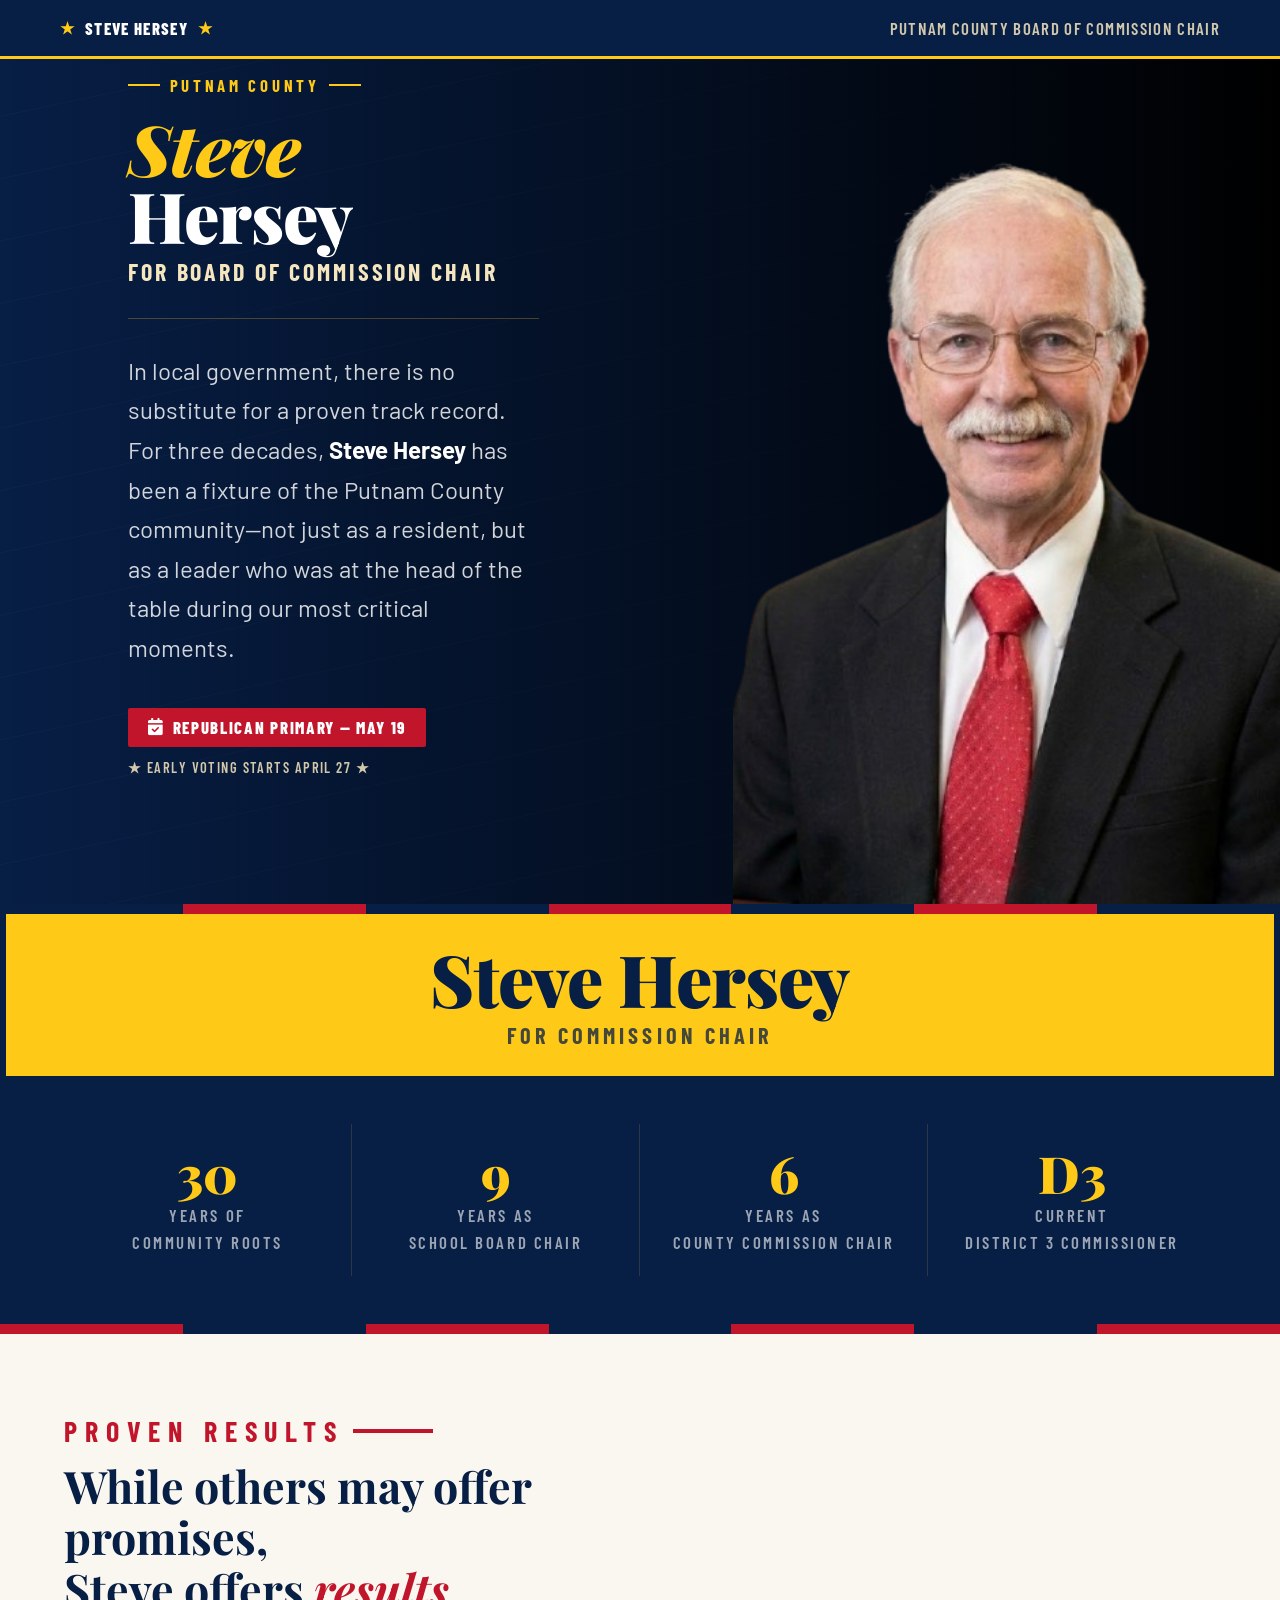
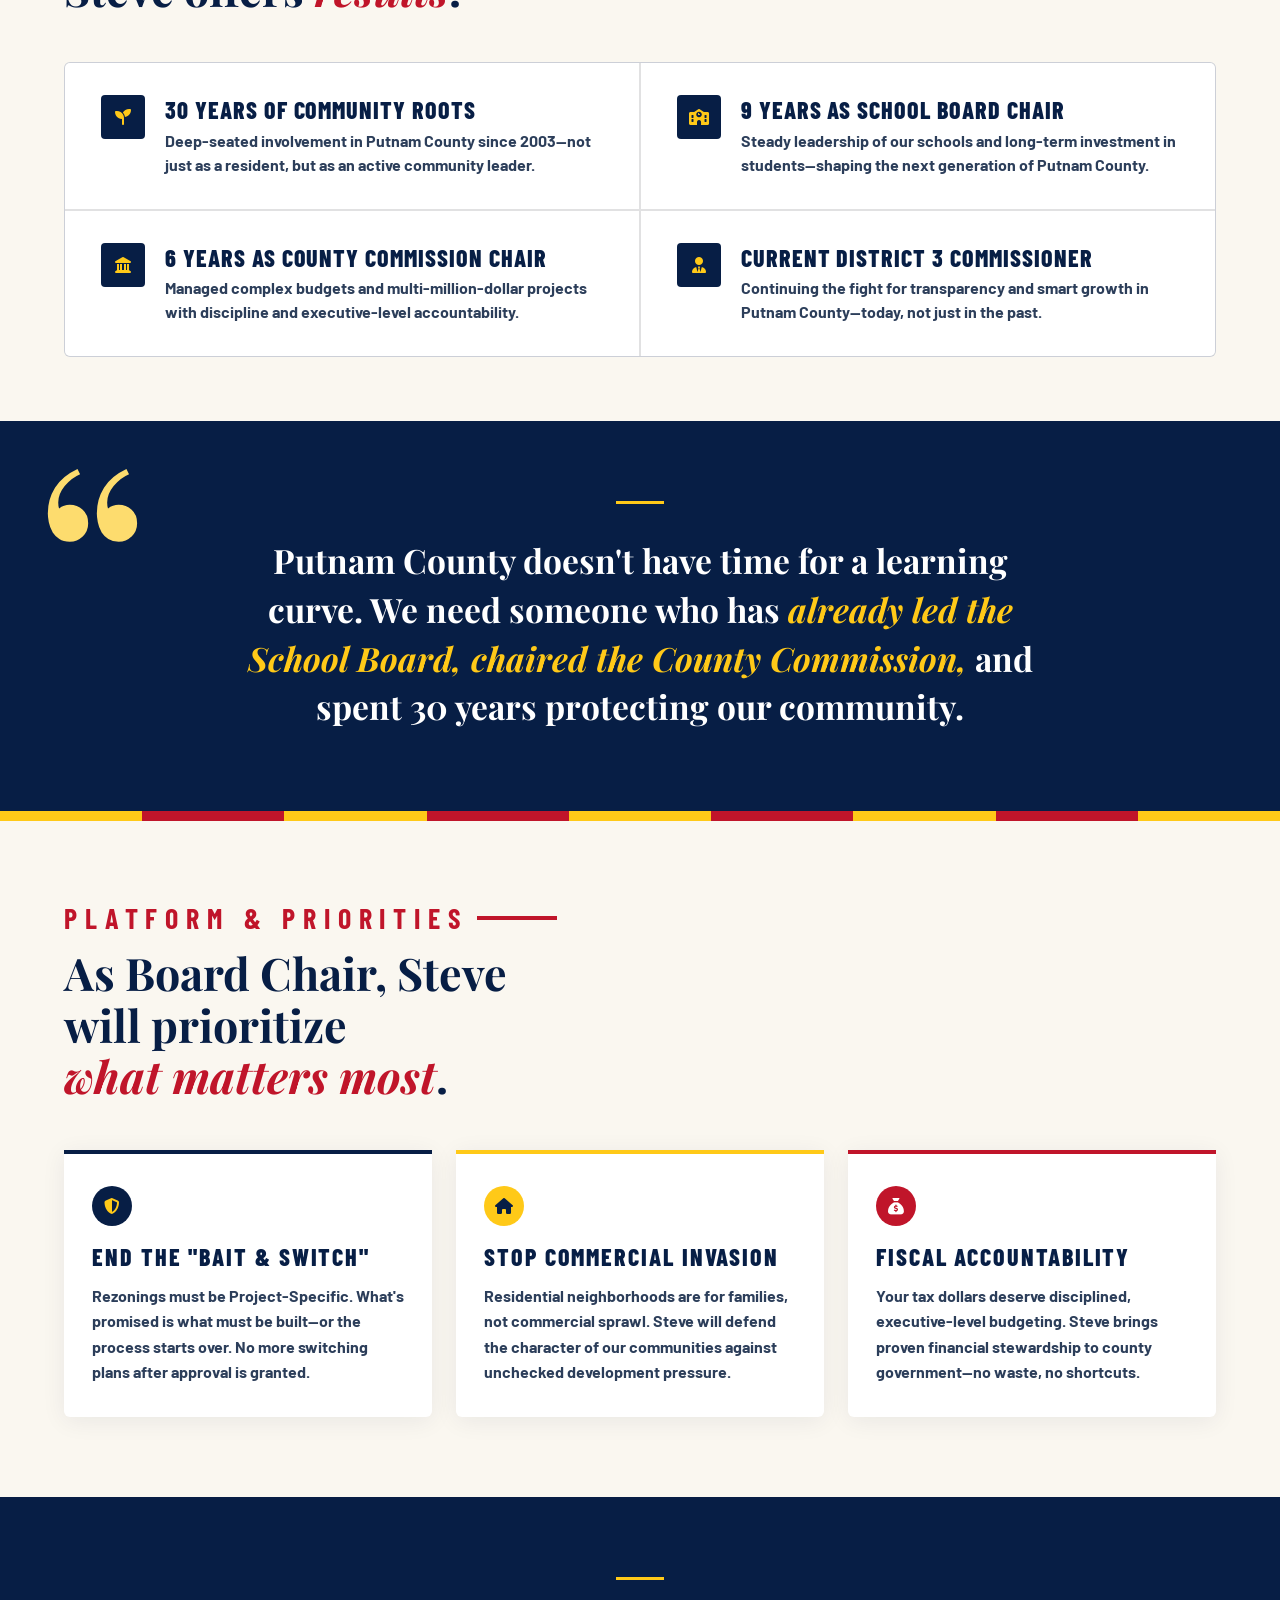
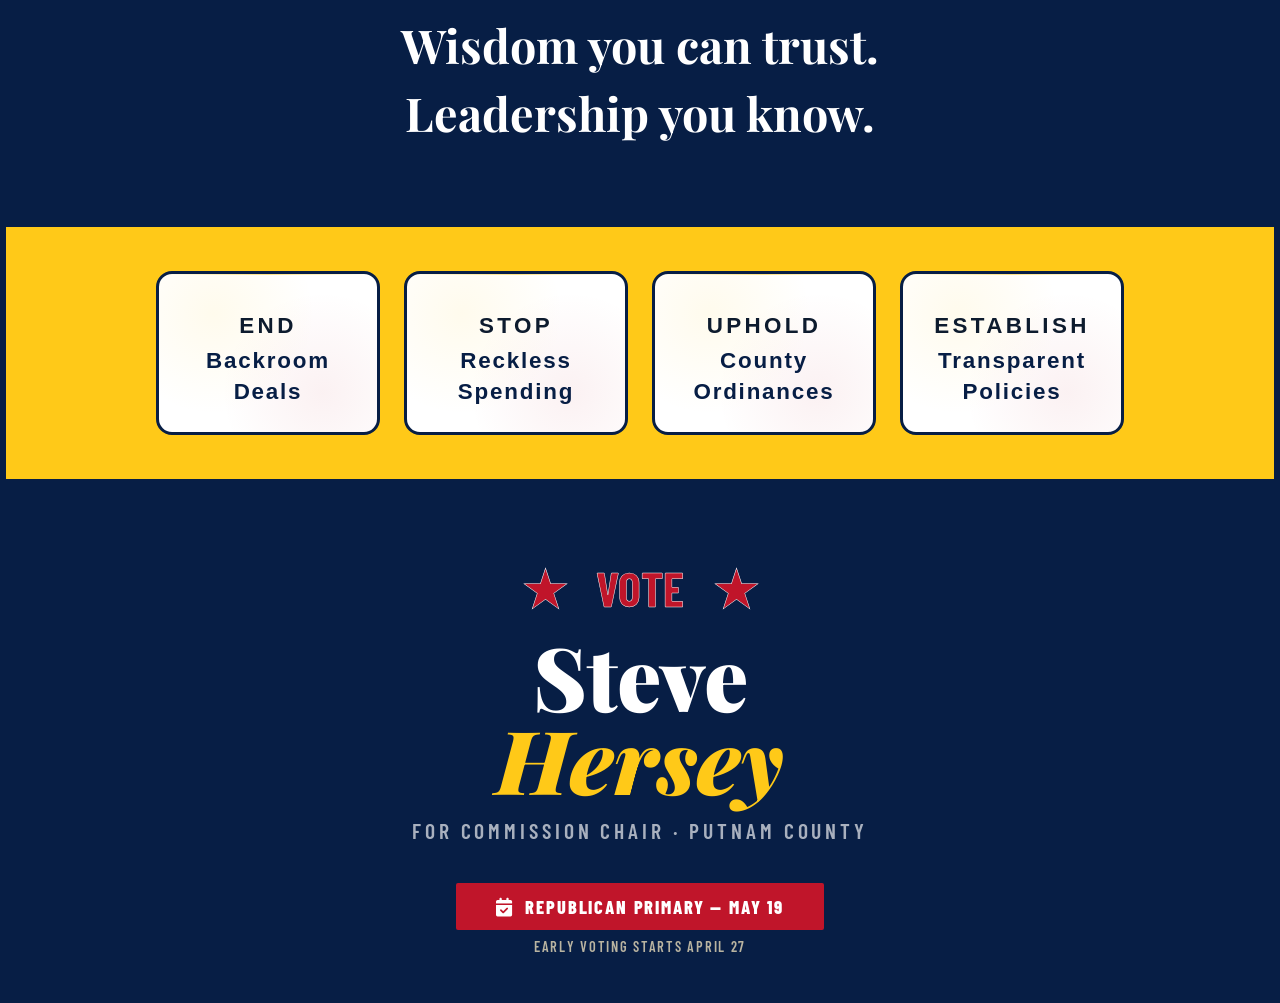
==== index.html @ 55645c64 "replaced chairman" ====
<!doctype html>
<html lang="en">
	<head>
		<meta charset="UTF-8" />
		<meta name="viewport" content="width=device-width, initial-scale=1.0" />
		<title>Steve Hersey for Commission Chair</title>
		<link rel="canonical" href="https://www.votestevehersey.com/" />
		<link rel="icon" type="image/png" href="images/yard-sign.ico" />
		<link
			href="https://fonts.googleapis.com/css2?family=Playfair+Display:ital,wght@0,700;0,900;1,700&family=Barlow+Condensed:wght@400;600;700;800&family=Barlow:wght@400;500;600&display=swap"
			rel="stylesheet"
		/>
		<link href="https://cdnjs.cloudflare.com/ajax/libs/font-awesome/6.5.0/css/all.min.css" rel="stylesheet" />
		<link href="css/style.css" rel="stylesheet" />
	</head>
	<body>
		<!-- ─── NAV ─────────────────────────────────────────── -->
		<nav class="v2-nav">
			<div class="v2-nav__inner">
				<div class="v2-nav__logo">
					<span class="v2-nav__star">★</span>
					Steve Hersey
					<span class="v2-nav__star">★</span>
				</div>
				<div class="v2-nav__tagline">Putnam County Board of Commission Chair</div>
			</div>
		</nav>

		<!-- ─── HERO ─────────────────────────────────────────── -->
		<header class="v2-hero">
			<div class="v2-hero__bg-stripes"></div>
			<div class="v2-hero__grid">
				<div class="v2-hero__content">
					<div class="v2-hero__eyebrow">Putnam County</div>
					<h1 class="v2-hero__name">
						<em>Steve</em>
						Hersey
					</h1>
					<p class="v2-hero__title">For Board of Commission Chair</p>

					<p class="v2-hero__body">
						In local government, there is no substitute for a proven track record. For three decades,
						<strong>Steve Hersey</strong> has been a fixture of the Putnam County community—not just as a resident, but as a
						leader who was at the head of the table during our most critical moments.
					</p>

					<div class="v2-hero__cta-block">
						<div class="v2-hero__primary-date">
							<i class="fa-solid fa-calendar-check"></i>
							Republican Primary — May 19
						</div>
						<span class="v2-hero__early-vote">★ Early Voting Starts April 27 ★</span>
					</div>
				</div>

				<div class="v2-hero__photo float-end">
					<img src="./images/hersey.png" alt="Steve Hersey" />
				</div>
			</div>
		</header>

		<!-- ─── COLOR STRIPE ─────────────────────────────────── -->
		<div class="v2-stripe" aria-hidden="true">
			<span class="s-navy"></span>
			<span class="s-red"></span>
			<span class="s-navy"></span>
			<span class="s-red"></span>
			<span class="s-navy"></span>
			<span class="s-red"></span>
			<span class="s-navy"></span>
		</div>

		<!-- ─── NAME BANNER ───────────────────────────────────── -->
		<section class="v2-banner">
			<div class="v2-banner__inner">
				<h2 class="v2-banner__name">Steve Hersey</h2>
				<span class="v2-banner__office">for Commission Chair</span>
			</div>
		</section>

		<!-- ─── STATS STRIP ───────────────────────────────────── -->
		<section class="v2-stats stars-bg">
			<div class="container">
				<div class="v2-stats__grid">
					<div class="v2-stat">
						<span class="v2-stat__number">30</span>
						<span class="v2-stat__label">Years of</span><span class="v2-stat__label">Community Roots</span>
					</div>
					<div class="v2-stat">
						<span class="v2-stat__number">9</span>
						<span class="v2-stat__label">Years as</span>
						<span class="v2-stat__label">School Board Chair</span>
					</div>
					<div class="v2-stat">
						<span class="v2-stat__number">6</span>
						<span class="v2-stat__label">Years as</span>
						<span class="v2-stat__label">County Commission Chair</span>
					</div>
					<div class="v2-stat">
						<span class="v2-stat__number">D3</span>
						<span class="v2-stat__label">Current</span>
						<span class="v2-stat__label">District 3 Commissioner</span>
					</div>
				</div>
			</div>
		</section>

		<!-- ─── COLOR STRIPE ─────────────────────────────────── -->
		<div class="v2-stripe" aria-hidden="true">
			<span class="s-red"></span>
			<span class="s-navy"></span>
			<span class="s-red"></span>
			<span class="s-navy"></span>
			<span class="s-red"></span>
			<span class="s-navy"></span>
			<span class="s-red"></span>
		</div>

		<!-- ─── TRACK RECORD ──────────────────────────────────── -->
		<section class="v2-track">
			<div class="container">
				<div class="v2-section-label">Proven Results</div>
				<h2 class="v2-section-heading">
					While others may offer promises,<br />
					Steve offers <em>results</em>.
				</h2>

				<div class="v2-track__list">
					<div class="v2-track__item">
						<div class="v2-track__icon">
							<i class="fa-solid fa-seedling"></i>
						</div>
						<div class="v2-track__text">
							<strong>30 Years of Community Roots</strong>
							<span
								>Deep-seated involvement in Putnam County since 2003—not just as a resident, but as an active community
								leader.</span
							>
						</div>
					</div>

					<div class="v2-track__item">
						<div class="v2-track__icon">
							<i class="fa-solid fa-school"></i>
						</div>
						<div class="v2-track__text">
							<strong>9 Years as School Board Chair</strong>
							<span
								>Steady leadership of our schools and long-term investment in students—shaping the next generation of Putnam
								County.</span
							>
						</div>
					</div>

					<div class="v2-track__item">
						<div class="v2-track__icon">
							<i class="fa-solid fa-landmark"></i>
						</div>
						<div class="v2-track__text">
							<strong>6 Years as County Commission Chair</strong>
							<span
								>Managed complex budgets and multi-million-dollar projects with discipline and executive-level
								accountability.</span
							>
						</div>
					</div>

					<div class="v2-track__item">
						<div class="v2-track__icon">
							<i class="fa-solid fa-user-tie"></i>
						</div>
						<div class="v2-track__text">
							<strong>Current District 3 Commissioner</strong>
							<span
								>Continuing the fight for transparency and smart growth in Putnam County—today, not just in the past.</span
							>
						</div>
					</div>
				</div>
			</div>
		</section>

		<!-- ─── PULLQUOTE BAND ────────────────────────────────── -->
		<section class="v2-pullquote">
			<div class="v2-pullquote__inner">
				<div class="v2-pullquote__rule"></div>
				<p class="v2-pullquote__text">
					Putnam County doesn't have time for a learning curve. We need someone who has
					<em>already led the School Board, chaired the County Commission,</em> and spent 30 years protecting our community.
				</p>
			</div>
		</section>

		<!-- ─── COLOR STRIPE ─────────────────────────────────── -->
		<div class="v2-stripe" aria-hidden="true">
			<span class="s-gold"></span>
			<span class="s-red"></span>
			<span class="s-gold"></span>
			<span class="s-red"></span>
			<span class="s-gold"></span>
			<span class="s-red"></span>
			<span class="s-gold"></span>
			<span class="s-red"></span>
			<span class="s-gold"></span>
		</div>

		<!-- ─── PRIORITIES ────────────────────────────────────── -->
		<section class="v2-priorities">
			<div class="container">
				<div class="v2-section-label">Platform &amp; Priorities</div>
				<h2 class="v2-section-heading">
					As Board Chair, Steve will prioritize<br />
					<em>what matters most</em>.
				</h2>

				<div class="v2-priorities__grid">
					<div class="v2-priority-card">
						<div class="v2-priority-card__icon">
							<i class="fa-solid fa-shield-halved"></i>
						</div>
						<h3 class="v2-priority-card__title">End the "Bait &amp; Switch"</h3>
						<p class="v2-priority-card__body">
							Rezonings must be <strong>Project-Specific.</strong> What's promised is what must be built—or the process starts
							over. No more switching plans after approval is granted.
						</p>
					</div>

					<div class="v2-priority-card">
						<div class="v2-priority-card__icon">
							<i class="fa-solid fa-house"></i>
						</div>
						<h3 class="v2-priority-card__title">Stop Commercial Invasion</h3>
						<p class="v2-priority-card__body">
							Residential neighborhoods are for families, not commercial sprawl. Steve will defend the character of our
							communities against unchecked development pressure.
						</p>
					</div>

					<div class="v2-priority-card">
						<div class="v2-priority-card__icon">
							<i class="fa-solid fa-sack-dollar"></i>
						</div>
						<h3 class="v2-priority-card__title">Fiscal Accountability</h3>
						<p class="v2-priority-card__body">
							Your tax dollars deserve disciplined, executive-level budgeting. Steve brings proven financial stewardship to
							county government—no waste, no shortcuts.
						</p>
					</div>
				</div>
			</div>
		</section>

		<section class="v2-pullquote hide-quote">
			<div class="v2-pullquote__inner">
				<div class="v2-pullquote__rule"></div>
				<p class="v2-pullquote__text" style="font-size: 35pt !important">
					Wisdom you can trust. <br />
					Leadership you know.
				</p>
			</div>
		</section>

		<section class="v2-banner">
			<div class="container">
				<div class="v2-poster-row__inner">
					<div class="v2-poster-card v2-poster-card--end">
						<span class="v2-poster-card__badge">END</span>
						<span class="v2-poster-card__text">Backroom</span>
						<span class="v2-poster-card__text">Deals</span>
					</div>

					<div class="v2-poster-card v2-poster-card--stop">
						<span class="v2-poster-card__badge">STOP</span>
						<span class="v2-poster-card__text">Reckless</span>
						<span class="v2-poster-card__text">Spending</span>
					</div>

					<div class="v2-poster-card v2-poster-card--uphold">
						<span class="v2-poster-card__badge">UPHOLD</span>
						<span class="v2-poster-card__text">County</span>
						<span class="v2-poster-card__text">Ordinances</span>
					</div>

					<div class="v2-poster-card v2-poster-card--establish">
						<span class="v2-poster-card__badge">ESTABLISH</span>
						<span class="v2-poster-card__text">Transparent</span>
						<span class="v2-poster-card__text">Policies</span>
					</div>
				</div>
			</div>
		</section>

		<!-- ─── FOOTER ────────────────────────────────────────── -->
		<footer class="v2-footer">
			<div class="v2-footer__inner">
				<div class="container">
					<div class="v2-footer__cta">
						<div class="v2-footer__vote-label">★ &nbsp; Vote &nbsp; ★</div>
						<h2 class="v2-footer__name">
							Steve<br />
							<em>Hersey</em>
						</h2>
						<p class="v2-footer__office">For Commission Chair · Putnam County</p>
						<div class="v2-footer__dates">
							<span class="v2-footer__primary">
								<i class="fa-solid fa-calendar-check"></i>&nbsp; Republican Primary — May 19
							</span>
							<span class="v2-footer__early">Early Voting Starts April 27</span>
						</div>
					</div>
				</div>
			</div>
		</footer>
	</body>
</html>
---- css/style.css ----
@import url("https://fonts.googleapis.com/css2?family=Playfair+Display:ital,wght@0,700;0,900;1,700&family=Barlow+Condensed:wght@400;600;700;800&family=Barlow:wght@400;500;600&display=swap");

/* ─── TOKENS ─────────────────────────────────────────── */
:root {
	--navy: #071e45;
	--navy-mid: #0d2f6b;
	--navy-light: #163a80;
	--gold: #ffc918;
	--gold-bright: #ffc918;
	--gold-pale: #f5e6c0;
	--red: #c0152a;
	--red-dark: #8b0e1e;
	--cream: #faf7f0;
	--white: #ffffff;
	--text-dark: #0d1b2e;
	--text-mid: #2c3e5a;
}

/* ─── RESET / BASE ───────────────────────────────────── */
*,
*::before,
*::after {
	box-sizing: border-box;
	margin: 0;
	padding: 0;
}
html {
	scroll-behavior: smooth;
	font-size: 16px;
}

body {
	font-family: "Barlow", sans-serif;
	background: var(--cream);
	color: var(--text-dark);
	overflow-x: hidden;
}

header {
	margin-bottom: 0.5rem;
}

img {
	max-width: 100%;
	display: block;
}
a {
	text-decoration: none;
	color: inherit;
}

/* ─── UTILITY ────────────────────────────────────────── */
.container {
	width: 90%;
	max-width: 1200px;
	margin: 0 auto;
}

/* ─── NAV ────────────────────────────────────────────── */
.v2-nav {
	position: sticky;
	top: 0;
	z-index: 1000;
	background: var(--navy);
	border-bottom: 3px solid var(--gold);
}

.v2-nav__inner {
	display: flex;
	align-items: center;
	justify-content: space-between;
	height: 3.5rem;
	padding: 0 1.25rem;
	max-width: 1200px;
	margin: 0 auto;
}

.v2-nav__logo {
	font-family: "Barlow Condensed", sans-serif;
	font-weight: 800;
	font-size: 1.05rem;
	letter-spacing: 0.08em;
	text-transform: uppercase;
	color: var(--white);
	display: flex;
	align-items: center;
	gap: 0.6rem;
}

.v2-nav__star {
	color: var(--gold-bright);
	font-size: 1rem;
}

.v2-nav__tagline {
	font-family: "Barlow Condensed", sans-serif;
	font-size: 1.05rem;
	font-weight: 600;
	letter-spacing: 0.08em;
	text-transform: uppercase;
	color: var(--gold-pale);
	opacity: 0.85;
}

/* ─── HERO ───────────────────────────────────────────── */
.v2-hero {
	background: var(--navy);
	position: relative;
	overflow: hidden;
	max-height: 130vh;
	display: flex;
	align-items: stretch;
	margin-bottom: 0;
}

.v2-hero__bg-stripes {
	position: absolute;
	inset: 0;
	background: repeating-linear-gradient(
		-12deg,
		transparent,
		transparent 60px,
		rgba(255, 255, 255, 0.02) 60px,
		rgba(255, 255, 255, 0.02) 61px
	);
	pointer-events: none;
}

.v2-hero__grid {
	display: grid;
	grid-template-columns: 1fr 1.15fr;
	width: 100%;
	position: relative;
	z-index: 1;
	background: linear-gradient(to right, var(--navy) 0%, transparent 0%, #000 100%);
}

/* Left column - navy content */
.v2-hero__content {
	padding: 1rem 3.5rem 8rem 8rem;
	display: flex;
	flex-direction: column;
	justify-content: center;
	position: relative;
}

.v2-hero__eyebrow {
	font-family: "Barlow Condensed", sans-serif;
	font-size: 1.05rem;
	font-weight: 700;
	letter-spacing: 0.22em;
	text-transform: uppercase;
	color: var(--gold-bright);
	margin-bottom: 1.25rem;
	display: flex;
	align-items: center;
	gap: 0.6rem;
}

.v2-hero__eyebrow::before,
.v2-hero__eyebrow::after {
	content: "";
	display: block;
	width: 2rem;
	height: 2px;
	background: var(--gold);
}

.v2-hero__name {
	font-family: "Playfair Display", serif;
	font-weight: 900;
	font-size: clamp(3rem, 5.5vw, 5.5rem);
	line-height: 0.95;
	color: var(--white);
	letter-spacing: -0.01em;
	margin-bottom: 0.5rem;
}

.v2-hero__name em {
	color: var(--gold-bright);
	font-style: italic;
}

.v2-hero__title {
	font-family: "Barlow Condensed", sans-serif;
	font-weight: 700;
	font-size: clamp(1rem, 2vw, 1.5rem);
	letter-spacing: 0.12em;
	text-transform: uppercase;
	color: var(--gold-pale);
	margin-bottom: 2rem;
	padding-bottom: 2rem;
	border-bottom: 1px solid rgba(201, 151, 58, 0.35);
}

.v2-hero__body {
	font-size: 1.5rem;
	line-height: 1.65;
	color: rgba(255, 255, 255, 0.82);
	max-width: 480px;
}

.v2-hero__body strong {
	color: var(--white);
}

.v2-hero__cta-block {
	margin-top: 2.5rem;
	display: flex;
	flex-direction: column;
	gap: 0.75rem;
}

.v2-hero__primary-date {
	font-family: "Barlow Condensed", sans-serif;
	font-weight: 800;
	font-size: 1.05rem;
	letter-spacing: 0.1em;
	text-transform: uppercase;
	color: var(--white);
	background: var(--red);
	display: inline-flex;
	align-items: center;
	gap: 0.5rem;
	padding: 0.6rem 1.25rem;
	border-radius: 2px;
	width: fit-content;
}

.v2-hero__early-vote {
	font-family: "Barlow Condensed", sans-serif;
	font-size: 0.9rem;
	font-weight: 600;
	letter-spacing: 0.1em;
	text-transform: uppercase;
	color: var(--gold-pale);
	opacity: 0.85;
}

/* Right column - photo */
.v2-hero__photo {
	position: relative;
	justify-self: end;
	padding-top: 0;
}

.v2-hero__photo::before {
	content: "";
	position: absolute;
	inset: 0;
	z-index: 1;
}

.v2-hero__photo img {
	width: auto;
	min-height: 120vh;
	max-height: 120vh;
	object-fit: contain;
	object-position: center top;
}

/* Gold bar accent on photo */
.v2-hero__photo-bar {
	position: absolute;
	bottom: 120px;
	left: 0;
	right: 0;
	height: 4px;
	background: linear-gradient(90deg, transparent, var(--gold), var(--gold-bright), transparent);
	z-index: 3;
}

/* ─── STRIPE BAR ─────────────────────────────────────── */
.v2-stripe {
	display: flex;
	height: 10px;
}

.v2-stripe span {
	flex: 1;
}

.v2-stripe .s-navy {
	background: var(--navy);
}
.v2-stripe .s-gold {
	background: var(--gold);
}
.v2-stripe .s-red {
	background: var(--red);
}
.v2-stripe .s-white {
	background: var(--white);
}

/* ─── NAME BANNER ────────────────────────────────────── */
.v2-banner {
	background: var(--gold);
	padding: 1.75rem 0;
	overflow: hidden;
	position: relative;
}

.v2-banner::before,
.v2-banner::after {
	content: "";
	position: absolute;
	top: 0;
	bottom: 0;
	width: 6px;
	background: var(--navy);
}
.v2-banner::before {
	left: 0;
}
.v2-banner::after {
	right: 0;
}

.v2-banner__inner {
	display: flex;
	justify-content: center;
	flex-wrap: wrap;
	gap: 0.5rem 1.5rem;
	text-align: center;
	padding: 0 2rem;
	flex-direction: column;
	align-items: center;
}

.v2-banner__name {
	font-family: "Playfair Display", serif;
	font-weight: 900;
	font-size: clamp(2rem, 6vw, 4.5rem);
	color: var(--navy);
	line-height: 1;
	letter-spacing: -0.01em;
}

.v2-banner__office {
	font-family: "Barlow Condensed", sans-serif;
	font-weight: 700;
	font-size: clamp(0.9rem, 2.5vw, 1.4rem);
	letter-spacing: 0.18em;
	text-transform: uppercase;
	color: var(--navy);
	opacity: 0.75;
	align-self: center;
}

/* ─── STATS STRIP ────────────────────────────────────── */
.v2-stats {
	background: var(--navy);
	padding: 3rem 0;
}

.v2-stats__grid {
	display: grid;
	grid-template-columns: repeat(4, 1fr);
	gap: 0;
}

.v2-stat {
	padding: 1.5rem 2rem;
	text-align: center;
	border-right: 1px solid rgba(201, 151, 58, 0.2);
	position: relative;
}

.v2-stat:last-child {
	border-right: none;
}

.v2-stat__number {
	font-family: "Playfair Display", serif;
	font-weight: 900;
	font-size: clamp(2.5rem, 4vw, 3.75rem);
	color: var(--gold-bright);
	line-height: 1;
	display: block;
}

.v2-stat__label {
	font-family: "Barlow Condensed", sans-serif;
	font-weight: 600;
	font-size: 1.05rem;
	letter-spacing: 0.15em;
	text-transform: uppercase;
	color: rgba(255, 255, 255, 0.6);
	margin-top: 0.4rem;
	display: block;
}

/* ─── TRACK RECORD SECTION ───────────────────────────── */
.v2-track {
	background: var(--cream);
	padding: 5rem 0 4rem;
}

.v2-section-label {
	font-family: "Barlow Condensed", sans-serif;
	font-weight: 700;
	font-size: 1.75rem;
	letter-spacing: 0.28em;
	text-transform: uppercase;
	color: var(--red);
	margin-bottom: 0.75rem;
	display: flex;
	align-items: center;
	gap: 0.6rem;
}

.v2-section-label::after {
	content: "";
	flex: 1;
	height: 4px;
	background: var(--red);
	max-width: 80px;
}

.v2-section-heading {
	font-family: "Playfair Display", serif;
	font-weight: 700;
	font-size: clamp(1.8rem, 3.5vw, 3rem);
	color: var(--navy);
	line-height: 1.15;
	margin-bottom: 3rem;
	max-width: 500px;
}

.v2-section-heading em {
	color: var(--red);
	font-style: italic;
}

.v2-track__list {
	display: grid;
	grid-template-columns: repeat(2, 1fr);
	gap: 1.5px;
	background: rgba(11, 47, 107, 0.1);
	border: 1.5px solid rgba(11, 47, 107, 0.1);
	border-radius: 6px;
	overflow: hidden;
}

.v2-track__item {
	background: var(--white);
	padding: 2rem 2.25rem;
	display: flex;
	gap: 1.25rem;
	align-items: flex-start;
	transition: background 0.2s ease;
}

.v2-track__item:hover {
	background: #f0f4ff;
}

.v2-track__icon {
	flex-shrink: 0;
	width: 2.75rem;
	height: 2.75rem;
	background: var(--navy);
	border-radius: 4px;
	display: flex;
	align-items: center;
	justify-content: center;
	color: var(--gold-bright);
	font-size: 1rem;
}

.v2-track__text strong {
	display: block;
	font-family: "Barlow Condensed", sans-serif;
	font-weight: 800;
	font-size: 1.5rem;
	letter-spacing: 0.04em;
	text-transform: uppercase;
	color: var(--navy);
	margin-bottom: 0.3rem;
}

.v2-track__text span {
	font-size: 1rem;
	line-height: 1.5;
	font-weight: bold;
	color: var(--text-mid);
}

/* ─── PULLQUOTE BAND ─────────────────────────────────── */
.v2-pullquote {
	background: var(--navy);
	position: relative;
	overflow: hidden;
	padding: 5rem 0;
}

.v2-pullquote:not(.hide-quote)::before {
	content: "\201C";
	position: absolute;
	top: -0.5rem;
	left: 2rem;
	font-family: "Playfair Display", serif;
	font-size: 18rem;
	line-height: 1;
	color: #fddc6e;
	pointer-events: none;
	user-select: none;
}

.v2-pullquote__inner {
	max-width: 860px;
	margin: 0 auto;
	padding: 0 2rem;
	text-align: center;
	position: relative;
	z-index: 1;
}

.v2-pullquote__rule {
	width: 3rem;
	height: 3px;
	background: var(--gold);
	margin: 0 auto 2rem;
}

.v2-pullquote__text {
	font-family: "Playfair Display", serif;
	font-weight: 700;
	font-size: clamp(1.25rem, 2.8vw, 2.1rem);
	line-height: 1.45;
	color: var(--white);
}

.v2-pullquote__text em {
	color: var(--gold-bright);
	font-style: italic;
}

/* ─── PRIORITIES SECTION ─────────────────────────────── */
.v2-priorities {
	background: var(--cream);
	padding: 5rem 0;
}

.v2-priorities__grid {
	display: grid;
	grid-template-columns: repeat(3, 1fr);
	gap: 1.5rem;
}

.v2-priority-card {
	background: var(--white);
	border-top: 4px solid var(--navy);
	padding: 2rem 1.75rem;
	border-radius: 0 0 6px 6px;
	box-shadow: 0 4px 24px rgba(7, 30, 69, 0.07);
	transition:
		transform 0.2s ease,
		box-shadow 0.2s ease;
}

.v2-priority-card:hover {
	transform: translateY(-4px);
	box-shadow: 0 12px 40px rgba(7, 30, 69, 0.13);
}

.v2-priority-card:nth-child(2) {
	border-top-color: var(--gold);
}

.v2-priority-card:nth-child(3) {
	border-top-color: var(--red);
}

.v2-priority-card__icon {
	width: 2.5rem;
	height: 2.5rem;
	border-radius: 50%;
	display: flex;
	align-items: center;
	justify-content: center;
	font-size: 1rem;
	margin-bottom: 1rem;
	background: var(--navy);
	color: var(--gold-bright);
}

.v2-priority-card:nth-child(2) .v2-priority-card__icon {
	background: var(--gold);
	color: var(--navy);
}

.v2-priority-card:nth-child(3) .v2-priority-card__icon {
	background: var(--red);
	color: var(--white);
}

.v2-priority-card__title {
	font-family: "Barlow Condensed", sans-serif;
	font-weight: 800;
	font-size: 1.5rem;
	letter-spacing: 0.08em;
	text-transform: uppercase;
	color: var(--navy);
	margin-bottom: 0.75rem;
}

.v2-priority-card__body {
	font-size: 1rem;
	line-height: 1.6;
	font-weight: bold;
	color: var(--text-mid);
}

/* ─── FOOTER ─────────────────────────────────────────── */
.v2-footer {
	background: var(--navy);
	position: relative;
	overflow: hidden;
}

.v2-footer__inner {
	position: relative;
	z-index: 1;
	padding: 5rem 0 3rem;
}

.v2-footer__cta {
	text-align: center;
	max-width: 700px;
	margin: 0 auto;
}

.v2-footer__vote-label {
	font-family: "Barlow Condensed", sans-serif;
	font-weight: 700;
	font-size: 3rem;
	text-transform: uppercase;
	color: var(--red);
	-webkit-text-stroke: 0.5px white;
	margin-bottom: 1rem;
}

.v2-footer__name {
	font-family: "Playfair Display", serif;
	font-weight: 900;
	font-size: clamp(2.5rem, 7vw, 5.5rem);
	line-height: 0.95;
	color: var(--white);
	margin-bottom: 1rem;
}

.v2-footer__name em {
	display: block;
	color: var(--gold-bright);
	font-style: italic;
}

.v2-footer__office {
	font-family: "Barlow Condensed", sans-serif;
	font-weight: 600;
	font-size: clamp(1rem, 2.5vw, 1.35rem);
	letter-spacing: 0.18em;
	text-transform: uppercase;
	color: rgba(255, 255, 255, 0.65);
	margin-bottom: 2.5rem;
}

.v2-footer__dates {
	display: flex;
	flex-direction: column;
	align-items: center;
	gap: 0.5rem;
}

.v2-footer__primary {
	background: var(--red);
	color: var(--white);
	font-family: "Barlow Condensed", sans-serif;
	font-weight: 800;
	font-size: 1.15rem;
	letter-spacing: 0.1em;
	text-transform: uppercase;
	padding: 0.8rem 2.5rem;
	border-radius: 2px;
	display: inline-block;
}

.v2-footer__early {
	font-family: "Barlow Condensed", sans-serif;
	font-weight: 600;
	font-size: 0.9rem;
	letter-spacing: 0.12em;
	text-transform: uppercase;
	color: var(--gold-pale);
	opacity: 0.75;
}

.v2-footer__disclaimer {
	font-size: 0.75rem;
	color: rgba(255, 255, 255, 0.35);
	letter-spacing: 0.04em;
	font-family: "Barlow Condensed", sans-serif;
	font-weight: 600;
	text-transform: uppercase;
}

.content-card-square {
	border: 0.35rem solid var(--section-border-color) !important;
	border-radius: 1rem;
	background: #fff;
	width: 12rem;
	height: 12rem;
	margin-left: auto;
	margin-right: auto;
}

.content-card {
	background: #fff;
	border-radius: 1rem;
	border: 2px solid rgba(11, 47, 107, 0.12);
}

/* ─── POSTER ROW ─────────────────────────────────────── */
.v2-poster-row {
	padding: 4rem 0;
	background: linear-gradient(135deg, rgba(7, 30, 69, 0.03) 0%, transparent 50%);
}

.v2-poster-row__inner {
	display: flex;
	flex-wrap: nowrap;
	gap: 1.5rem;
	justify-content: center;
	align-items: stretch;
	padding: 1rem 0;
}

.v2-poster-row__inner::-webkit-scrollbar {
	display: none;
}

.v2-poster-card {
	flex: 0 0 14rem;
	background: var(--white);
	border: 3px solid var(--navy);
	border-radius: 1rem;
	position: relative;
	display: flex;
	flex-direction: column;
	justify-content: center;
	align-items: center;
	text-align: center;
	padding: 2rem 1rem 1.5rem;
	transition: all 0.3s cubic-bezier(0.25, 0.46, 0.45, 0.94);
	overflow: hidden;
	font-family: "Barlow Condensed", sans-serif;
}

.v2-poster-card::before {
	content: "";
	position: absolute;
	top: 0;
	left: 0;
	right: 0;
	height: 1px;
	background: linear-gradient(90deg, transparent, var(--gold), transparent);
	opacity: 0.5;
}

.v2-poster-card::after {
	content: "";
	position: absolute;
	inset: 0;
	background-image:
		radial-gradient(circle at 25% 25%, rgba(255, 201, 24, 0.08) 0%, transparent 50%),
		radial-gradient(circle at 75% 75%, rgba(192, 21, 42, 0.06) 0%, transparent 50%);
	pointer-events: none;
}

.v2-poster-card:hover {
	transform: translateY(-12px) scale(1.02);
	border: 3px solid var(--navy);
}

/* RIBBONS */
.v2-poster-card__ribbon {
	position: absolute;
	top: -1.5rem;
	left: 50%;
	transform: translateX(-50%) rotate(-3deg);
	width: 8rem;
	height: 2.5rem;
	border-radius: 0 0 1rem 1rem;
	z-index: 2;
	box-shadow: 0 4px 12px rgba(0, 0, 0, 0.15);
}

.v2-poster-card__ribbon--red {
	background: linear-gradient(135deg, var(--red) 0%, var(--red-dark) 100%);
}

.v2-poster-card__ribbon--navy {
	background: linear-gradient(135deg, var(--navy) 0%, var(--navy-mid) 100%);
}

.v2-poster-card__ribbon--gold {
	background: linear-gradient(135deg, var(--gold) 0%, var(--gold-bright) 100%);
}

/* ICONS */
.v2-poster-card__icon {
	font-size: 2.75rem;
	margin-bottom: 1rem;
	color: var(--red);
	filter: drop-shadow(0 2px 4px rgba(192, 21, 42, 0.3));
	z-index: 1;
	position: relative;
}

/* BADGES */
.v2-poster-card__badge {
	font-weight: 900;
	font-size: 1.4rem;
	letter-spacing: 0.15em;
	text-transform: uppercase;
	padding: 0.4rem 1rem;
	border-radius: 0.5rem;
	position: relative;
	z-index: 1;
	font-family: Arial, Helvetica, sans-serif;
}

/* TEXT */
.v2-poster-card__text {
	font-weight: 600;
	font-size: 1.4rem;
	letter-spacing: 0.08em;
	color: var(--navy);
	line-height: 1.25;
	margin: 0.1rem 0;
	position: relative;
	z-index: 1;
	font-family: Arial, Helvetica, sans-serif;
}

/* RESPONSIVE */
@media (max-width: 900px) {
	.v2-poster-row__inner {
		gap: 1rem;
	}

	.v2-poster-card {
		flex: 0 0 13rem;
		height: 15rem;
		padding: 1.75rem 0.75rem 1.25rem;
	}

	.v2-poster-card__badge {
		font-size: 1.4rem;
	}

	.v2-poster-card__text {
		font-size: 1.4rem;
	}
}

@media (max-width: 640px) {
	.v2-poster-row__inner {
		flex-wrap: wrap;
		justify-content: center;
	}

	.v2-poster-card {
		flex: 0 1 calc(50% - 0.75rem);
		max-width: 13rem;
		height: 14rem;
	}
}

/* ─── RESPONSIVE ─────────────────────────────────────── */
@media (min-width: 901px) {
	.v2-hero__photo {
		position: relative;
		background: transparent;
		justify-self: end;
	}

	.v2-pullquote::before {
		color: #f7e09470;
	}

	.v2-hero__grid {
		height: 100%;
	}

	.v2-hero__photo {
		display: flex;
		align-items: flex-end;
		height: 100%;
	}

	.v2-hero__photo img {
		height: 100%;
		min-height: 0;
		max-height: none;
		object-fit: contain;
		object-position: bottom;
	}
}

@media (max-width: 900px) {
	.v2-hero {
		overflow: visible;
		max-height: none;
		height: auto;
	}

	.v2-hero__grid {
		grid-template-columns: 1fr;
		grid-template-rows: auto auto;
		height: auto;
		grid-gap: 0;
	}

	.v2-hero__photo {
		order: -1;
		min-height: auto;
		max-height: none;
		max-width: 100vw;
		justify-self: stretch;
		margin-bottom: -50vh;
	}

	.v2-hero__photo img {
		width: 100%;
		height: auto;
		object-fit: contain;
		object-position: center top;
		background: none;
	}

	.v2-hero__photo::before {
		background: transparent;
	}

	.v2-hero::after {
		height: 40px;
	}

	.v2-hero__content {
		order: 1;
		padding: 1.5rem 1.25rem 3rem;
	}

	.v2-hero__body {
		font-size: 0.97rem;
		max-width: none;
	}

	.v2-stats__grid {
		grid-template-columns: repeat(2, 1fr);
	}

	.v2-stat:nth-child(2) {
		border-right: none;
	}

	.v2-stat:nth-child(3),
	.v2-stat:nth-child(4) {
		border-top: 1px solid rgba(201, 151, 58, 0.2);
	}

	.v2-stat {
		padding: 1.25rem 1rem;
	}

	.v2-track__list {
		grid-template-columns: 1fr;
	}

	.v2-track__item {
		padding: 1.5rem 1.25rem;
	}

	.v2-pullquote {
		padding: 3.5rem 0;
	}

	.v2-priorities__grid {
		grid-template-columns: 1fr;
		max-width: 500px;
		margin: 0 auto;
	}

	.v2-priorities {
		padding: 3.5rem 0;
	}

	.v2-footer__inner {
		padding: 3.5rem 0 2rem;
	}

	.v2-banner__inner {
		flex-direction: column;
		gap: 0.25rem;
	}

	.v2-pullquote::before {
		color: #fddc6e;
		opacity: 15%;
		margin-top: -12%;
		margin-left: -10%;
	}
}

@media (max-width: 640px) {
	.v2-nav__tagline {
		display: none;
	}

	.v2-hero__content {
		padding: 2.5rem 1.25rem 4rem;
	}

	.v2-hero__body {
		font-size: 0.97rem;
	}

	.v2-stats__grid {
		grid-template-columns: repeat(2, 1fr);
	}

	.v2-stat {
		padding: 1.25rem 1rem;
	}

	.v2-track {
		padding: 3.5rem 0 2.5rem;
	}

	.v2-track__item {
		padding: 1.5rem 1.25rem;
	}

	.v2-pullquote {
		padding: 3.5rem 0;
	}

	.v2-priorities {
		padding: 3.5rem 0;
	}

	.v2-footer__inner {
		padding: 3.5rem 0 2rem;
	}

	.v2-banner__inner {
		flex-direction: column;
		gap: 0.25rem;
	}
}
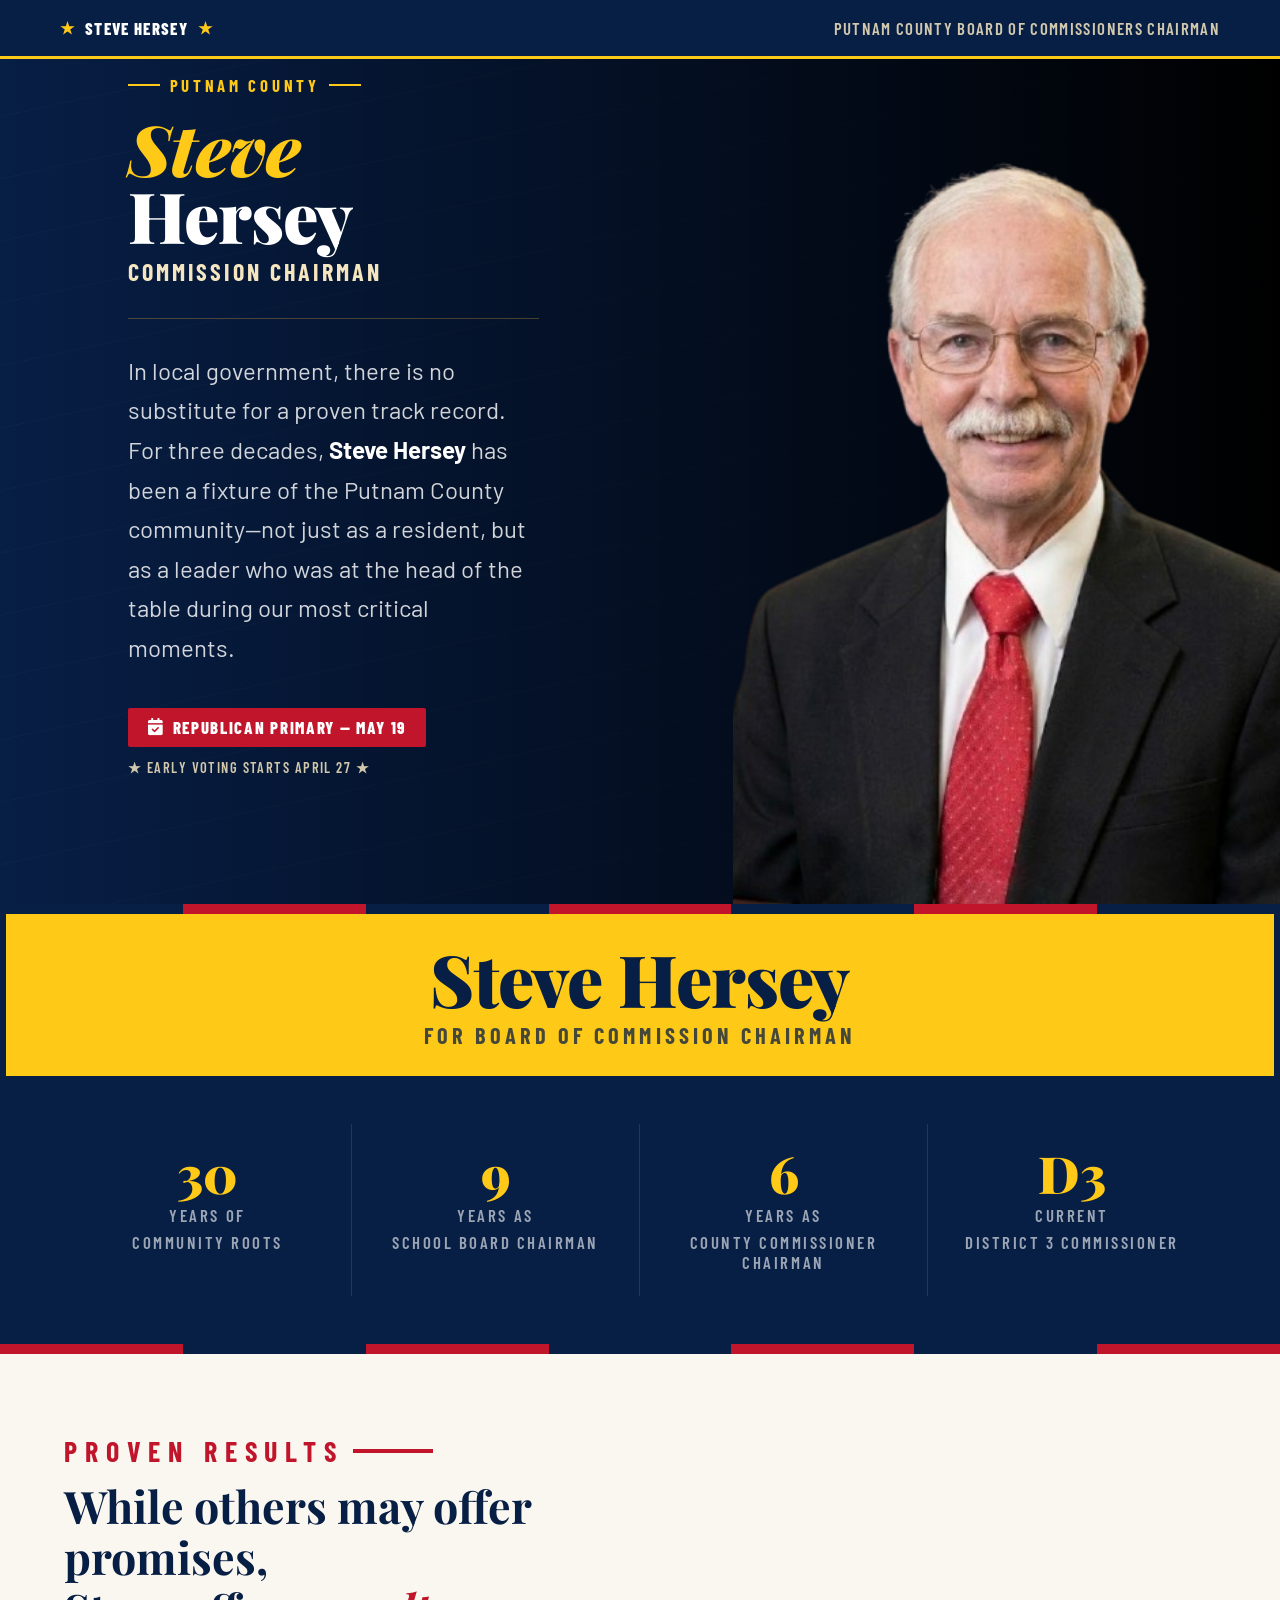
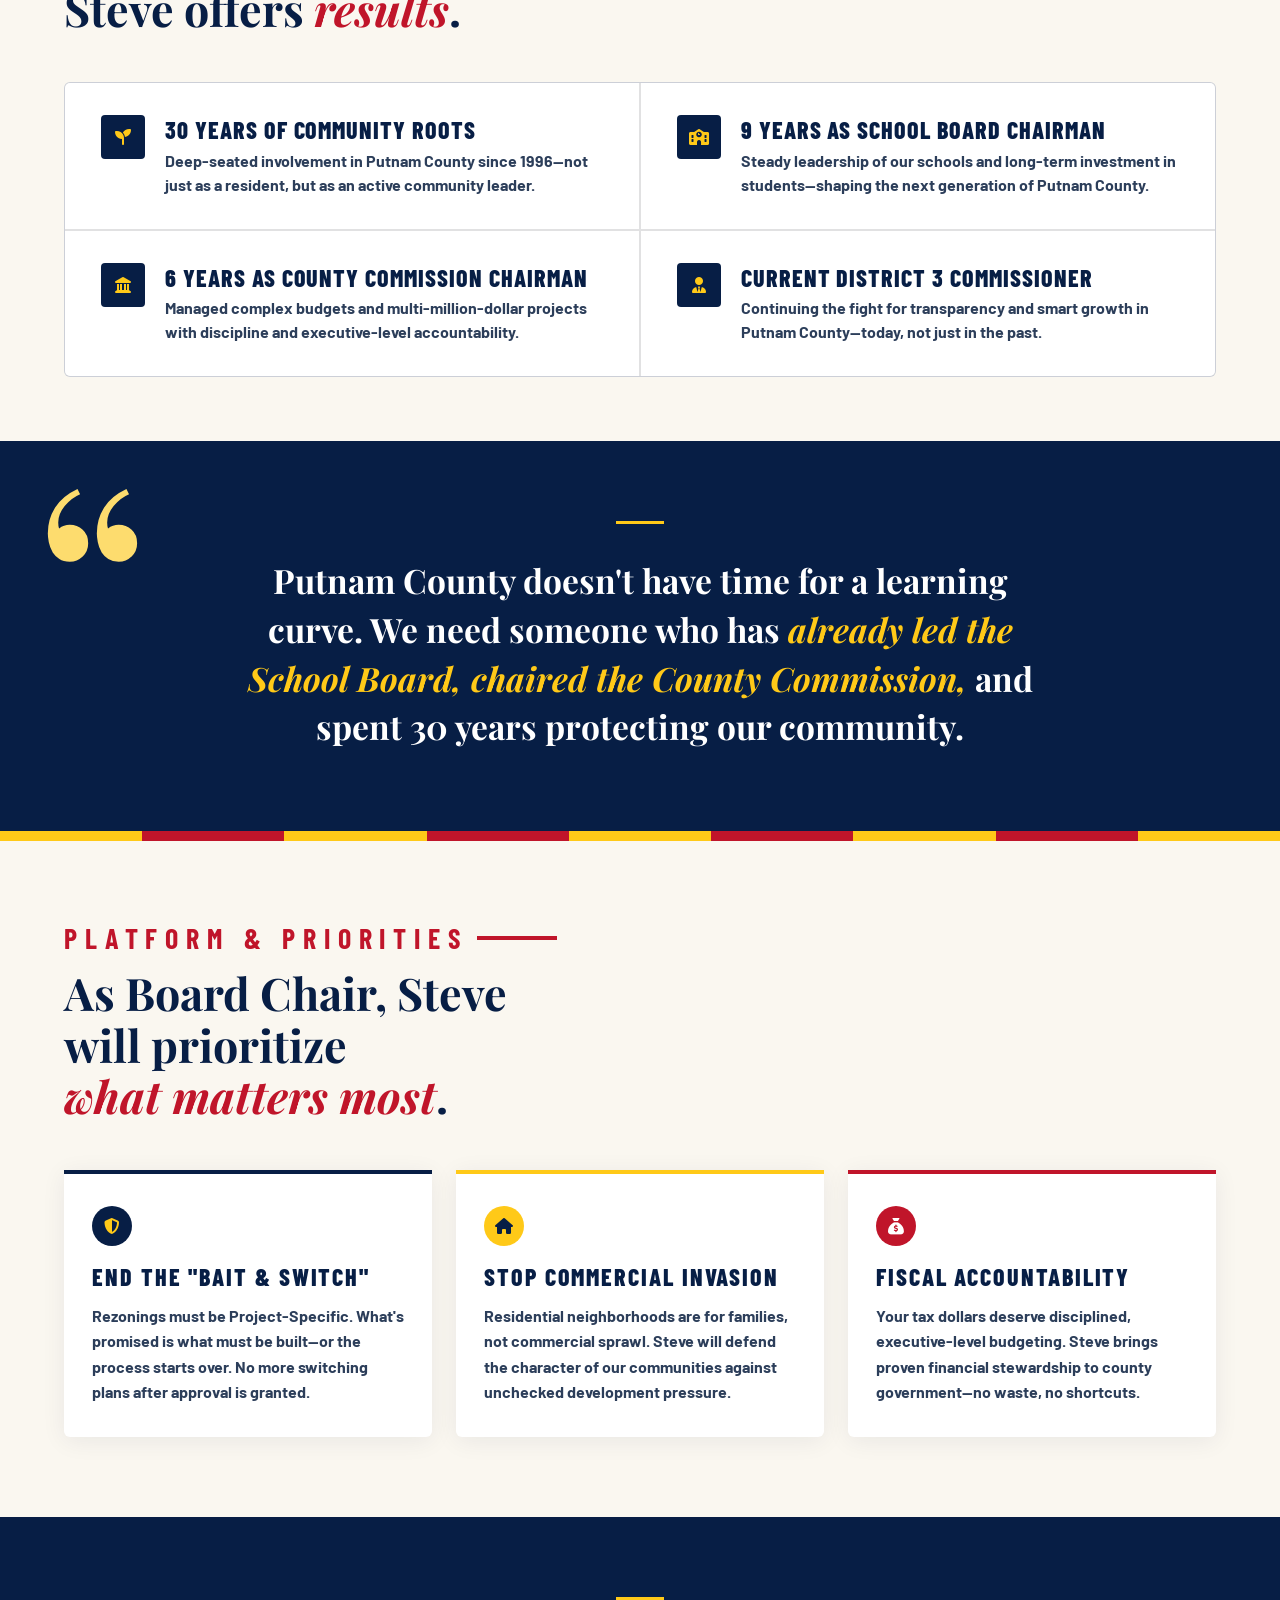
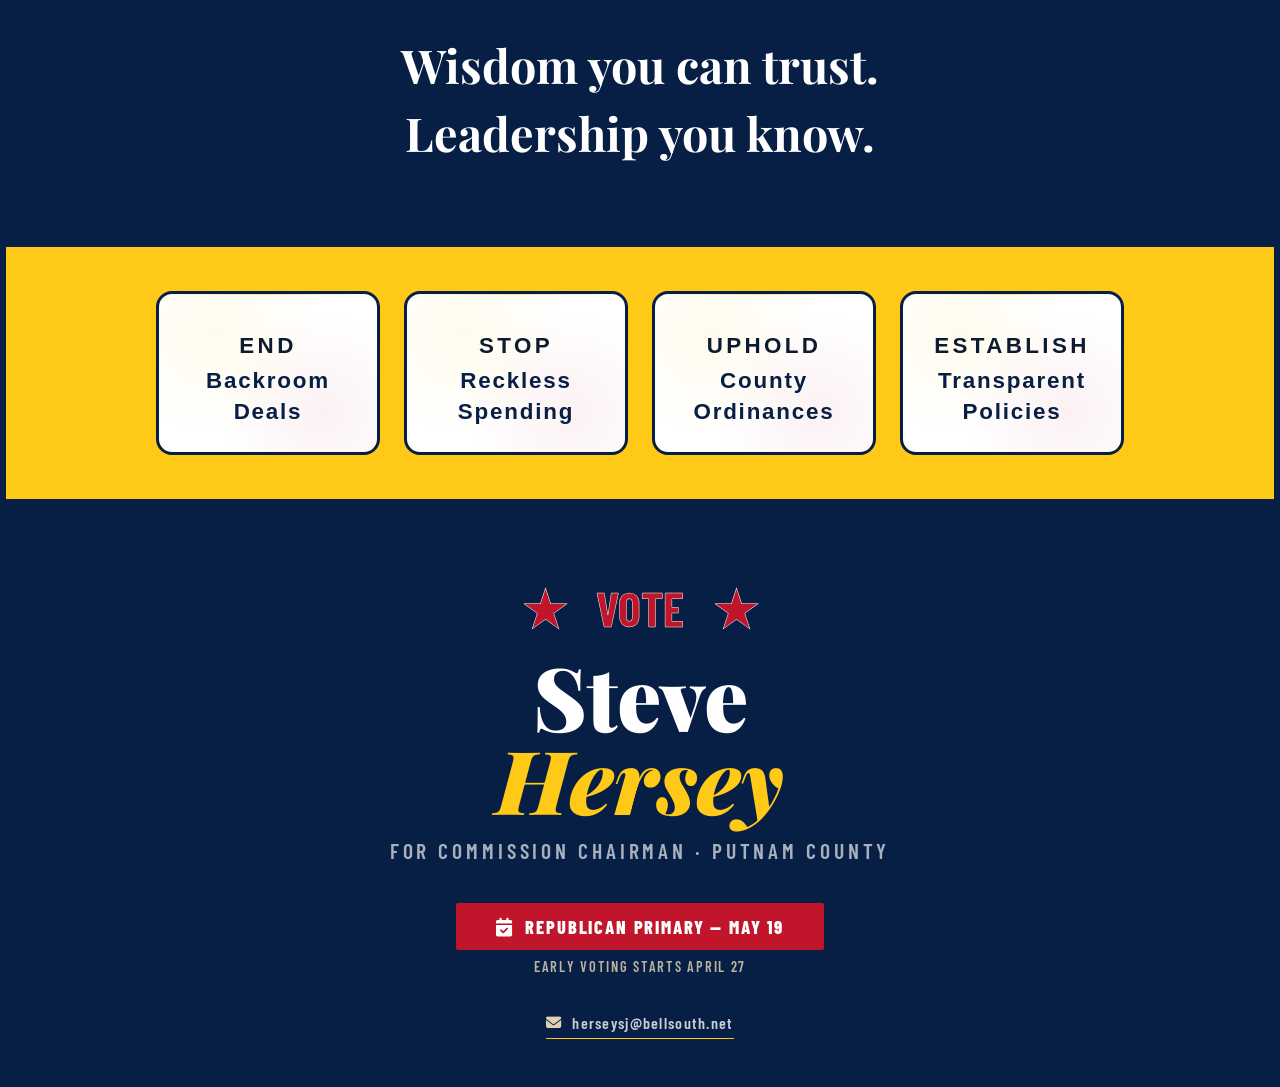
==== commit d95c8c63: "chairman and email" ====
--- a/index.html
+++ b/index.html
@@ -3,9 +3,9 @@
 	<head>
 		<meta charset="UTF-8" />
 		<meta name="viewport" content="width=device-width, initial-scale=1.0" />
-		<title>Steve Hersey for Commission Chair</title>
+		<title>Vote Steve Hersey for Board of Commissioner</title>
 		<link rel="canonical" href="https://www.votestevehersey.com/" />
-		<link rel="icon" type="image/png" href="images/yard-sign.ico" />
+		<link rel="icon" type="image/png" href="images/favicon.ico" />
 		<link
 			href="https://fonts.googleapis.com/css2?family=Playfair+Display:ital,wght@0,700;0,900;1,700&family=Barlow+Condensed:wght@400;600;700;800&family=Barlow:wght@400;500;600&display=swap"
 			rel="stylesheet"
@@ -22,7 +22,7 @@
 					Steve Hersey
 					<span class="v2-nav__star">★</span>
 				</div>
-				<div class="v2-nav__tagline">Putnam County Board of Commission Chair</div>
+				<div class="v2-nav__tagline">Putnam County Board of Commissioners Chairman</div>
 			</div>
 		</nav>
 
@@ -36,7 +36,7 @@
 						<em>Steve</em>
 						Hersey
 					</h1>
-					<p class="v2-hero__title">For Board of Commission Chair</p>
+					<p class="v2-hero__title">Commission Chairman</p>
 
 					<p class="v2-hero__body">
 						In local government, there is no substitute for a proven track record. For three decades,
@@ -74,7 +74,7 @@
 		<section class="v2-banner">
 			<div class="v2-banner__inner">
 				<h2 class="v2-banner__name">Steve Hersey</h2>
-				<span class="v2-banner__office">for Commission Chair</span>
+				<span class="v2-banner__office">for Board of Commission Chairman</span>
 			</div>
 		</section>
 
@@ -89,12 +89,12 @@
 					<div class="v2-stat">
 						<span class="v2-stat__number">9</span>
 						<span class="v2-stat__label">Years as</span>
-						<span class="v2-stat__label">School Board Chair</span>
+						<span class="v2-stat__label">School Board Chairman</span>
 					</div>
 					<div class="v2-stat">
 						<span class="v2-stat__number">6</span>
 						<span class="v2-stat__label">Years as</span>
-						<span class="v2-stat__label">County Commission Chair</span>
+						<span class="v2-stat__label">County Commissioner Chairman</span>
 					</div>
 					<div class="v2-stat">
 						<span class="v2-stat__number">D3</span>
@@ -133,7 +133,7 @@
 						<div class="v2-track__text">
 							<strong>30 Years of Community Roots</strong>
 							<span
-								>Deep-seated involvement in Putnam County since 2003—not just as a resident, but as an active community
+								>Deep-seated involvement in Putnam County since 1996—not just as a resident, but as an active community
 								leader.</span
 							>
 						</div>
@@ -144,7 +144,7 @@
 							<i class="fa-solid fa-school"></i>
 						</div>
 						<div class="v2-track__text">
-							<strong>9 Years as School Board Chair</strong>
+							<strong>9 Years as School Board Chairman</strong>
 							<span
 								>Steady leadership of our schools and long-term investment in students—shaping the next generation of Putnam
 								County.</span
@@ -157,7 +157,7 @@
 							<i class="fa-solid fa-landmark"></i>
 						</div>
 						<div class="v2-track__text">
-							<strong>6 Years as County Commission Chair</strong>
+							<strong>6 Years as County Commission Chairman</strong>
 							<span
 								>Managed complex budgets and multi-million-dollar projects with discipline and executive-level
 								accountability.</span
@@ -300,13 +300,17 @@
 							Steve<br />
 							<em>Hersey</em>
 						</h2>
-						<p class="v2-footer__office">For Commission Chair · Putnam County</p>
+						<p class="v2-footer__office">For Commission Chairman · Putnam County</p>
 						<div class="v2-footer__dates">
 							<span class="v2-footer__primary">
 								<i class="fa-solid fa-calendar-check"></i>&nbsp; Republican Primary — May 19
 							</span>
 							<span class="v2-footer__early">Early Voting Starts April 27</span>
 						</div>
+						<div class="v2-footer__email">
+							<i class="fa-solid fa-envelope"></i>
+							<a href="mailto:herseysj@bellsouth.net">herseysj@bellsouth.net</a>
+						</div>
 					</div>
 				</div>
 			</div>
--- a/css/style.css
+++ b/css/style.css
@@ -845,6 +845,44 @@
 	font-family: Arial, Helvetica, sans-serif;
 }
 
+.v2-footer__email {
+	margin-top: 2rem;
+	display: inline-flex;
+	align-items: center;
+	gap: 0.6rem;
+	font-family: "Barlow Condensed", sans-serif;
+	font-size: 1rem;
+	font-weight: 600;
+	letter-spacing: 0.08em;
+	color: rgba(255, 255, 255, 0.78);
+	padding: 0.35rem 0;
+	border-bottom: 1px solid var(--gold);
+	transition:
+		color 0.2s ease,
+		border-color 0.2s ease,
+		opacity 0.2s ease;
+}
+
+.v2-footer__email i {
+	color: var(--gold-pale);
+	opacity: 0.9;
+	font-size: 0.95rem;
+}
+
+.v2-footer__email a {
+	color: inherit;
+	text-decoration: none;
+}
+
+.v2-footer__email:hover {
+	color: var(--white);
+	border-bottom-color: var(--gold);
+}
+
+.v2-footer__email:hover i {
+	color: var(--gold-bright);
+}
+
 /* RESPONSIVE */
 @media (max-width: 900px) {
 	.v2-poster-row__inner {
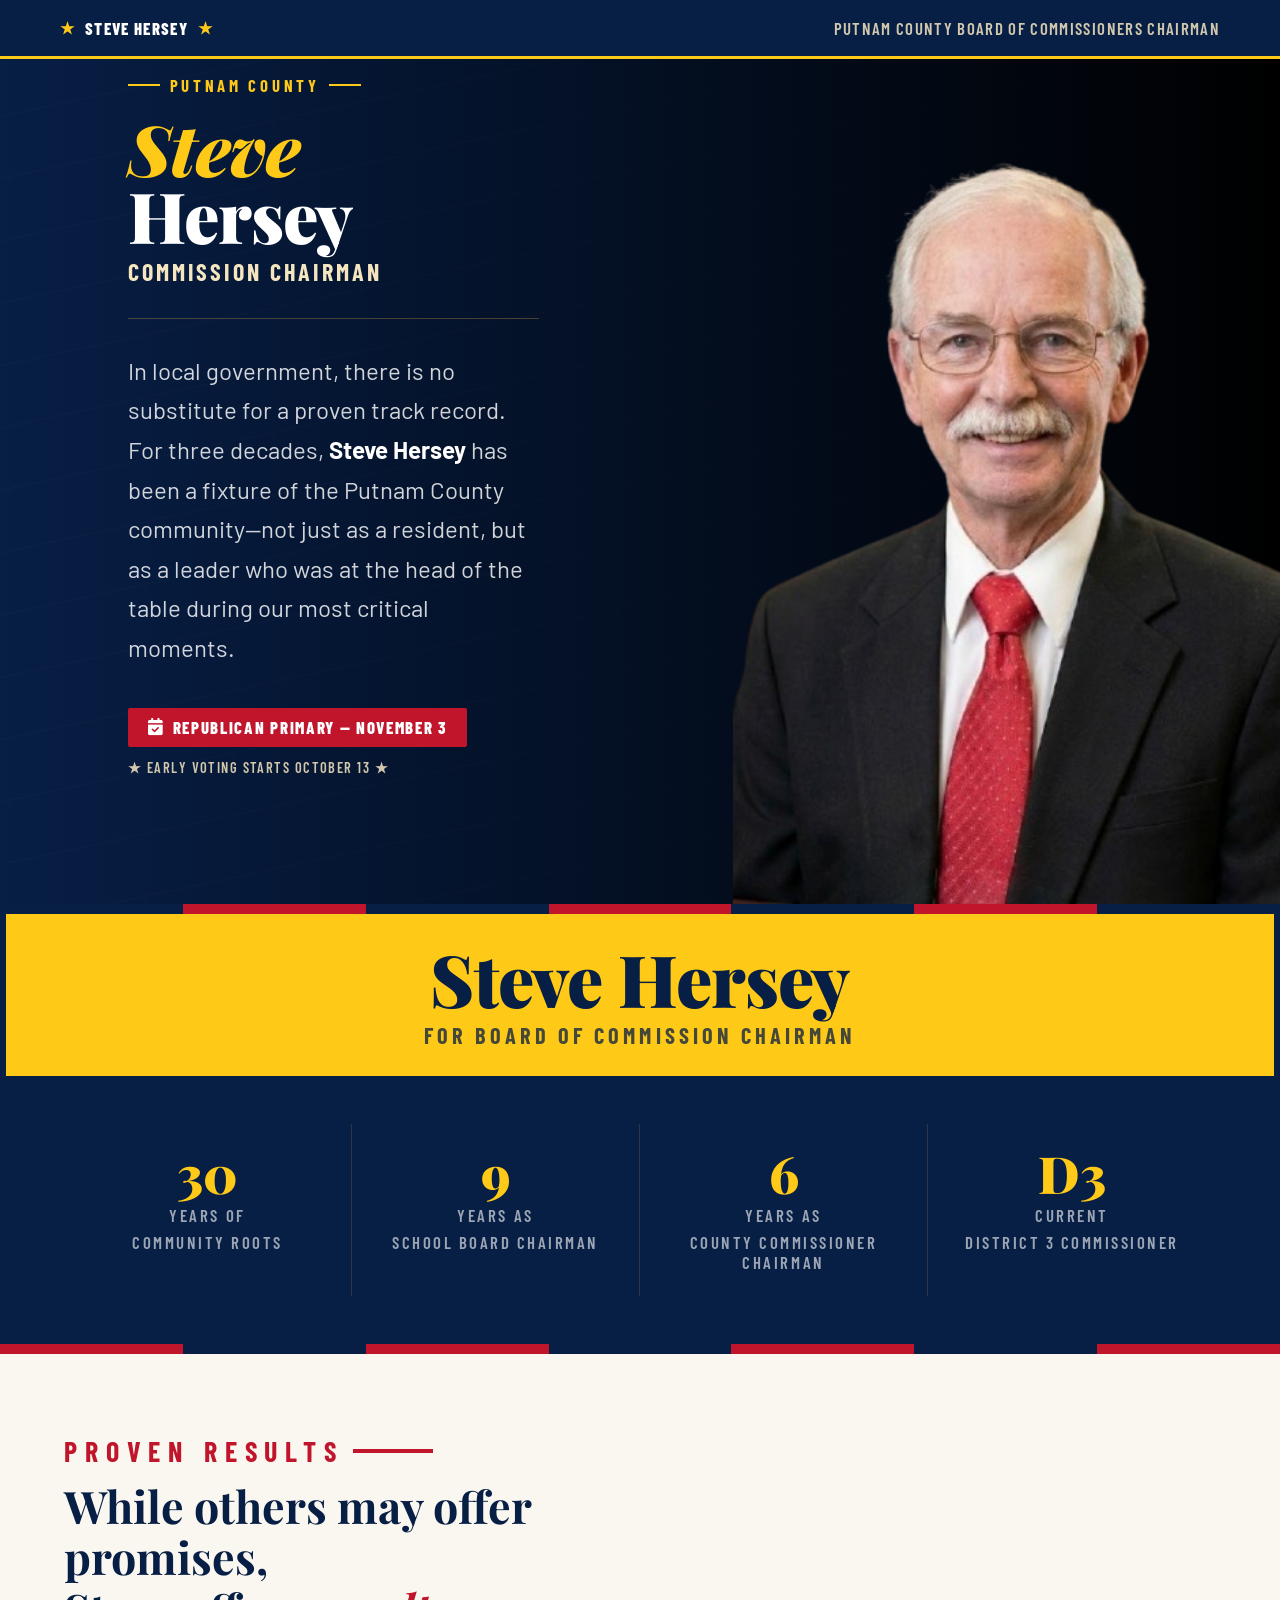
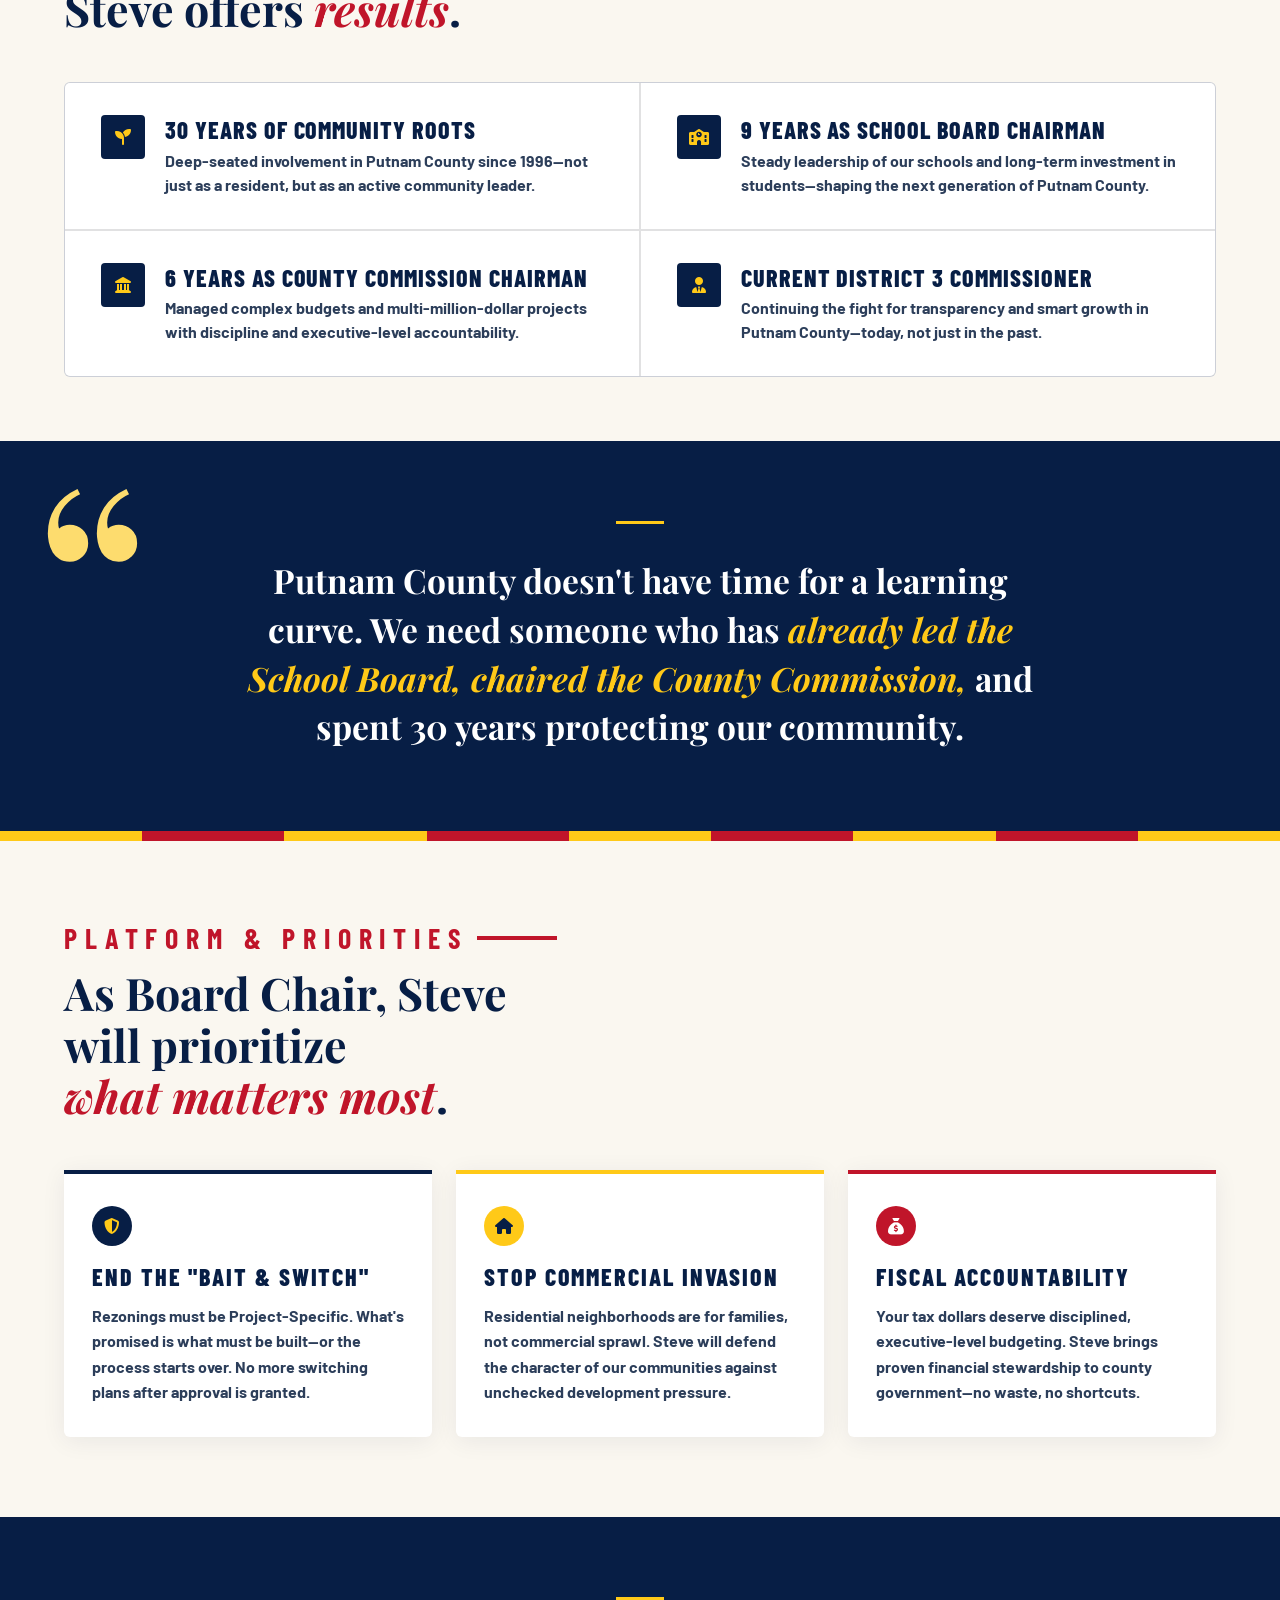
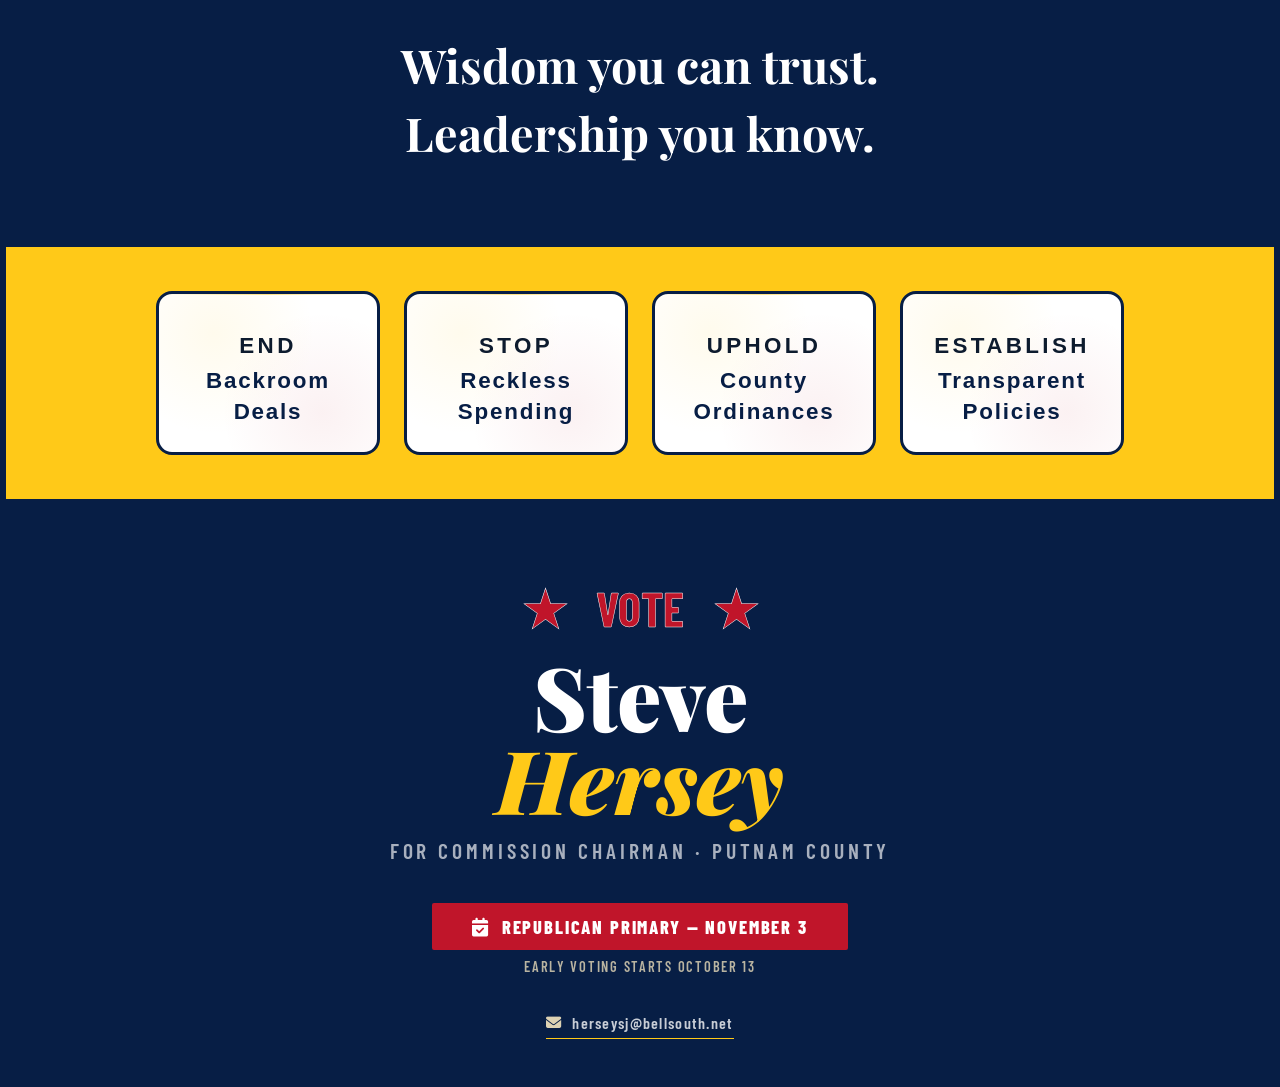
==== commit 574f05e0: "updated election dates" ====
--- a/index.html
+++ b/index.html
@@ -1,6 +1,17 @@
 <!doctype html>
 <html lang="en">
 	<head>
+		<!-- Google tag (gtag.js) -->
+		<script async src="https://www.googletagmanager.com/gtag/js?id=G-61196KL711"></script>
+		<script>
+			window.dataLayer = window.dataLayer || [];
+			function gtag() {
+				dataLayer.push(arguments);
+			}
+			gtag("js", new Date());
+
+			gtag("config", "G-61196KL711");
+		</script>
 		<meta charset="UTF-8" />
 		<meta name="viewport" content="width=device-width, initial-scale=1.0" />
 		<title>Vote Steve Hersey for Board of Commissioner</title>
@@ -47,9 +58,9 @@
 					<div class="v2-hero__cta-block">
 						<div class="v2-hero__primary-date">
 							<i class="fa-solid fa-calendar-check"></i>
-							Republican Primary — May 19
-						</div>
-						<span class="v2-hero__early-vote">★ Early Voting Starts April 27 ★</span>
+							Republican Primary — November 3
+						</div>
+						<span class="v2-hero__early-vote">★ Early Voting Starts October 13 ★</span>
 					</div>
 				</div>
 
@@ -303,9 +314,9 @@
 						<p class="v2-footer__office">For Commission Chairman · Putnam County</p>
 						<div class="v2-footer__dates">
 							<span class="v2-footer__primary">
-								<i class="fa-solid fa-calendar-check"></i>&nbsp; Republican Primary — May 19
+								<i class="fa-solid fa-calendar-check"></i>&nbsp; Republican Primary — November 3
 							</span>
-							<span class="v2-footer__early">Early Voting Starts April 27</span>
+							<span class="v2-footer__early">Early Voting Starts October 13</span>
 						</div>
 						<div class="v2-footer__email">
 							<i class="fa-solid fa-envelope"></i>
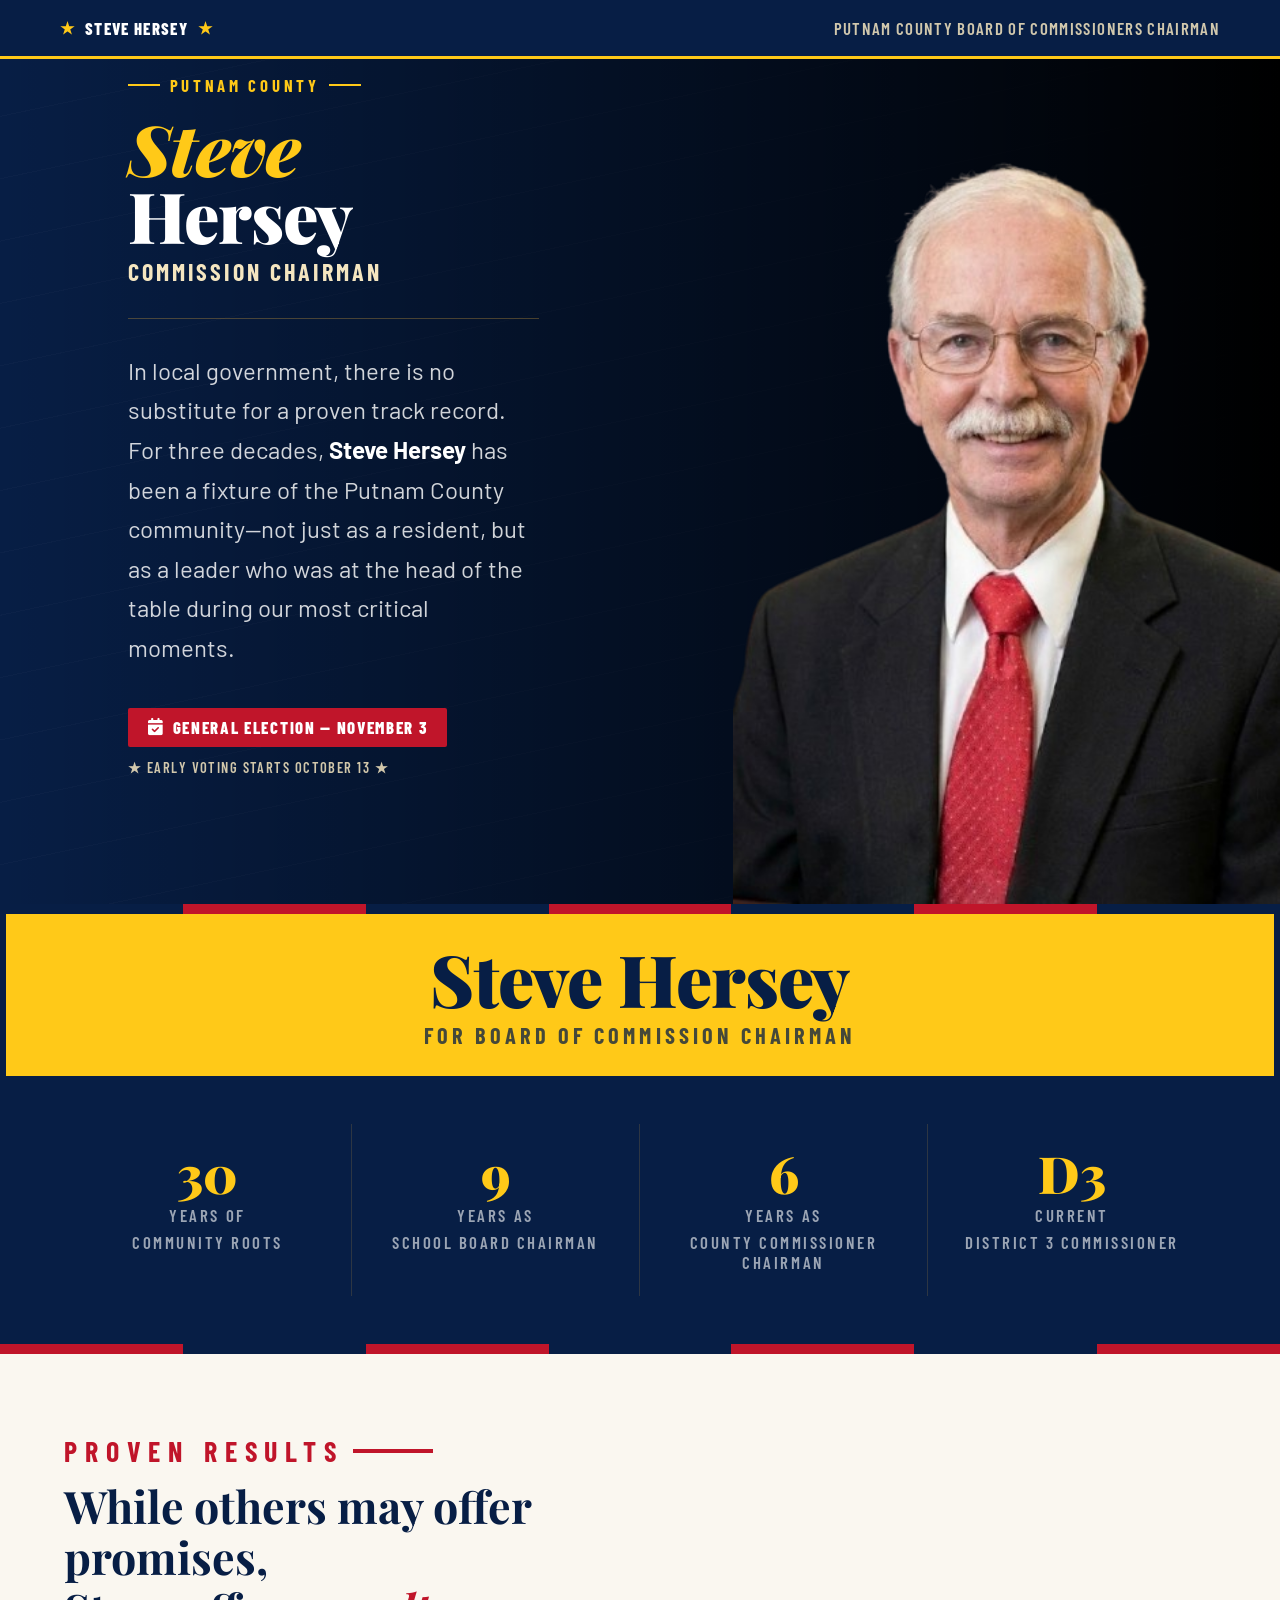
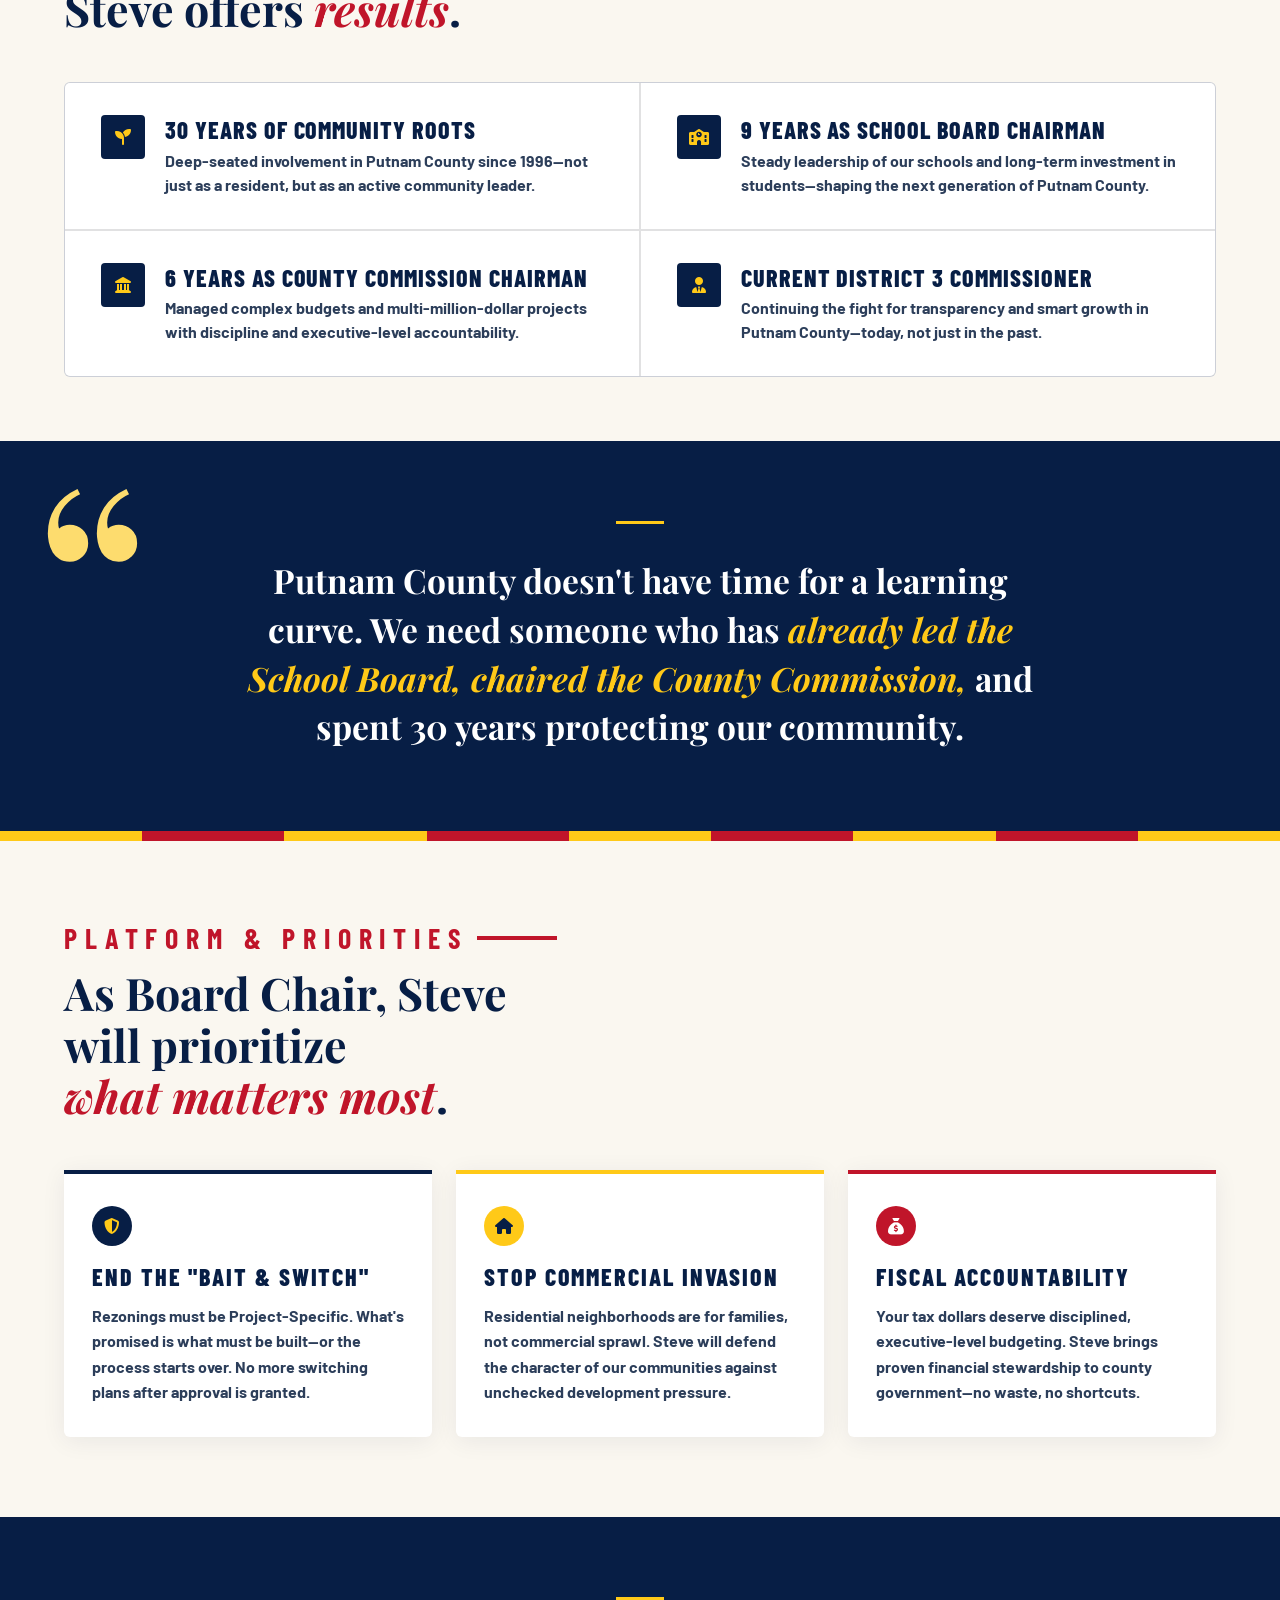
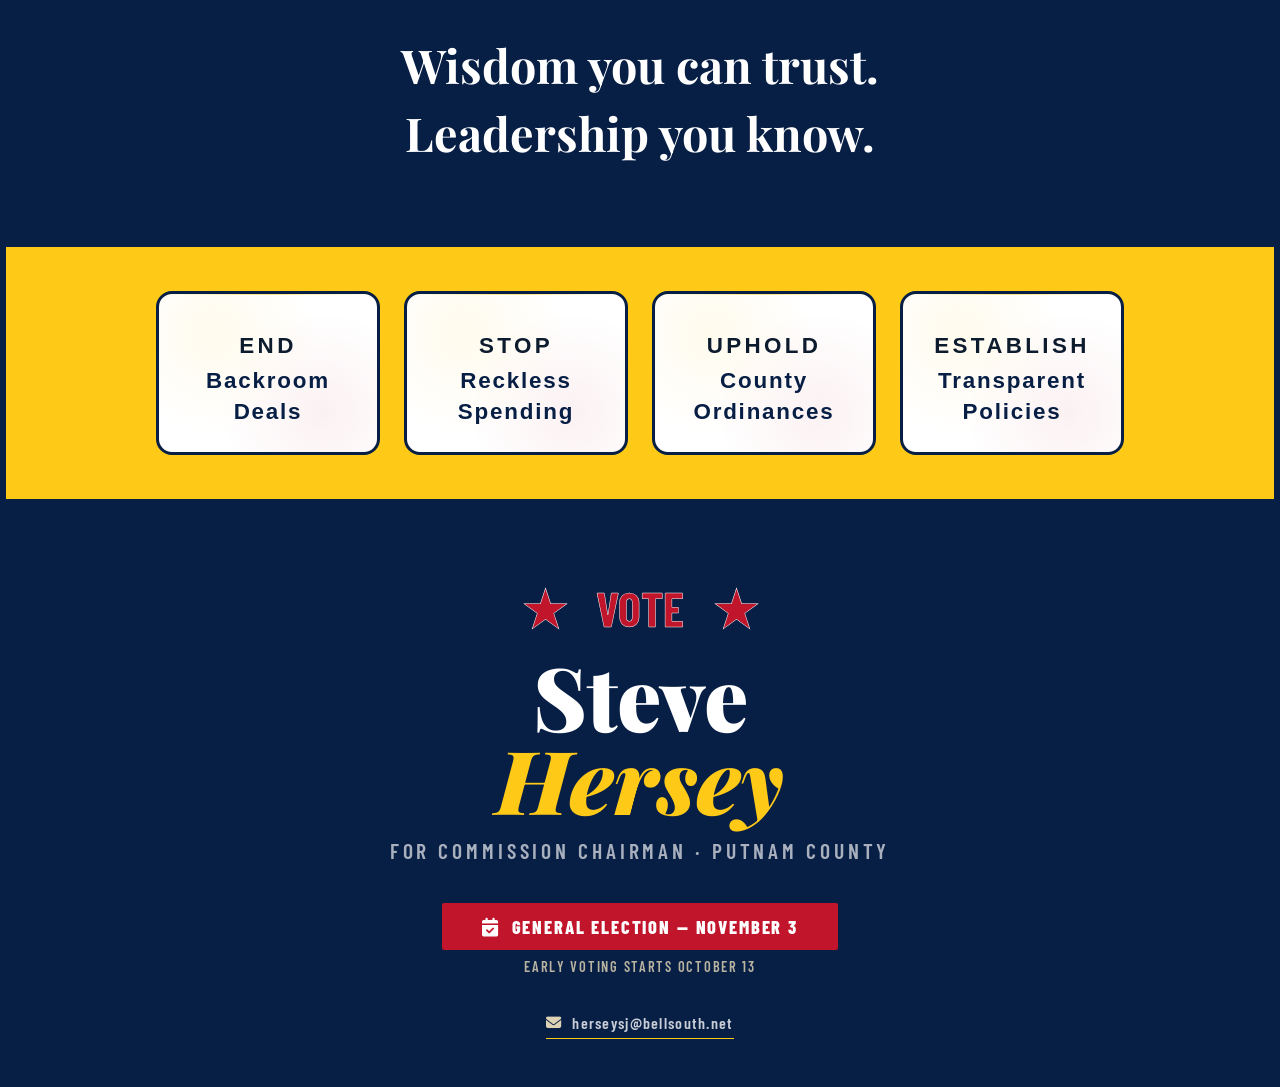
==== commit e8c5d332: "general election" ====
--- a/index.html
+++ b/index.html
@@ -58,7 +58,7 @@
 					<div class="v2-hero__cta-block">
 						<div class="v2-hero__primary-date">
 							<i class="fa-solid fa-calendar-check"></i>
-							Republican Primary — November 3
+							General Election — November 3
 						</div>
 						<span class="v2-hero__early-vote">★ Early Voting Starts October 13 ★</span>
 					</div>
@@ -314,7 +314,7 @@
 						<p class="v2-footer__office">For Commission Chairman · Putnam County</p>
 						<div class="v2-footer__dates">
 							<span class="v2-footer__primary">
-								<i class="fa-solid fa-calendar-check"></i>&nbsp; Republican Primary — November 3
+								<i class="fa-solid fa-calendar-check"></i>&nbsp; General Election — November 3
 							</span>
 							<span class="v2-footer__early">Early Voting Starts October 13</span>
 						</div>
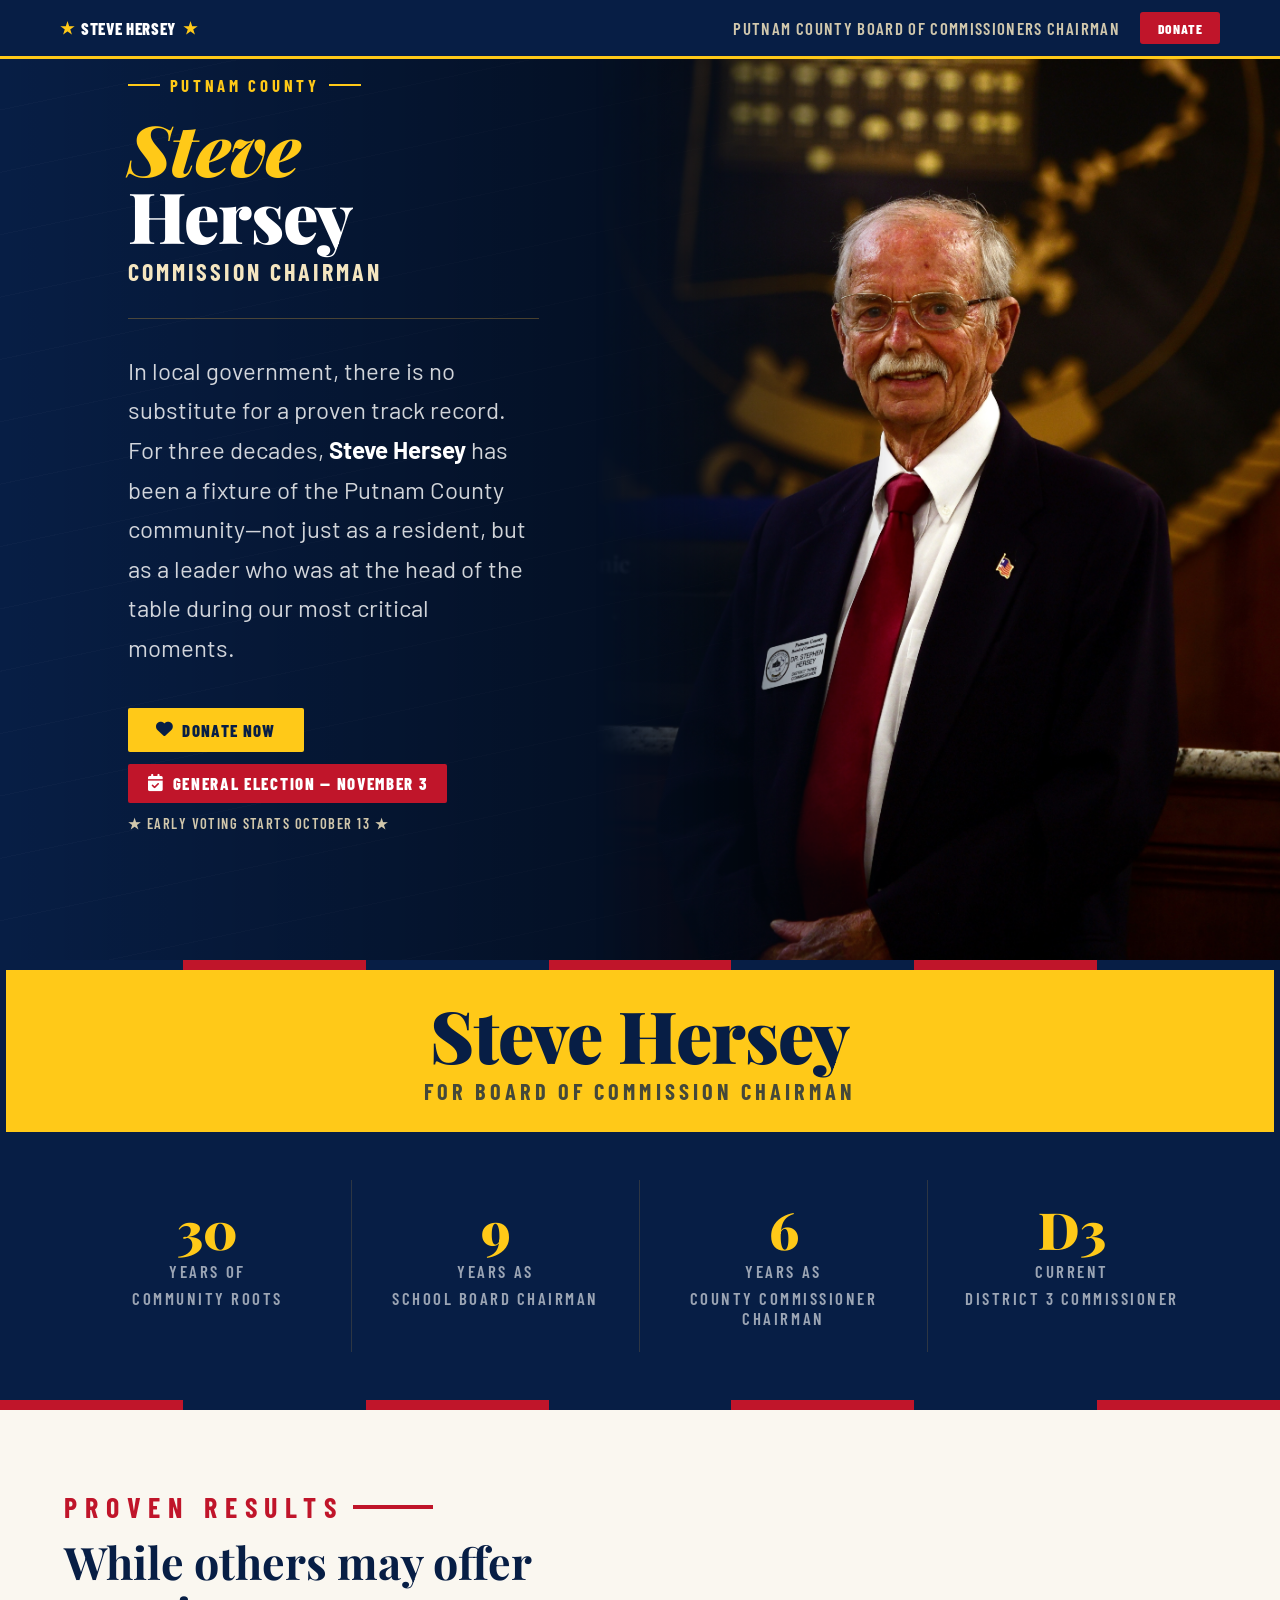
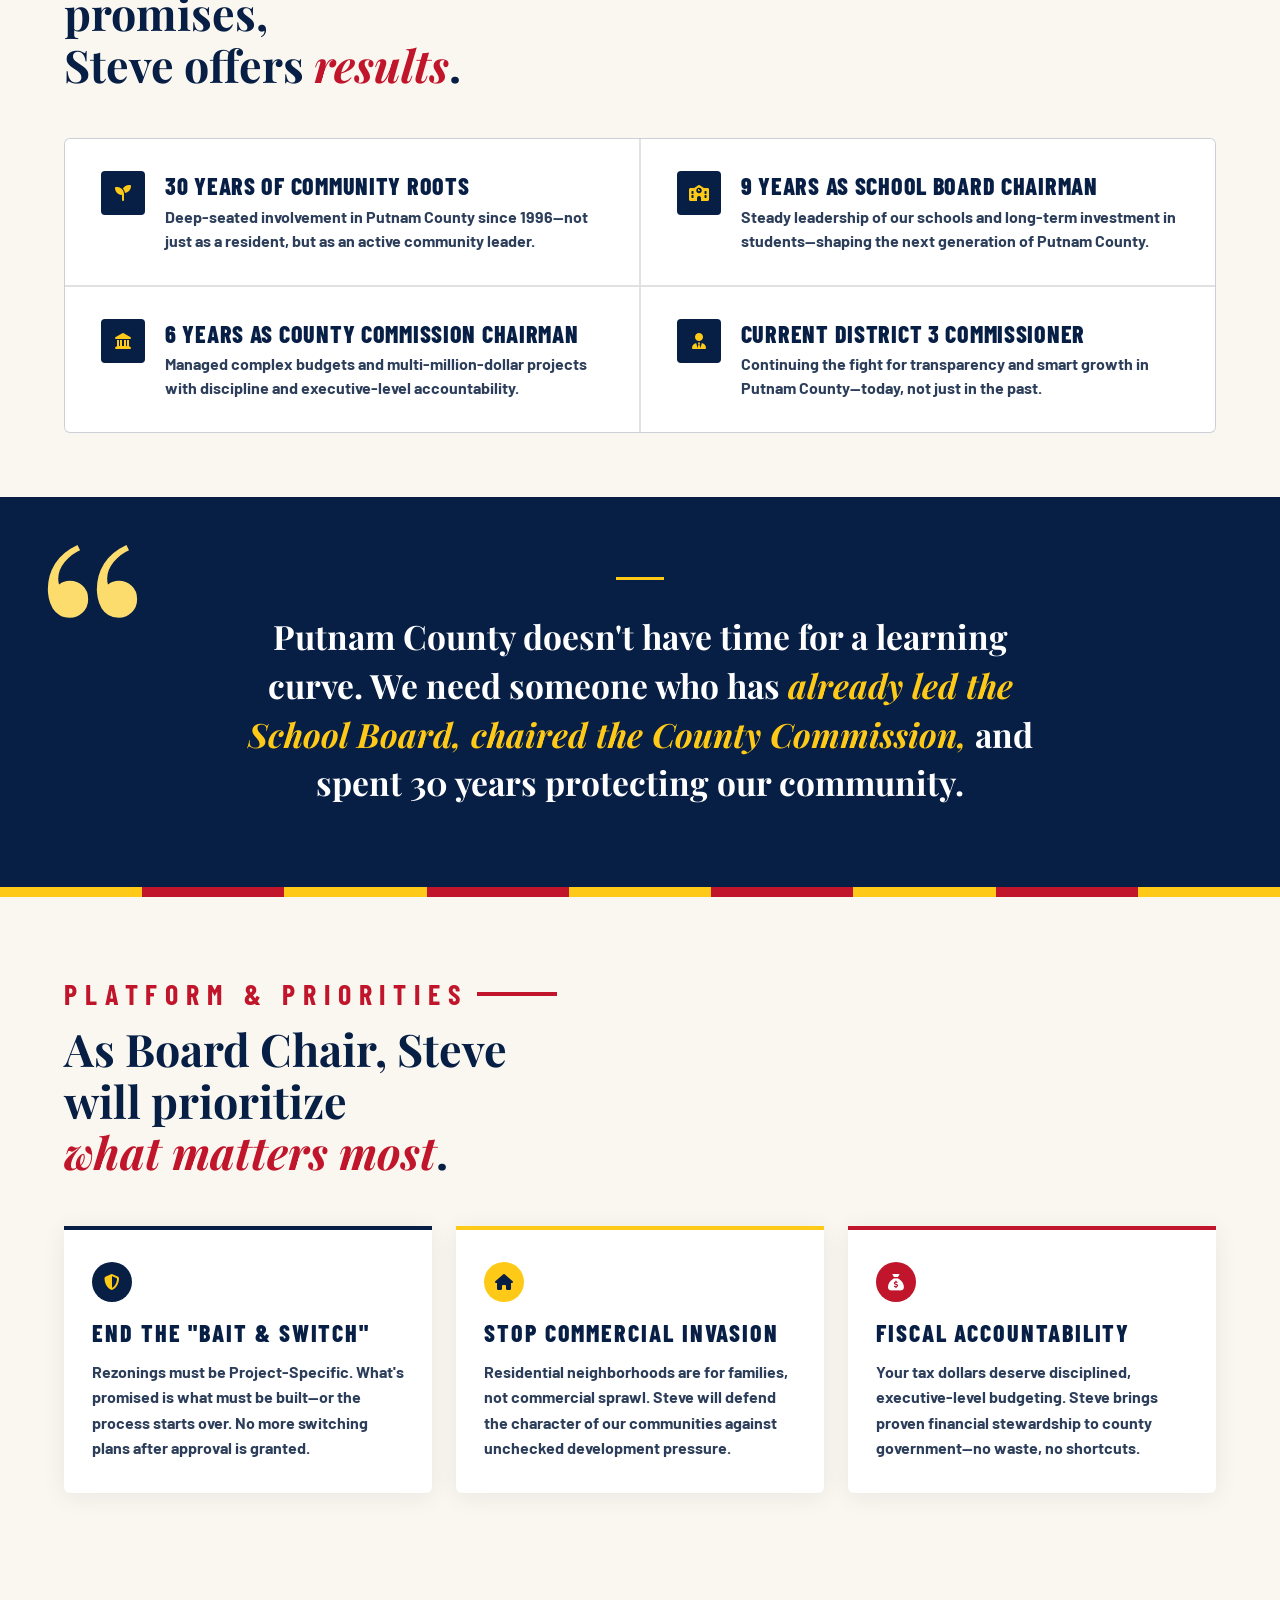
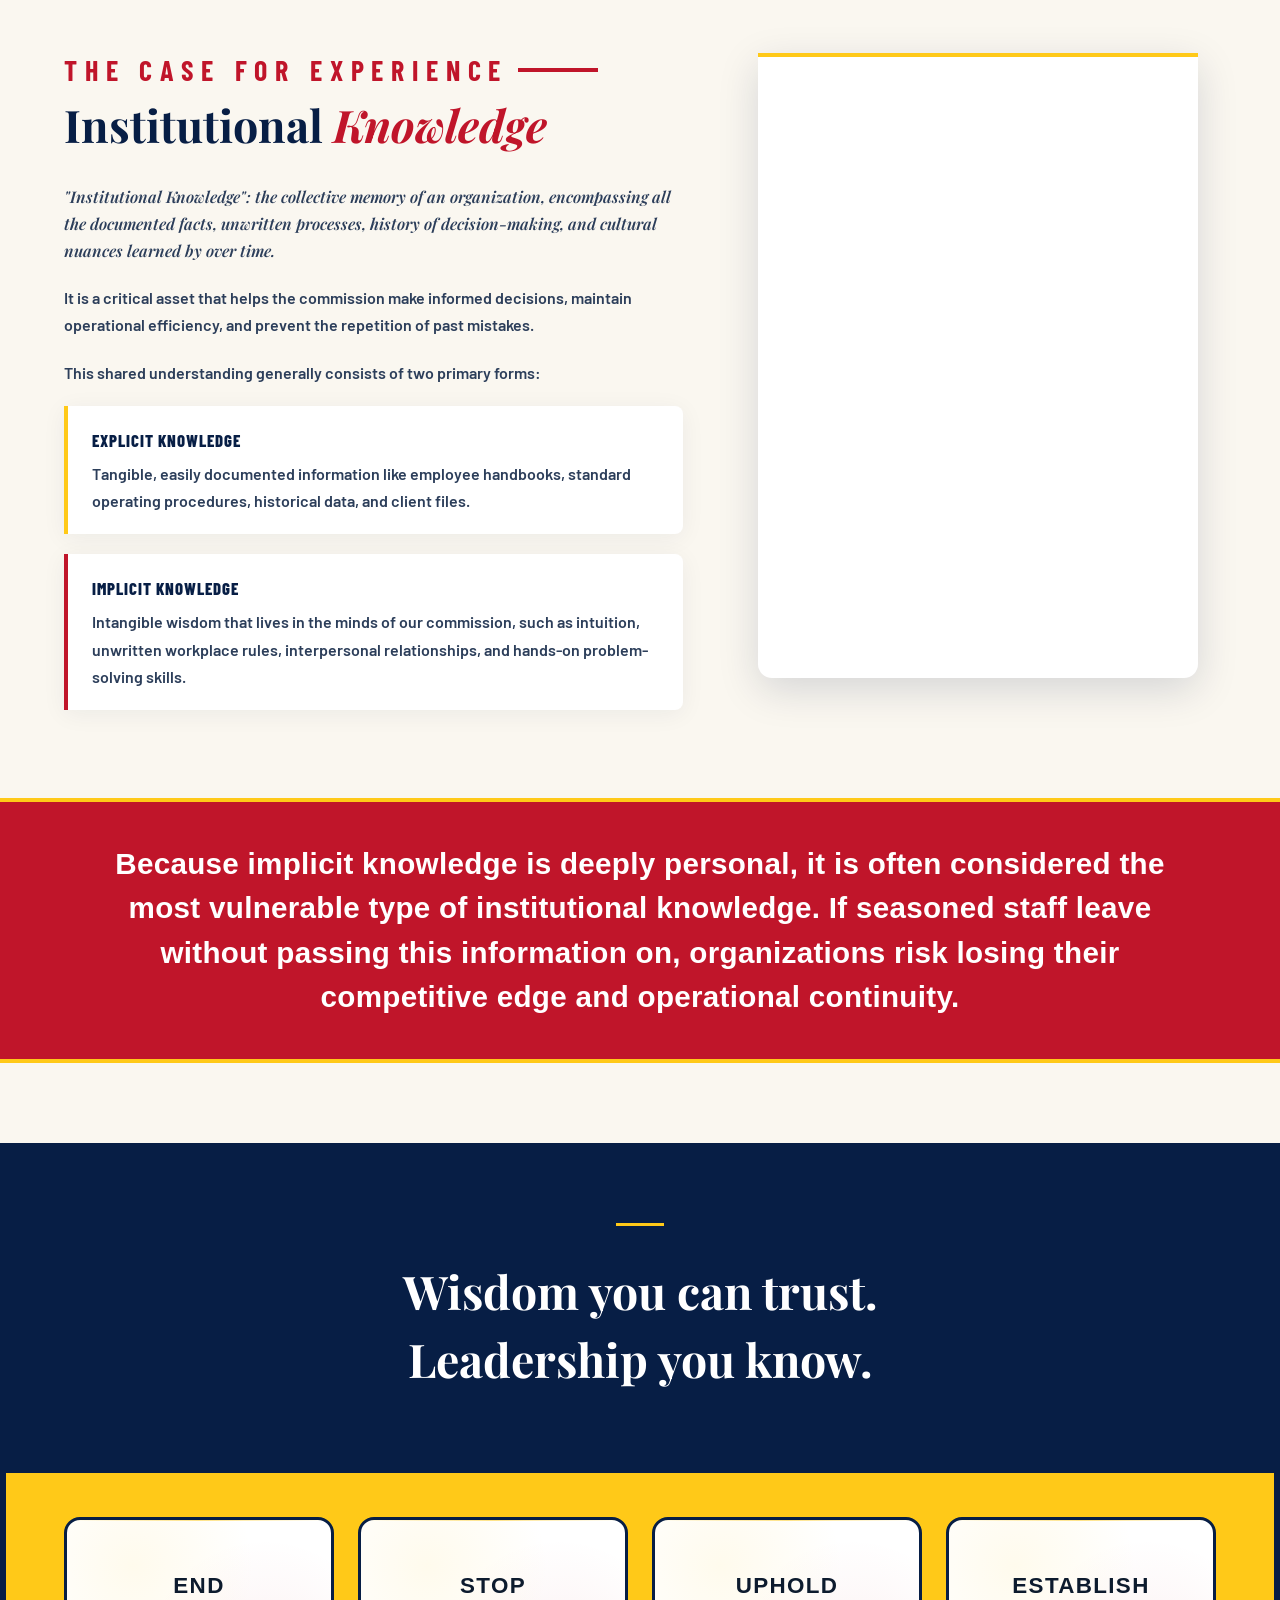
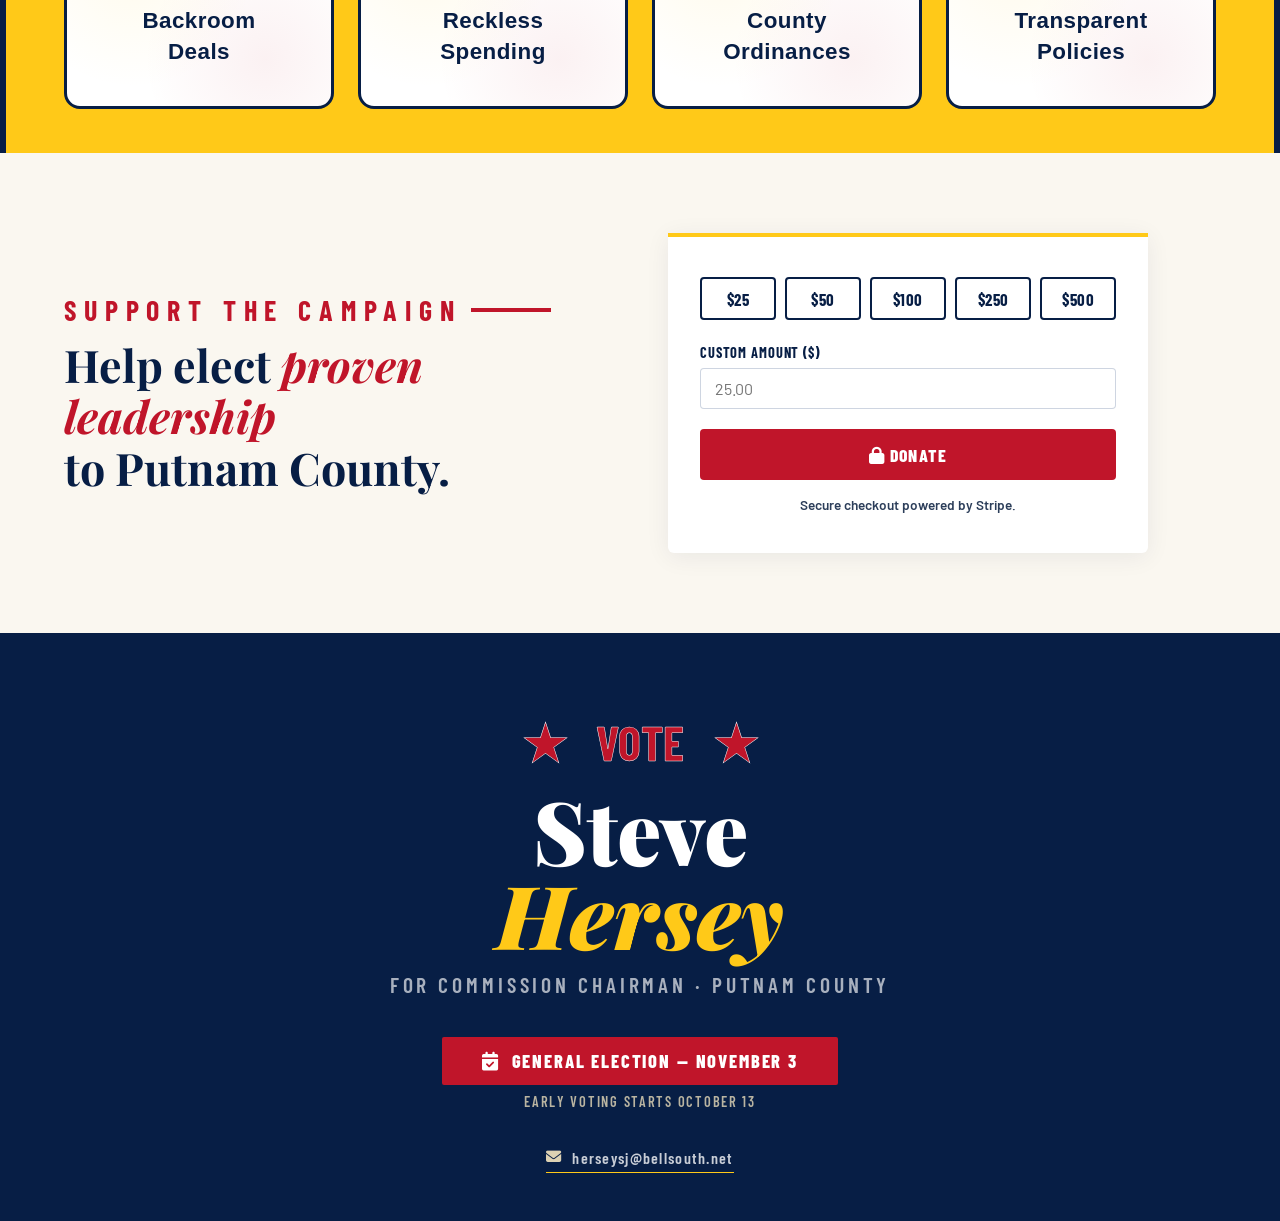
==== commit 4b5f3316: "swapped test site with production version" ====
--- a/index.html
+++ b/index.html
@@ -1,7 +1,6 @@
 <!doctype html>
 <html lang="en">
 	<head>
-		<!-- Google tag (gtag.js) -->
 		<script async src="https://www.googletagmanager.com/gtag/js?id=G-61196KL711"></script>
 		<script>
 			window.dataLayer = window.dataLayer || [];
@@ -25,7 +24,6 @@
 		<link href="css/style.css" rel="stylesheet" />
 	</head>
 	<body>
-		<!-- ─── NAV ─────────────────────────────────────────── -->
 		<nav class="v2-nav">
 			<div class="v2-nav__inner">
 				<div class="v2-nav__logo">
@@ -33,11 +31,13 @@
 					Steve Hersey
 					<span class="v2-nav__star">★</span>
 				</div>
-				<div class="v2-nav__tagline">Putnam County Board of Commissioners Chairman</div>
+				<div class="v2-nav__right">
+					<div class="v2-nav__tagline">Putnam County Board of Commissioners Chairman</div>
+					<a href="#donate" class="v2-nav__donate-btn">Donate</a>
+				</div>
 			</div>
 		</nav>
 
-		<!-- ─── HERO ─────────────────────────────────────────── -->
 		<header class="v2-hero">
 			<div class="v2-hero__bg-stripes"></div>
 			<div class="v2-hero__grid">
@@ -56,6 +56,10 @@
 					</p>
 
 					<div class="v2-hero__cta-block">
+						<a href="#donate" class="v2-hero__donate-btn">
+							<i class="fa-solid fa-heart"></i>
+							Donate Now
+						</a>
 						<div class="v2-hero__primary-date">
 							<i class="fa-solid fa-calendar-check"></i>
 							General Election — November 3
@@ -65,12 +69,11 @@
 				</div>
 
 				<div class="v2-hero__photo float-end">
-					<img src="./images/hersey.png" alt="Steve Hersey" />
+					<img src="./images/SHersey-2.jpg" alt="Steve Hersey" />
 				</div>
 			</div>
 		</header>
 
-		<!-- ─── COLOR STRIPE ─────────────────────────────────── -->
 		<div class="v2-stripe" aria-hidden="true">
 			<span class="s-navy"></span>
 			<span class="s-red"></span>
@@ -81,7 +84,6 @@
 			<span class="s-navy"></span>
 		</div>
 
-		<!-- ─── NAME BANNER ───────────────────────────────────── -->
 		<section class="v2-banner">
 			<div class="v2-banner__inner">
 				<h2 class="v2-banner__name">Steve Hersey</h2>
@@ -89,7 +91,6 @@
 			</div>
 		</section>
 
-		<!-- ─── STATS STRIP ───────────────────────────────────── -->
 		<section class="v2-stats stars-bg">
 			<div class="container">
 				<div class="v2-stats__grid">
@@ -116,7 +117,6 @@
 			</div>
 		</section>
 
-		<!-- ─── COLOR STRIPE ─────────────────────────────────── -->
 		<div class="v2-stripe" aria-hidden="true">
 			<span class="s-red"></span>
 			<span class="s-navy"></span>
@@ -127,7 +127,6 @@
 			<span class="s-red"></span>
 		</div>
 
-		<!-- ─── TRACK RECORD ──────────────────────────────────── -->
 		<section class="v2-track">
 			<div class="container">
 				<div class="v2-section-label">Proven Results</div>
@@ -191,7 +190,6 @@
 			</div>
 		</section>
 
-		<!-- ─── PULLQUOTE BAND ────────────────────────────────── -->
 		<section class="v2-pullquote">
 			<div class="v2-pullquote__inner">
 				<div class="v2-pullquote__rule"></div>
@@ -202,7 +200,6 @@
 			</div>
 		</section>
 
-		<!-- ─── COLOR STRIPE ─────────────────────────────────── -->
 		<div class="v2-stripe" aria-hidden="true">
 			<span class="s-gold"></span>
 			<span class="s-red"></span>
@@ -215,7 +212,6 @@
 			<span class="s-gold"></span>
 		</div>
 
-		<!-- ─── PRIORITIES ────────────────────────────────────── -->
 		<section class="v2-priorities">
 			<div class="container">
 				<div class="v2-section-label">Platform &amp; Priorities</div>
@@ -261,10 +257,72 @@
 			</div>
 		</section>
 
+		<section class="v2-knowledge">
+			<div class="container">
+				<div class="v2-knowledge__grid">
+					<div class="v2-knowledge__heading">
+						<div class="v2-section-label">The Case for Experience</div>
+						<h2 class="v2-section-heading">Institutional <em>Knowledge</em></h2>
+					</div>
+
+					<div class="v2-knowledge__body">
+						<p class="v2-knowledge__lead">
+							"Institutional Knowledge": the collective memory of an organization, encompassing all the documented facts,
+							unwritten processes, history of decision-making, and cultural nuances learned by over time.
+						</p>
+
+						<p>
+							It is a critical asset that helps the commission make informed decisions, maintain operational efficiency, and
+							prevent the repetition of past mistakes.
+						</p>
+
+						<p>This shared understanding generally consists of two primary forms:</p>
+
+						<div class="v2-knowledge__types">
+							<p class="v2-knowledge__type">
+								<span class="v2-knowledge__type-label">Explicit Knowledge</span>
+								Tangible, easily documented information like employee handbooks, standard operating procedures, historical
+								data, and client files.
+							</p>
+							<p class="v2-knowledge__type">
+								<span class="v2-knowledge__type-label">Implicit Knowledge</span>
+								Intangible wisdom that lives in the minds of our commission, such as intuition, unwritten workplace rules,
+								interpersonal relationships, and hands-on problem-solving skills.
+							</p>
+						</div>
+					</div>
+
+					<div class="v2-knowledge__media">
+						<div class="v2-knowledge__video-frame">
+							<iframe
+								src="https://www.facebook.com/plugins/video.php?height=476&href=https%3A%2F%2Fwww.facebook.com%2Ferin.h.olson%2Fvideos%2F2225782901292814%2F%3Fidorvanity%3D1046511267109593&show_text=false&width=330&t=0"
+								width="330"
+								height="476"
+								style="border: none; overflow: hidden"
+								scrolling="no"
+								frameborder="0"
+								allowfullscreen="true"
+								allow="autoplay; clipboard-write; encrypted-media; picture-in-picture; web-share"
+								allowfullscreen="true"
+							></iframe>
+						</div>
+					</div>
+				</div>
+			</div>
+
+			<div class="v2-knowledge__banner">
+				<p>
+					Because implicit knowledge is deeply personal, it is often considered the most vulnerable type of institutional
+					knowledge. If seasoned staff leave without passing this information on, organizations risk losing their competitive edge
+					and operational continuity.
+				</p>
+			</div>
+		</section>
+
 		<section class="v2-pullquote hide-quote">
 			<div class="v2-pullquote__inner">
 				<div class="v2-pullquote__rule"></div>
-				<p class="v2-pullquote__text" style="font-size: 35pt !important">
+				<p class="v2-pullquote__text v2-pullquote__text--lg">
 					Wisdom you can trust. <br />
 					Leadership you know.
 				</p>
@@ -301,7 +359,156 @@
 			</div>
 		</section>
 
-		<!-- ─── FOOTER ────────────────────────────────────────── -->
+		<section class="v2-donate" id="donate">
+			<div class="container">
+				<div class="v2-donate__grid">
+					<div class="v2-donate__intro">
+						<div class="v2-section-label">Support the Campaign</div>
+						<h2 class="v2-section-heading">
+							Help elect <em>proven leadership</em><br />
+							to Putnam County.
+						</h2>
+					</div>
+
+					<div class="v2-donate__card">
+						<form id="donateStep1" novalidate>
+							<div id="donateAmountView">
+								<div class="v2-donate__presets">
+									<button type="button" class="v2-donate__preset-btn preset-amount-btn" data-amount="25">$25</button>
+									<button type="button" class="v2-donate__preset-btn preset-amount-btn" data-amount="50">$50</button>
+									<button type="button" class="v2-donate__preset-btn preset-amount-btn" data-amount="100">$100</button>
+									<button type="button" class="v2-donate__preset-btn preset-amount-btn" data-amount="250">$250</button>
+									<button type="button" class="v2-donate__preset-btn preset-amount-btn" data-amount="500">$500</button>
+								</div>
+
+								<div class="v2-donate__field">
+									<label for="donateAmount">Custom Amount ($)</label>
+									<input
+										type="number"
+										id="donateAmount"
+										min="1"
+										max="10000"
+										step="0.01"
+										inputmode="decimal"
+										placeholder="25.00"
+									/>
+								</div>
+								<div id="donateAmountError" class="v2-donate__error is-hidden"></div>
+
+								<button type="button" id="donateAmountSubmitBtn" class="v2-donate__submit-btn">
+									<i class="fa-solid fa-lock"></i> Donate
+								</button>
+								<p class="v2-donate__note">Secure checkout powered by Stripe.</p>
+							</div>
+
+							<div id="donateDetailsView" class="v2-donate__details">
+								<button type="button" id="donateBackToAmountBtn" class="v2-donate__link-btn v2-donate__link-btn--up">
+									<i class="fa-solid fa-chevron-up"></i> Hide details
+								</button>
+								<p class="v2-donate__amount-line" id="donateDetailsAmountLine"></p>
+								<p class="v2-donate__helper-text">
+									Georgia law requires campaigns to collect the following information for every contribution.
+								</p>
+
+								<div class="v2-donate__field">
+									<label for="donateName">Full Name <span class="v2-donate__required">*</span></label>
+									<input type="text" id="donateName" placeholder="Jane Smith" required />
+								</div>
+								<div class="v2-donate__field">
+									<label for="donateAddress">Street Address <span class="v2-donate__required">*</span></label>
+									<input type="text" id="donateAddress" placeholder="123 Main St" required />
+								</div>
+								<div class="v2-donate__field-row">
+									<div class="v2-donate__field v2-donate__field--city">
+										<label for="donateCity">City <span class="v2-donate__required">*</span></label>
+										<input type="text" id="donateCity" placeholder="Eatonton" required />
+									</div>
+									<div class="v2-donate__field v2-donate__field--state">
+										<label for="donateState">State <span class="v2-donate__required">*</span></label>
+										<input type="text" id="donateState" placeholder="GA" maxlength="2" required />
+									</div>
+									<div class="v2-donate__field v2-donate__field--zip">
+										<label for="donateZip">ZIP <span class="v2-donate__required">*</span></label>
+										<input type="text" id="donateZip" placeholder="31024" inputmode="numeric" maxlength="10" required />
+									</div>
+								</div>
+								<div class="v2-donate__field">
+									<label for="donateEmail">Email Address <span class="v2-donate__required">*</span></label>
+									<input type="email" id="donateEmail" placeholder="jane@example.com" required />
+								</div>
+								<div class="v2-donate__field">
+									<label for="donatePhone">Phone Number <span class="v2-donate__required">*</span></label>
+									<input type="tel" id="donatePhone" placeholder="(706) 555-0100" required />
+								</div>
+								<div class="v2-donate__field-row">
+									<div class="v2-donate__field">
+										<label for="donateOccupation">Occupation <span class="v2-donate__required">*</span></label>
+										<input type="text" id="donateOccupation" placeholder="Teacher" required />
+									</div>
+									<div class="v2-donate__field">
+										<label for="donateEmployer">Employer <span class="v2-donate__required">*</span></label>
+										<input
+											type="text"
+											id="donateEmployer"
+											placeholder="Self-Employed / Retired / Company name"
+											required
+										/>
+									</div>
+								</div>
+
+								<label class="v2-donate__checkbox">
+									<input type="checkbox" id="donateCertify" required />
+									<span
+										>I certify that this contribution is made from my own personal funds (not those of another person or
+										entity, and not in the name of another), that I am a U.S. citizen or lawfully admitted permanent
+										resident, and that this contribution does not exceed the limits set by Georgia law.</span
+									>
+								</label>
+								<div id="donateFormError" class="v2-donate__error is-hidden"></div>
+
+								<button
+									type="button"
+									id="donateSubmitBtn"
+									class="v2-donate__submit-btn"
+									data-fallback-url="https://donate.stripe.com/test_3cI3cxfFf3EAbnu45y53O00"
+								>
+									<i class="fa-solid fa-lock"></i> <span id="donateSubmitBtnLabel">Donate</span>
+								</button>
+								<p class="v2-donate__note">Secure checkout powered by Stripe.</p>
+							</div>
+						</form>
+
+						<div id="donateStep2" class="is-hidden">
+							<div id="payment-element" class="v2-donate__payment-element"></div>
+							<button id="donateConfirmBtn" class="v2-donate__submit-btn">
+								<i class="fa-solid fa-lock"></i> <span id="donateConfirmBtnLabel">Pay</span>
+							</button>
+							<div id="donatePaymentMessage" class="v2-donate__message"></div>
+							<button type="button" id="donateChangeAmountBtn" class="v2-donate__link-btn">Change amount</button>
+						</div>
+					</div>
+				</div>
+			</div>
+		</section>
+
+		<div class="v2-modal" id="donateThankYouModal" aria-hidden="true">
+			<div class="v2-modal__overlay" data-modal-dismiss></div>
+			<div class="v2-modal__dialog" role="dialog" aria-modal="true" aria-labelledby="donateThankYouLabel">
+				<button type="button" class="v2-modal__close" data-modal-dismiss aria-label="Close">&times;</button>
+				<div class="v2-modal__body">
+					<i class="fa-solid fa-circle-check v2-modal__icon"></i>
+					<h3 id="donateThankYouLabel">Thank You!</h3>
+					<p>Your contribution to Steve Hersey for Putnam County Commission Chairman is confirmed.</p>
+					<p class="v2-modal__amount-line" id="donateThankYouAmountLine"></p>
+					<p class="v2-modal__fine-print">
+						A receipt has been emailed to you. It's contributors like you who make this campaign possible—thank you for standing
+						with Steve.
+					</p>
+					<button type="button" class="v2-donate__submit-btn" data-modal-dismiss>Close</button>
+				</div>
+			</div>
+		</div>
+
 		<footer class="v2-footer">
 			<div class="v2-footer__inner">
 				<div class="container">
@@ -326,5 +533,426 @@
 				</div>
 			</div>
 		</footer>
+
+		<script>
+			(function setupDonateModal() {
+				const modalEl = document.getElementById("donateThankYouModal");
+				if (!modalEl) return;
+
+				let lastFocused = null;
+
+				function showModal() {
+					lastFocused = document.activeElement;
+					modalEl.classList.add("is-open");
+					modalEl.setAttribute("aria-hidden", "false");
+					document.body.classList.add("v2-modal-open");
+					const closeBtn = modalEl.querySelector(".v2-modal__close");
+					if (closeBtn) closeBtn.focus();
+				}
+
+				function hideModal() {
+					modalEl.classList.remove("is-open");
+					modalEl.setAttribute("aria-hidden", "true");
+					document.body.classList.remove("v2-modal-open");
+					if (lastFocused && typeof lastFocused.focus === "function") lastFocused.focus();
+				}
+
+				modalEl.querySelectorAll("[data-modal-dismiss]").forEach(function (el) {
+					el.addEventListener("click", hideModal);
+				});
+
+				document.addEventListener("keydown", function (e) {
+					if (e.key === "Escape" && modalEl.classList.contains("is-open")) hideModal();
+				});
+
+				window.__donateThankYouModal = { show: showModal, hide: hideModal };
+			})();
+
+			(function setupDonateHandler() {
+				const STRIPE_PUBLISHABLE_KEY =
+					"pk_live_51TyVGmFnsoPqjuys9LokLTexWetZy2CA6FBstW5o9NZUJbfsPZWcddTebHjjkpg5W9amnGqY3H7GNIiztI7d3sCv00TXgvNPuM";
+				const MAX_AMOUNT_DOLLARS = 10000;
+
+				const isLocal = ["127.0.0.1", "localhost"].includes(window.location.hostname);
+				const BACKEND_BASE_URL = isLocal ? "http://127.0.0.1:7070" : "https://api.votestevehersey.com";
+				const CANDIDATE_PATH = "/api/steve/create-payment-intent";
+				const REQUEST_TIMEOUT_MS = 10000;
+
+				const amountInput = document.getElementById("donateAmount");
+				const nameInput = document.getElementById("donateName");
+				const addressInput = document.getElementById("donateAddress");
+				const cityInput = document.getElementById("donateCity");
+				const stateInput = document.getElementById("donateState");
+				const zipInput = document.getElementById("donateZip");
+				const emailInput = document.getElementById("donateEmail");
+				const phoneInput = document.getElementById("donatePhone");
+				const occupationInput = document.getElementById("donateOccupation");
+				const employerInput = document.getElementById("donateEmployer");
+				const certifyInput = document.getElementById("donateCertify");
+				const formErrorEl = document.getElementById("donateFormError");
+				const amountErrorEl = document.getElementById("donateAmountError");
+				const amountSubmitBtn = document.getElementById("donateAmountSubmitBtn");
+				const detailsView = document.getElementById("donateDetailsView");
+				const backToAmountBtn = document.getElementById("donateBackToAmountBtn");
+				const detailsAmountLine = document.getElementById("donateDetailsAmountLine");
+				const submitBtn = document.getElementById("donateSubmitBtn");
+				const submitBtnLabel = document.getElementById("donateSubmitBtnLabel");
+				const step1 = document.getElementById("donateStep1");
+				const step2 = document.getElementById("donateStep2");
+				const confirmBtn = document.getElementById("donateConfirmBtn");
+				const confirmBtnLabel = document.getElementById("donateConfirmBtnLabel");
+				const messageEl = document.getElementById("donatePaymentMessage");
+				const paymentElementMount = document.getElementById("payment-element");
+				const changeAmountBtn = document.getElementById("donateChangeAmountBtn");
+				const thankYouAmountLine = document.getElementById("donateThankYouAmountLine");
+
+				if (!amountInput || !submitBtn || !step1 || !step2) {
+					return;
+				}
+
+				function formatPhoneNumber(digits) {
+					digits = digits.slice(0, 10);
+					const len = digits.length;
+					if (len === 0) return "";
+					if (len < 4) return "(" + digits;
+					if (len < 7) return "(" + digits.slice(0, 3) + ") " + digits.slice(3);
+					return "(" + digits.slice(0, 3) + ") " + digits.slice(3, 6) + " " + digits.slice(6);
+				}
+
+				function setupPhoneMask(formEl) {
+					formEl.querySelectorAll('input[type="tel"]').forEach(function (field) {
+						field.addEventListener("input", function () {
+							const digits = field.value.replace(/\D/g, "");
+							field.value = formatPhoneNumber(digits);
+						});
+					});
+				}
+
+				setupPhoneMask(step1);
+
+				function getContributorInfo() {
+					if (formErrorEl) {
+						formErrorEl.classList.add("is-hidden");
+						formErrorEl.textContent = "";
+					}
+
+					if (typeof step1.reportValidity === "function" && !step1.reportValidity()) {
+						return null;
+					}
+
+					if (certifyInput && !certifyInput.checked) {
+						if (formErrorEl) {
+							formErrorEl.textContent = "Please check the certification box to continue.";
+							formErrorEl.classList.remove("is-hidden");
+						}
+						certifyInput.focus();
+						return null;
+					}
+
+					return {
+						donorName: nameInput ? nameInput.value.trim() : "",
+						address: addressInput ? addressInput.value.trim() : "",
+						city: cityInput ? cityInput.value.trim() : "",
+						state: stateInput ? stateInput.value.trim().toUpperCase() : "",
+						zip: zipInput ? zipInput.value.trim() : "",
+						email: emailInput ? emailInput.value.trim() : "",
+						phone: phoneInput ? phoneInput.value.trim() : "",
+						occupation: occupationInput ? occupationInput.value.trim() : "",
+						employer: employerInput ? employerInput.value.trim() : "",
+					};
+				}
+
+				function collapseDetails() {
+					if (detailsView) detailsView.classList.remove("is-open");
+				}
+
+				function updateSubmitLabel(dollars) {
+					if (submitBtnLabel) {
+						submitBtnLabel.textContent = "Donate $" + dollars.toFixed(2);
+					}
+				}
+
+				function revealDetails(dollars) {
+					if (detailsAmountLine) {
+						detailsAmountLine.textContent = "Contributing $" + dollars.toFixed(2);
+					}
+					updateSubmitLabel(dollars);
+					if (detailsView) detailsView.classList.add("is-open");
+				}
+
+				function setActivePreset(amount) {
+					document.querySelectorAll(".preset-amount-btn").forEach(function (btn) {
+						btn.classList.toggle("active", parseFloat(btn.getAttribute("data-amount")) === amount);
+					});
+				}
+
+				function clearAmountError() {
+					if (amountErrorEl) {
+						amountErrorEl.textContent = "";
+						amountErrorEl.classList.add("is-hidden");
+					}
+				}
+
+				function confirmAmount(dollars) {
+					if (!isNaN(dollars)) {
+						dollars = Math.round(dollars * 100) / 100;
+					}
+					if (isNaN(dollars) || dollars < 1 || dollars > MAX_AMOUNT_DOLLARS) {
+						if (amountErrorEl) {
+							amountErrorEl.textContent =
+								"Please choose or enter a contribution amount between $1 and $" + MAX_AMOUNT_DOLLARS.toLocaleString() + ".";
+							amountErrorEl.classList.remove("is-hidden");
+						}
+						amountInput.focus();
+						return false;
+					}
+					amountInput.value = dollars;
+					clearAmountError();
+					revealDetails(dollars);
+					return true;
+				}
+
+				amountInput.addEventListener("keydown", function (e) {
+					if (["-", "+", "e", "E"].includes(e.key)) {
+						e.preventDefault();
+						return;
+					}
+					if (e.key === "." && amountInput.value.includes(".")) {
+						e.preventDefault();
+					}
+				});
+
+				amountInput.addEventListener("input", function () {
+					setActivePreset(NaN);
+					clearAmountError();
+					if (amountInput.value === "") return;
+
+					let raw = amountInput.value.replace(/[^\d.]/g, "");
+					const firstDot = raw.indexOf(".");
+					if (firstDot !== -1) {
+						raw = raw.slice(0, firstDot + 1) + raw.slice(firstDot + 1).replace(/\./g, "");
+						const [whole, cents] = raw.split(".");
+						raw = whole + "." + cents.slice(0, 2);
+					}
+					if (raw !== amountInput.value) amountInput.value = raw;
+					if (raw === "" || raw === ".") return;
+
+					let val = Number(raw);
+					if (isNaN(val)) return;
+					if (val > MAX_AMOUNT_DOLLARS) {
+						val = MAX_AMOUNT_DOLLARS;
+						amountInput.value = val;
+					}
+
+					if (detailsView && detailsView.classList.contains("is-open") && val >= 1) {
+						if (detailsAmountLine) {
+							detailsAmountLine.textContent = "Contributing $" + val.toFixed(2);
+						}
+						updateSubmitLabel(val);
+					}
+				});
+
+				amountInput.addEventListener("blur", function () {
+					if (amountInput.value === "" && detailsView && detailsView.classList.contains("is-open")) {
+						collapseDetails();
+					}
+				});
+
+				document.querySelectorAll(".preset-amount-btn").forEach(function (btn) {
+					btn.addEventListener("click", function () {
+						const amount = parseFloat(btn.getAttribute("data-amount"));
+						setActivePreset(amount);
+						confirmAmount(amount);
+					});
+				});
+
+				if (amountSubmitBtn) {
+					amountSubmitBtn.addEventListener("click", function () {
+						confirmAmount(parseFloat(amountInput.value));
+					});
+				}
+
+				if (backToAmountBtn) {
+					backToAmountBtn.addEventListener("click", collapseDetails);
+				}
+
+				let stripe;
+				let elements;
+
+				function goToFallback() {
+					const fallbackUrl = submitBtn.getAttribute("data-fallback-url");
+					if (fallbackUrl) {
+						window.location.href = fallbackUrl;
+					}
+				}
+
+				function loadStripeJs() {
+					return new Promise(function (resolve, reject) {
+						if (window.Stripe) {
+							resolve();
+							return;
+						}
+						const script = document.createElement("script");
+						script.src = "https://js.stripe.com/v3/";
+						script.onload = resolve;
+						script.onerror = reject;
+						document.head.appendChild(script);
+					});
+				}
+
+				function cancelPayment() {
+					if (messageEl) messageEl.textContent = "";
+					if (paymentElementMount) paymentElementMount.innerHTML = "";
+					if (confirmBtn) confirmBtn.disabled = false;
+					stripe = undefined;
+					elements = undefined;
+					step2.classList.add("is-hidden");
+					step1.classList.remove("is-hidden");
+				}
+
+				if (changeAmountBtn) {
+					changeAmountBtn.addEventListener("click", cancelPayment);
+				}
+
+				function resetForm() {
+					step1.reset();
+					if (messageEl) messageEl.textContent = "";
+					if (formErrorEl) {
+						formErrorEl.textContent = "";
+						formErrorEl.classList.add("is-hidden");
+					}
+					if (paymentElementMount) paymentElementMount.innerHTML = "";
+					if (confirmBtn) confirmBtn.disabled = false;
+					stripe = undefined;
+					elements = undefined;
+					step2.classList.add("is-hidden");
+					step1.classList.remove("is-hidden");
+					setActivePreset(NaN);
+					collapseDetails();
+				}
+
+				async function startPayment(dollars, contributor) {
+					if (!isNaN(dollars)) {
+						dollars = Math.round(dollars * 100) / 100;
+					}
+					if (isNaN(dollars) || dollars < 1) {
+						amountInput.focus();
+						return;
+					}
+					if (dollars > MAX_AMOUNT_DOLLARS) {
+						dollars = MAX_AMOUNT_DOLLARS;
+					}
+					amountInput.value = dollars;
+
+					if (!step2.classList.contains("is-hidden")) {
+						cancelPayment();
+					}
+
+					const amountCents = Math.round(dollars * 100);
+
+					const originalHtml = submitBtn.innerHTML;
+					submitBtn.disabled = true;
+					submitBtn.innerHTML = "Loading...";
+
+					const controller = new AbortController();
+					const timeoutId = setTimeout(() => controller.abort(), REQUEST_TIMEOUT_MS);
+
+					try {
+						await loadStripeJs();
+
+						const response = await fetch(BACKEND_BASE_URL + CANDIDATE_PATH, {
+							method: "POST",
+							headers: { "Content-Type": "application/json" },
+							body: JSON.stringify({
+								amountCents: amountCents,
+								donorName: contributor.donorName,
+								address: contributor.address,
+								city: contributor.city,
+								state: contributor.state,
+								zip: contributor.zip,
+								email: contributor.email,
+								phone: contributor.phone,
+								occupation: contributor.occupation,
+								employer: contributor.employer,
+							}),
+							signal: controller.signal,
+						});
+
+						clearTimeout(timeoutId);
+
+						if (!response.ok) {
+							throw new Error("Backend responded with " + response.status);
+						}
+
+						const data = await response.json();
+						if (!data.clientSecret) {
+							throw new Error("No clientSecret in response");
+						}
+
+						stripe = window.Stripe(STRIPE_PUBLISHABLE_KEY);
+						elements = stripe.elements({ clientSecret: data.clientSecret });
+						const paymentElement = elements.create("payment");
+						paymentElement.mount("#payment-element");
+
+						confirmBtnLabel.textContent = "Pay $" + dollars.toFixed(2);
+						step1.classList.add("is-hidden");
+						step2.classList.remove("is-hidden");
+					} catch (err) {
+						clearTimeout(timeoutId);
+						console.warn("Donation backend unavailable, falling back to static link:", err);
+						goToFallback();
+					} finally {
+						submitBtn.disabled = false;
+						submitBtn.innerHTML = originalHtml;
+					}
+				}
+
+				submitBtn.addEventListener("click", function (e) {
+					e.preventDefault();
+					const contributor = getContributorInfo();
+					if (!contributor) {
+						return;
+					}
+					startPayment(parseFloat(amountInput.value), contributor);
+				});
+
+				if (confirmBtn) {
+					confirmBtn.addEventListener("click", async function (e) {
+						e.preventDefault();
+						if (!stripe || !elements) return;
+
+						confirmBtn.disabled = true;
+						messageEl.textContent = "";
+
+						const { error, paymentIntent } = await stripe.confirmPayment({
+							elements: elements,
+							redirect: "if_required",
+							confirmParams: {
+								return_url: window.location.href,
+							},
+						});
+
+						if (error) {
+							messageEl.textContent = error.message || "Payment failed. Please check your card details and try again.";
+							confirmBtn.disabled = false;
+							return;
+						}
+
+						if (paymentIntent && paymentIntent.status === "succeeded") {
+							const paidDollars = (paymentIntent.amount / 100).toFixed(2);
+							if (thankYouAmountLine) {
+								thankYouAmountLine.textContent = "Amount: $" + paidDollars;
+							}
+							resetForm();
+							if (window.__donateThankYouModal) {
+								window.__donateThankYouModal.show();
+							}
+						} else {
+							confirmBtn.disabled = false;
+						}
+					});
+				}
+			})();
+		</script>
 	</body>
 </html>
--- a/css/style.css
+++ b/css/style.css
@@ -23,17 +23,23 @@
 	box-sizing: border-box;
 	margin: 0;
 	padding: 0;
+	min-width: 0;
 }
 html {
 	scroll-behavior: smooth;
 	font-size: 16px;
+	overflow-x: clip;
+	width: 100%;
+	max-width: 100vw;
 }
 
 body {
 	font-family: "Barlow", sans-serif;
 	background: var(--cream);
 	color: var(--text-dark);
-	overflow-x: hidden;
+	overflow-x: clip;
+	width: 100%;
+	max-width: 100vw;
 }
 
 header {
@@ -54,6 +60,10 @@
 	width: 90%;
 	max-width: 1200px;
 	margin: 0 auto;
+}
+
+.is-hidden {
+	display: none !important;
 }
 
 /* ─── NAV ────────────────────────────────────────────── */
@@ -70,21 +80,24 @@
 	align-items: center;
 	justify-content: space-between;
 	height: 3.5rem;
-	padding: 0 1.25rem;
+	padding: 0 clamp(0.75rem, 3vw, 1.25rem);
 	max-width: 1200px;
 	margin: 0 auto;
+	gap: 0.5rem;
 }
 
 .v2-nav__logo {
 	font-family: "Barlow Condensed", sans-serif;
 	font-weight: 800;
-	font-size: 1.05rem;
-	letter-spacing: 0.08em;
+	font-size: clamp(0.85rem, 3.2vw, 1.05rem);
+	letter-spacing: 0.04em;
 	text-transform: uppercase;
 	color: var(--white);
 	display: flex;
 	align-items: center;
-	gap: 0.6rem;
+	gap: 0.4rem;
+	white-space: nowrap;
+	flex-shrink: 0;
 }
 
 .v2-nav__star {
@@ -100,6 +113,31 @@
 	text-transform: uppercase;
 	color: var(--gold-pale);
 	opacity: 0.85;
+}
+
+.v2-nav__right {
+	display: flex;
+	align-items: center;
+	gap: 1.25rem;
+}
+
+.v2-nav__donate-btn {
+	font-family: "Barlow Condensed", sans-serif;
+	font-weight: 800;
+	font-size: clamp(0.7rem, 2.6vw, 0.85rem);
+	letter-spacing: 0.06em;
+	text-transform: uppercase;
+	background: var(--red);
+	color: var(--white);
+	padding: clamp(0.35rem, 1.5vw, 0.45rem) clamp(0.7rem, 3vw, 1.1rem);
+	border-radius: 3px;
+	white-space: nowrap;
+	flex-shrink: 0;
+	transition: background 0.2s ease;
+}
+
+.v2-nav__donate-btn:hover {
+	background: var(--red-dark);
 }
 
 /* ─── HERO ───────────────────────────────────────────── */
@@ -135,7 +173,6 @@
 	background: linear-gradient(to right, var(--navy) 0%, transparent 0%, #000 100%);
 }
 
-/* Left column - navy content */
 .v2-hero__content {
 	padding: 1rem 3.5rem 8rem 8rem;
 	display: flex;
@@ -211,6 +248,30 @@
 	gap: 0.75rem;
 }
 
+.v2-hero__donate-btn {
+	font-family: "Barlow Condensed", sans-serif;
+	font-weight: 800;
+	font-size: 1.05rem;
+	letter-spacing: 0.08em;
+	text-transform: uppercase;
+	background: var(--gold);
+	color: var(--navy);
+	display: inline-flex;
+	align-items: center;
+	gap: 0.5rem;
+	padding: 0.75rem 1.75rem;
+	border-radius: 2px;
+	width: fit-content;
+	transition:
+		background 0.2s ease,
+		transform 0.15s ease;
+}
+
+.v2-hero__donate-btn:hover {
+	background: var(--gold-bright);
+	transform: translateY(-2px);
+}
+
 .v2-hero__primary-date {
 	font-family: "Barlow Condensed", sans-serif;
 	font-weight: 800;
@@ -237,11 +298,12 @@
 	opacity: 0.85;
 }
 
-/* Right column - photo */
+/* ─── HERO PHOTO ──────────────────────────────────────── */
 .v2-hero__photo {
 	position: relative;
 	justify-self: end;
 	padding-top: 0;
+	text-align: center;
 }
 
 .v2-hero__photo::before {
@@ -253,13 +315,17 @@
 
 .v2-hero__photo img {
 	width: auto;
-	min-height: 120vh;
-	max-height: 120vh;
+	height: auto;
+	max-width: 100%;
 	object-fit: contain;
-	object-position: center top;
-}
-
-/* Gold bar accent on photo */
+	object-position: center bottom;
+	margin: 0 auto;
+	/* Fade the left edge of the photo into the navy background.
+	   This is applied live in CSS — the image file itself is untouched. */
+	-webkit-mask-image: linear-gradient(to right, transparent 0%, black 45%);
+	mask-image: linear-gradient(to right, transparent 0%, black 45%);
+}
+
 .v2-hero__photo-bar {
 	position: absolute;
 	bottom: 120px;
@@ -473,11 +539,13 @@
 	display: block;
 	font-family: "Barlow Condensed", sans-serif;
 	font-weight: 800;
-	font-size: 1.5rem;
-	letter-spacing: 0.04em;
+	font-size: clamp(1.15rem, 4vw, 1.5rem);
+	letter-spacing: 0.03em;
 	text-transform: uppercase;
 	color: var(--navy);
 	margin-bottom: 0.3rem;
+	overflow-wrap: break-word;
+	word-break: break-word;
 }
 
 .v2-track__text span {
@@ -485,6 +553,8 @@
 	line-height: 1.5;
 	font-weight: bold;
 	color: var(--text-mid);
+	overflow-wrap: break-word;
+	word-break: break-word;
 }
 
 /* ─── PULLQUOTE BAND ─────────────────────────────────── */
@@ -530,6 +600,12 @@
 	font-size: clamp(1.25rem, 2.8vw, 2.1rem);
 	line-height: 1.45;
 	color: var(--white);
+	overflow-wrap: break-word;
+	word-break: break-word;
+}
+
+.v2-pullquote__text--lg {
+	font-size: clamp(1.5rem, 5vw, 2.9rem);
 }
 
 .v2-pullquote__text em {
@@ -613,6 +689,123 @@
 	color: var(--text-mid);
 }
 
+/* ─── INSTITUTIONAL KNOWLEDGE SECTION ────────────────── */
+.v2-knowledge {
+	background: var(--cream);
+	padding: 5rem 0;
+}
+
+.v2-knowledge__grid {
+	display: grid;
+	grid-template-columns: 1.3fr 1fr;
+	grid-template-areas: "heading media" "body media";
+	column-gap: 3.5rem;
+	row-gap: 0.5rem;
+	align-items: start;
+}
+
+.v2-knowledge__heading {
+	grid-area: heading;
+}
+
+.v2-knowledge__heading .v2-section-heading {
+	margin-bottom: 1.5rem;
+}
+
+.v2-knowledge__body {
+	grid-area: body;
+}
+
+.v2-knowledge__body p {
+	font-size: 1rem;
+	line-height: 1.7;
+	font-weight: 600;
+	color: var(--text-mid);
+	margin-bottom: 1.25rem;
+}
+
+.v2-knowledge__lead {
+	font-family: "Playfair Display", serif;
+	font-weight: 700;
+	font-style: italic;
+	font-size: 1.2rem;
+	line-height: 1.6;
+	color: var(--navy);
+}
+
+.v2-knowledge__types {
+	margin-bottom: 1.5rem;
+}
+
+.v2-knowledge__type {
+	background: var(--white);
+	border-left: 4px solid var(--gold);
+	border-radius: 0 8px 8px 0;
+	padding: 1.25rem 1.5rem;
+	margin-bottom: 1rem;
+	box-shadow: 0 4px 24px rgba(7, 30, 69, 0.06);
+}
+
+.v2-knowledge__type:nth-child(2) {
+	border-left-color: var(--red);
+}
+
+.v2-knowledge__type-label {
+	display: block;
+	font-family: "Barlow Condensed", sans-serif;
+	font-weight: 800;
+	font-size: 1.05rem;
+	letter-spacing: 0.06em;
+	text-transform: uppercase;
+	color: var(--navy);
+	margin-bottom: 0.35rem;
+}
+
+.v2-knowledge__media {
+	grid-area: media;
+	display: flex;
+	flex-direction: column;
+	align-items: center;
+}
+
+.v2-knowledge__video-frame {
+	background: var(--white);
+	border-top: 4px solid var(--gold);
+	border-radius: 0 0 14px 14px;
+	padding: 1rem;
+	box-shadow: 0 12px 40px rgba(7, 30, 69, 0.15);
+	max-width: 440px;
+	width: 100%;
+}
+
+.v2-knowledge__video-frame iframe {
+	display: block;
+	width: 100%;
+	height: auto;
+	aspect-ratio: 330 / 476;
+	border-radius: 6px;
+}
+
+.v2-knowledge__banner {
+	width: 100%;
+	margin-top: 4rem;
+	padding: 2.5rem clamp(1.25rem, 6vw, 6rem);
+	background: var(--red);
+	border-top: 4px solid var(--gold);
+	border-bottom: 4px solid var(--gold);
+}
+
+.v2-knowledge__banner p {
+	max-width: 1100px;
+	margin: 0 auto;
+	color: var(--white);
+	font-weight: 800;
+	font-size: clamp(1.2rem, 2.5vw, 1.85rem);
+	line-height: 1.5;
+	text-align: center;
+	letter-spacing: 0.01em;
+}
+
 /* ─── FOOTER ─────────────────────────────────────────── */
 .v2-footer {
 	background: var(--navy);
@@ -729,20 +922,13 @@
 }
 
 .v2-poster-row__inner {
-	display: flex;
-	flex-wrap: nowrap;
+	display: grid;
+	grid-template-columns: repeat(4, minmax(0, 1fr));
 	gap: 1.5rem;
-	justify-content: center;
-	align-items: stretch;
 	padding: 1rem 0;
 }
 
-.v2-poster-row__inner::-webkit-scrollbar {
-	display: none;
-}
-
 .v2-poster-card {
-	flex: 0 0 14rem;
 	background: var(--white);
 	border: 3px solid var(--navy);
 	border-radius: 1rem;
@@ -752,7 +938,8 @@
 	justify-content: center;
 	align-items: center;
 	text-align: center;
-	padding: 2rem 1rem 1.5rem;
+	padding: clamp(1.25rem, 4vw, 2rem) clamp(0.5rem, 2vw, 1rem) clamp(1rem, 3vw, 1.5rem);
+	min-height: 12rem;
 	transition: all 0.3s cubic-bezier(0.25, 0.46, 0.45, 0.94);
 	overflow: hidden;
 	font-family: "Barlow Condensed", sans-serif;
@@ -784,7 +971,6 @@
 	border: 3px solid var(--navy);
 }
 
-/* RIBBONS */
 .v2-poster-card__ribbon {
 	position: absolute;
 	top: -1.5rem;
@@ -809,7 +995,6 @@
 	background: linear-gradient(135deg, var(--gold) 0%, var(--gold-bright) 100%);
 }
 
-/* ICONS */
 .v2-poster-card__icon {
 	font-size: 2.75rem;
 	margin-bottom: 1rem;
@@ -819,30 +1004,36 @@
 	position: relative;
 }
 
-/* BADGES */
 .v2-poster-card__badge {
 	font-weight: 900;
-	font-size: 1.4rem;
-	letter-spacing: 0.15em;
-	text-transform: uppercase;
-	padding: 0.4rem 1rem;
+	font-size: clamp(0.85rem, 3.5vw, 1.4rem);
+	letter-spacing: 0.06em;
+	text-transform: uppercase;
+	padding: 0.4rem 0.5rem;
 	border-radius: 0.5rem;
 	position: relative;
 	z-index: 1;
 	font-family: Arial, Helvetica, sans-serif;
-}
-
-/* TEXT */
+	overflow-wrap: break-word;
+	word-break: break-word;
+	hyphens: auto;
+	max-width: 100%;
+}
+
 .v2-poster-card__text {
 	font-weight: 600;
-	font-size: 1.4rem;
-	letter-spacing: 0.08em;
+	font-size: clamp(0.8rem, 3vw, 1.4rem);
+	letter-spacing: 0.02em;
 	color: var(--navy);
 	line-height: 1.25;
 	margin: 0.1rem 0;
 	position: relative;
 	z-index: 1;
 	font-family: Arial, Helvetica, sans-serif;
+	overflow-wrap: break-word;
+	word-break: break-word;
+	hyphens: auto;
+	max-width: 100%;
 }
 
 .v2-footer__email {
@@ -883,72 +1074,461 @@
 	color: var(--gold-bright);
 }
 
+/* ─── DONATE SECTION ─────────────────────────────────── */
+.v2-donate {
+	background: var(--cream);
+	padding: 5rem 0;
+}
+
+.v2-donate__grid {
+	display: grid;
+	grid-template-columns: 1fr 1fr;
+	gap: 3.5rem;
+	align-items: center;
+}
+
+.v2-donate__intro .v2-section-heading {
+	margin-bottom: 0;
+	max-width: none;
+}
+
+.v2-donate__card {
+	max-width: 480px;
+	width: 100%;
+	background: var(--white);
+	border-top: 4px solid var(--gold);
+	padding: 2.5rem 2rem;
+	border-radius: 0 0 6px 6px;
+	box-shadow: 0 4px 24px rgba(7, 30, 69, 0.07);
+}
+
+.v2-donate__presets {
+	display: grid;
+	grid-template-columns: repeat(auto-fit, minmax(72px, 1fr));
+	gap: 0.6rem;
+	margin-bottom: 1.5rem;
+}
+
+.v2-donate__preset-btn {
+	font-family: "Barlow Condensed", sans-serif;
+	font-weight: 700;
+	font-size: 1.05rem;
+	letter-spacing: 0.03em;
+	background: var(--white);
+	border: 2px solid var(--navy);
+	color: var(--navy);
+	padding: 0.6rem 0.5rem;
+	border-radius: 4px;
+	cursor: pointer;
+	transition:
+		background 0.2s ease,
+		color 0.2s ease;
+}
+
+.v2-donate__preset-btn:hover {
+	background: var(--navy);
+	color: var(--white);
+}
+
+.v2-donate__preset-btn.active {
+	background: var(--navy);
+	color: var(--white);
+}
+
+.v2-donate__field {
+	margin-bottom: 1.25rem;
+}
+
+.v2-donate__field label {
+	display: block;
+	font-family: "Barlow Condensed", sans-serif;
+	font-weight: 700;
+	font-size: 0.9rem;
+	letter-spacing: 0.06em;
+	text-transform: uppercase;
+	color: var(--navy);
+	margin-bottom: 0.4rem;
+}
+
+.v2-donate__field input {
+	width: 100%;
+	font-family: "Barlow", sans-serif;
+	font-size: 1rem;
+	padding: 0.65rem 0.85rem;
+	border: 1.5px solid rgba(11, 47, 107, 0.2);
+	border-radius: 4px;
+	color: var(--text-dark);
+	background: var(--white);
+}
+
+.v2-donate__field input:focus {
+	outline: none;
+	border-color: var(--navy);
+	box-shadow: 0 0 0 3px rgba(11, 47, 107, 0.12);
+}
+
+/* Field rows — city/state/zip, occupation/employer */
+.v2-donate__field-row {
+	display: grid;
+	grid-template-columns: 2fr 1fr 1.3fr;
+	gap: 0.75rem;
+	margin-bottom: 1.25rem;
+}
+
+.v2-donate__field-row .v2-donate__field {
+	margin-bottom: 0;
+}
+
+.v2-donate__field-row:has(#donateOccupation) {
+	grid-template-columns: 1fr 1fr;
+}
+
+.v2-donate__required {
+	color: var(--red);
+}
+
+.v2-donate__helper-text {
+	font-family: "Barlow", sans-serif;
+	font-size: 0.85rem;
+	font-weight: 600;
+	color: var(--text-mid);
+	margin-bottom: 1rem;
+}
+
+.v2-donate__amount-line {
+	font-family: "Barlow Condensed", sans-serif;
+	font-weight: 700;
+	font-size: 1.1rem;
+	color: var(--navy);
+	margin-bottom: 0.5rem;
+}
+
+.v2-donate__error {
+	font-family: "Barlow", sans-serif;
+	font-size: 0.85rem;
+	font-weight: 600;
+	color: var(--red);
+	margin-bottom: 0.75rem;
+}
+
+.v2-donate__error.is-hidden {
+	display: none;
+}
+
+/* Details view — collapsed until an amount is picked, then opens */
+.v2-donate__details {
+	max-height: 0;
+	overflow: hidden;
+	opacity: 0;
+	transition:
+		max-height 0.3s ease,
+		opacity 0.25s ease,
+		margin 0.3s ease;
+}
+
+.v2-donate__details.is-open {
+	max-height: 2400px;
+	opacity: 1;
+	margin-top: 1.25rem;
+	padding-top: 1.25rem;
+	border-top: 1px solid rgba(11, 47, 107, 0.15);
+}
+
+.v2-donate__link-btn--up i {
+	margin-right: 0.4rem;
+}
+
+/* Certify checkbox */
+.v2-donate__checkbox {
+	display: flex;
+	align-items: flex-start;
+	gap: 0.6rem;
+	font-family: "Barlow", sans-serif;
+	font-size: 0.8rem;
+	line-height: 1.4;
+	color: var(--text-mid);
+	margin-bottom: 1rem;
+	cursor: pointer;
+}
+
+.v2-donate__checkbox input[type="checkbox"] {
+	flex: 0 0 auto;
+	width: 16px;
+	height: 16px;
+	margin-top: 2px;
+	accent-color: var(--navy);
+}
+
+.v2-donate__submit-btn {
+	width: 100%;
+	font-family: "Barlow Condensed", sans-serif;
+	font-weight: 800;
+	font-size: 1.1rem;
+	letter-spacing: 0.06em;
+	text-transform: uppercase;
+	background: var(--red);
+	color: var(--white);
+	border: none;
+	padding: 0.9rem 1rem;
+	border-radius: 4px;
+	cursor: pointer;
+	transition: background 0.2s ease;
+}
+
+.v2-donate__submit-btn:hover:not(:disabled) {
+	background: var(--red-dark);
+}
+
+.v2-donate__submit-btn:disabled {
+	opacity: 0.6;
+	cursor: not-allowed;
+}
+
+.v2-donate__note {
+	text-align: center;
+	font-size: 0.85rem;
+	font-weight: 600;
+	color: var(--text-mid);
+	margin-top: 1rem;
+}
+
+.v2-donate__payment-element {
+	margin-bottom: 1.25rem;
+}
+
+.v2-donate__message {
+	text-align: center;
+	font-size: 0.9rem;
+	font-weight: 600;
+	color: var(--red);
+	margin-top: 0.75rem;
+}
+
+.v2-donate__link-btn {
+	display: block;
+	margin: 0.85rem auto 0;
+	background: none;
+	border: none;
+	color: var(--text-mid);
+	font-family: "Barlow", sans-serif;
+	font-size: 0.9rem;
+	text-decoration: underline;
+	cursor: pointer;
+}
+
+.v2-donate__success {
+	text-align: center;
+	padding: 2rem 0;
+}
+
+.v2-donate__success i {
+	font-size: 2rem;
+	color: #2e7d32;
+	margin-bottom: 0.75rem;
+	display: block;
+}
+
+.v2-donate__success p {
+	font-family: "Barlow Condensed", sans-serif;
+	font-weight: 700;
+	font-size: 1.2rem;
+	color: var(--navy);
+}
+
+@media (max-width: 900px) {
+	.v2-donate__grid {
+		grid-template-columns: 1fr;
+		gap: 2.5rem;
+	}
+
+	.v2-donate__intro {
+		text-align: center;
+	}
+
+	.v2-donate__intro .v2-section-label {
+		justify-content: center;
+	}
+
+	.v2-donate__intro .v2-section-label::after {
+		display: none;
+	}
+
+	.v2-donate__card {
+		margin: 0 auto;
+	}
+}
+
+@media (max-width: 640px) {
+	.v2-donate {
+		padding: 3.5rem 0;
+	}
+
+	.v2-donate__card {
+		padding: 2rem 1.25rem;
+	}
+
+	.v2-donate__presets {
+		grid-template-columns: repeat(2, 1fr);
+	}
+
+	.v2-donate__field-row {
+		grid-template-columns: 1fr;
+		gap: 1.25rem;
+	}
+
+	.v2-donate__field-row:has(#donateOccupation) {
+		grid-template-columns: 1fr;
+	}
+}
+
+/* ─── THANK-YOU MODAL ─────────────────────────────────
+   Framework-free equivalent of a Bootstrap modal, styled to
+   match the rest of the v2- system (gold top rule, Playfair
+   headline, navy/red/gold palette). */
+.v2-modal {
+	position: fixed;
+	inset: 0;
+	z-index: 1000;
+	display: none;
+	align-items: center;
+	justify-content: center;
+	padding: 1.25rem;
+}
+
+.v2-modal.is-open {
+	display: flex;
+}
+
+.v2-modal__overlay {
+	position: absolute;
+	inset: 0;
+	background: rgba(7, 30, 69, 0.65);
+}
+
+.v2-modal__dialog {
+	position: relative;
+	background: var(--white);
+	border-top: 4px solid var(--gold);
+	border-radius: 0 0 6px 6px;
+	max-width: 460px;
+	width: 100%;
+	box-shadow: 0 12px 40px rgba(7, 30, 69, 0.25);
+	animation: v2-modal-in 0.2s ease-out;
+}
+
+@keyframes v2-modal-in {
+	from {
+		opacity: 0;
+		transform: translateY(12px) scale(0.98);
+	}
+	to {
+		opacity: 1;
+		transform: translateY(0) scale(1);
+	}
+}
+
+.v2-modal__close {
+	position: absolute;
+	top: 0.75rem;
+	right: 0.9rem;
+	background: none;
+	border: none;
+	font-size: 1.5rem;
+	line-height: 1;
+	color: var(--text-mid);
+	opacity: 0.6;
+	cursor: pointer;
+}
+
+.v2-modal__close:hover {
+	opacity: 1;
+	color: var(--navy);
+}
+
+.v2-modal__body {
+	padding: 2.5rem 2rem 2rem;
+	text-align: center;
+}
+
+.v2-modal__icon {
+	font-size: 2.5rem;
+	color: var(--gold-bright);
+	margin-bottom: 0.75rem;
+	display: block;
+}
+
+.v2-modal__body h3 {
+	font-family: "Playfair Display", serif;
+	font-weight: 900;
+	font-size: 1.5rem;
+	color: var(--navy);
+	margin-bottom: 0.5rem;
+}
+
+.v2-modal__body p {
+	font-family: "Barlow", sans-serif;
+	font-size: 1rem;
+	color: var(--text-dark);
+	margin-bottom: 0.4rem;
+}
+
+.v2-modal__amount-line {
+	font-family: "Barlow Condensed", sans-serif;
+	font-weight: 700;
+	color: var(--navy);
+	margin-bottom: 1.25rem !important;
+}
+
+.v2-modal__fine-print {
+	font-size: 0.82rem;
+	font-weight: 600;
+	color: var(--text-mid);
+	margin-bottom: 1.5rem !important;
+}
+
+.v2-modal__body .v2-donate__submit-btn {
+	width: auto;
+	padding: 0.7rem 2rem;
+}
+
+body.v2-modal-open {
+	overflow: hidden;
+}
+
 /* RESPONSIVE */
+@media (min-width: 901px) {
+	.v2-hero__photo {
+		background: transparent;
+		justify-self: end;
+		height: 100%;
+		display: flex;
+		align-items: flex-end;
+		justify-content: center;
+	}
+
+	.v2-pullquote::before {
+		color: #f7e09470;
+	}
+
+	.v2-hero__grid {
+		height: 100%;
+	}
+
+	.v2-hero__photo img {
+		width: 100%;
+		height: 100%;
+		max-height: none;
+		object-fit: cover;
+		object-position: center top;
+		margin: 0;
+	}
+}
+
 @media (max-width: 900px) {
 	.v2-poster-row__inner {
-		gap: 1rem;
-	}
-
-	.v2-poster-card {
-		flex: 0 0 13rem;
-		height: 15rem;
-		padding: 1.75rem 0.75rem 1.25rem;
-	}
-
-	.v2-poster-card__badge {
-		font-size: 1.4rem;
-	}
-
-	.v2-poster-card__text {
-		font-size: 1.4rem;
-	}
-}
-
-@media (max-width: 640px) {
-	.v2-poster-row__inner {
-		flex-wrap: wrap;
-		justify-content: center;
-	}
-
-	.v2-poster-card {
-		flex: 0 1 calc(50% - 0.75rem);
-		max-width: 13rem;
-		height: 14rem;
-	}
-}
-
-/* ─── RESPONSIVE ─────────────────────────────────────── */
-@media (min-width: 901px) {
-	.v2-hero__photo {
-		position: relative;
-		background: transparent;
-		justify-self: end;
-	}
-
-	.v2-pullquote::before {
-		color: #f7e09470;
-	}
-
-	.v2-hero__grid {
-		height: 100%;
-	}
-
-	.v2-hero__photo {
-		display: flex;
-		align-items: flex-end;
-		height: 100%;
-	}
-
-	.v2-hero__photo img {
-		height: 100%;
-		min-height: 0;
-		max-height: none;
-		object-fit: contain;
-		object-position: bottom;
-	}
-}
-
-@media (max-width: 900px) {
+		grid-template-columns: repeat(2, minmax(0, 1fr));
+	}
+
 	.v2-hero {
 		overflow: visible;
 		max-height: none;
@@ -964,19 +1544,26 @@
 
 	.v2-hero__photo {
 		order: -1;
+		display: block;
 		min-height: auto;
 		max-height: none;
 		max-width: 100vw;
 		justify-self: stretch;
-		margin-bottom: -50vh;
+		margin-bottom: 0;
 	}
 
 	.v2-hero__photo img {
-		width: 100%;
+		display: block;
+		width: auto;
 		height: auto;
+		max-width: 75%;
+		max-height: 55vh;
+		margin: 0 auto;
 		object-fit: contain;
 		object-position: center top;
 		background: none;
+		-webkit-mask-image: none;
+		mask-image: none;
 	}
 
 	.v2-hero__photo::before {
@@ -1034,6 +1621,25 @@
 
 	.v2-priorities {
 		padding: 3.5rem 0;
+	}
+
+	.v2-knowledge {
+		padding: 3.5rem 0;
+	}
+
+	.v2-knowledge__grid {
+		grid-template-columns: 1fr;
+		grid-template-areas: "heading" "media" "body";
+		gap: 2rem;
+	}
+
+	.v2-knowledge__media {
+		align-items: center;
+	}
+
+	.v2-knowledge__banner {
+		margin-top: 2.5rem;
+		padding: 2rem 1.25rem;
 	}
 
 	.v2-footer__inner {
@@ -1078,6 +1684,14 @@
 		padding: 3.5rem 0 2.5rem;
 	}
 
+	.v2-knowledge {
+		padding: 3rem 0;
+	}
+
+	.v2-knowledge__type {
+		padding: 1rem 1.25rem;
+	}
+
 	.v2-track__item {
 		padding: 1.5rem 1.25rem;
 	}
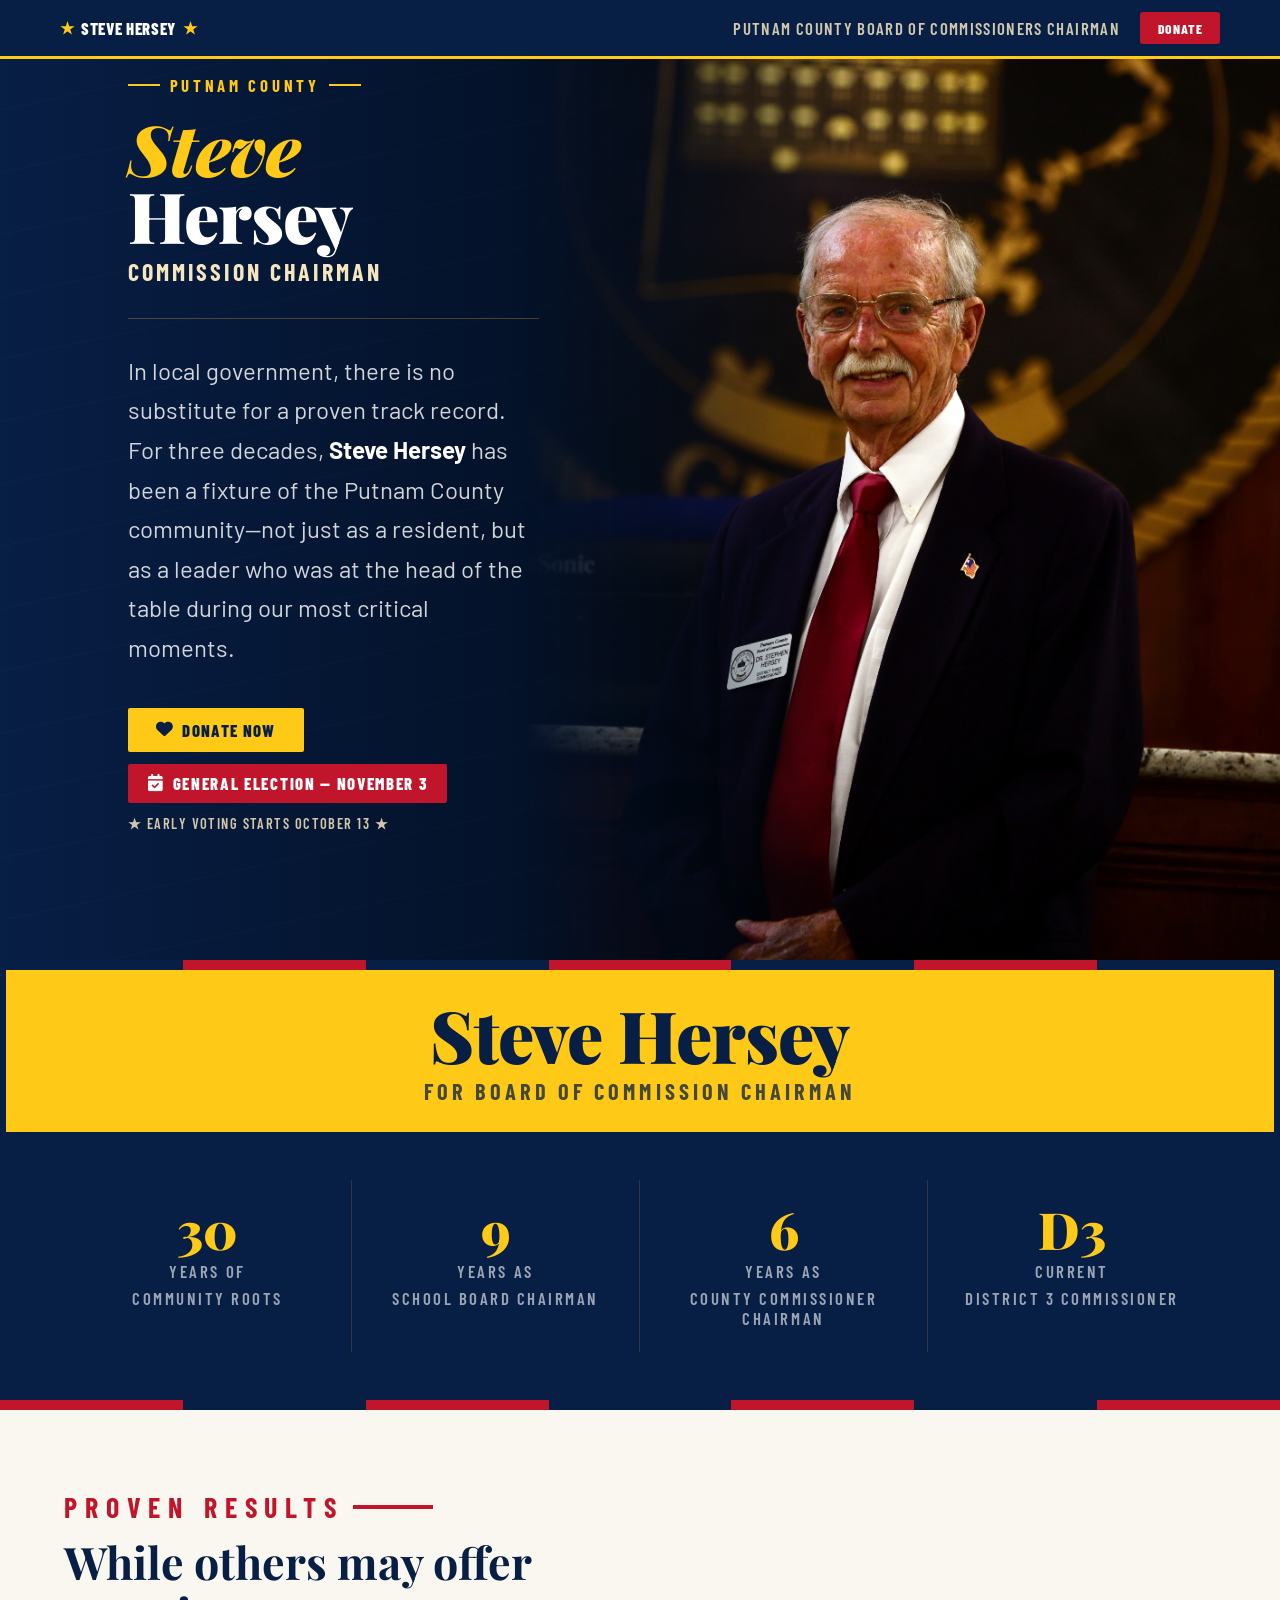
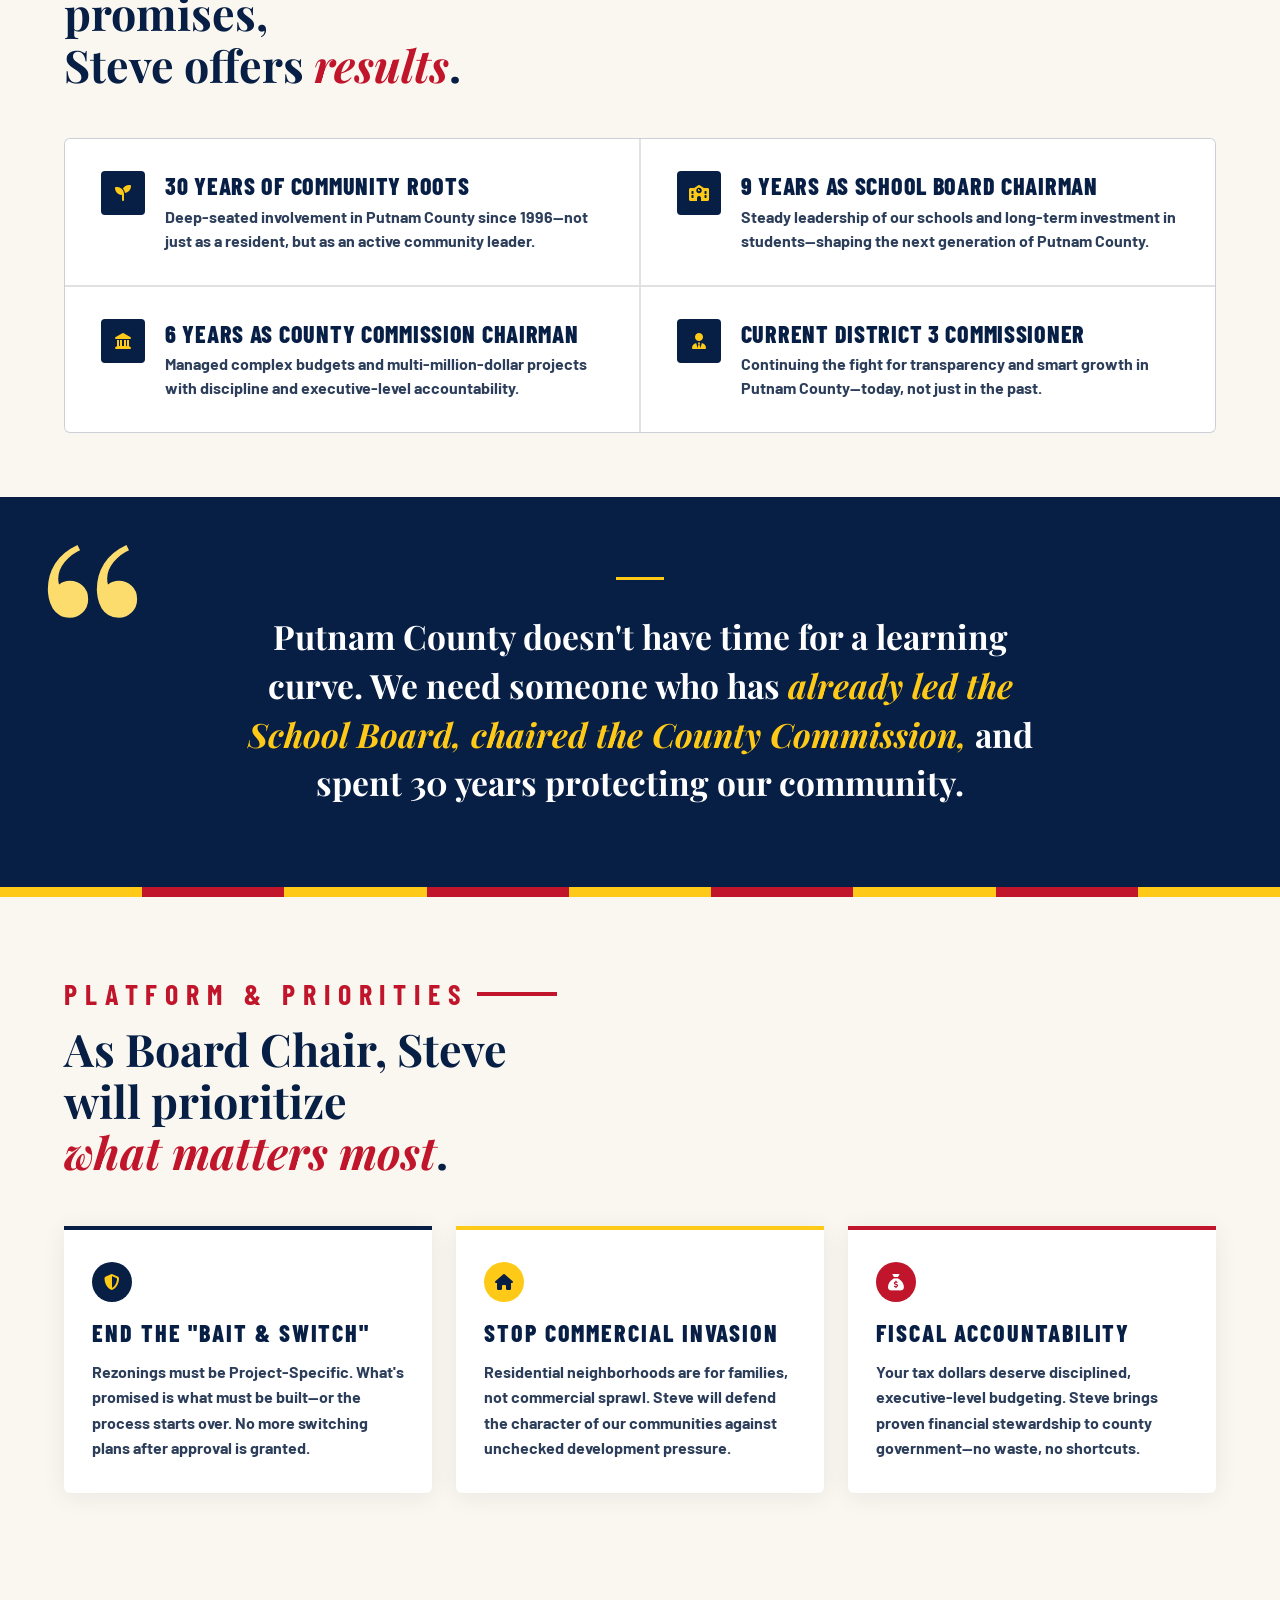
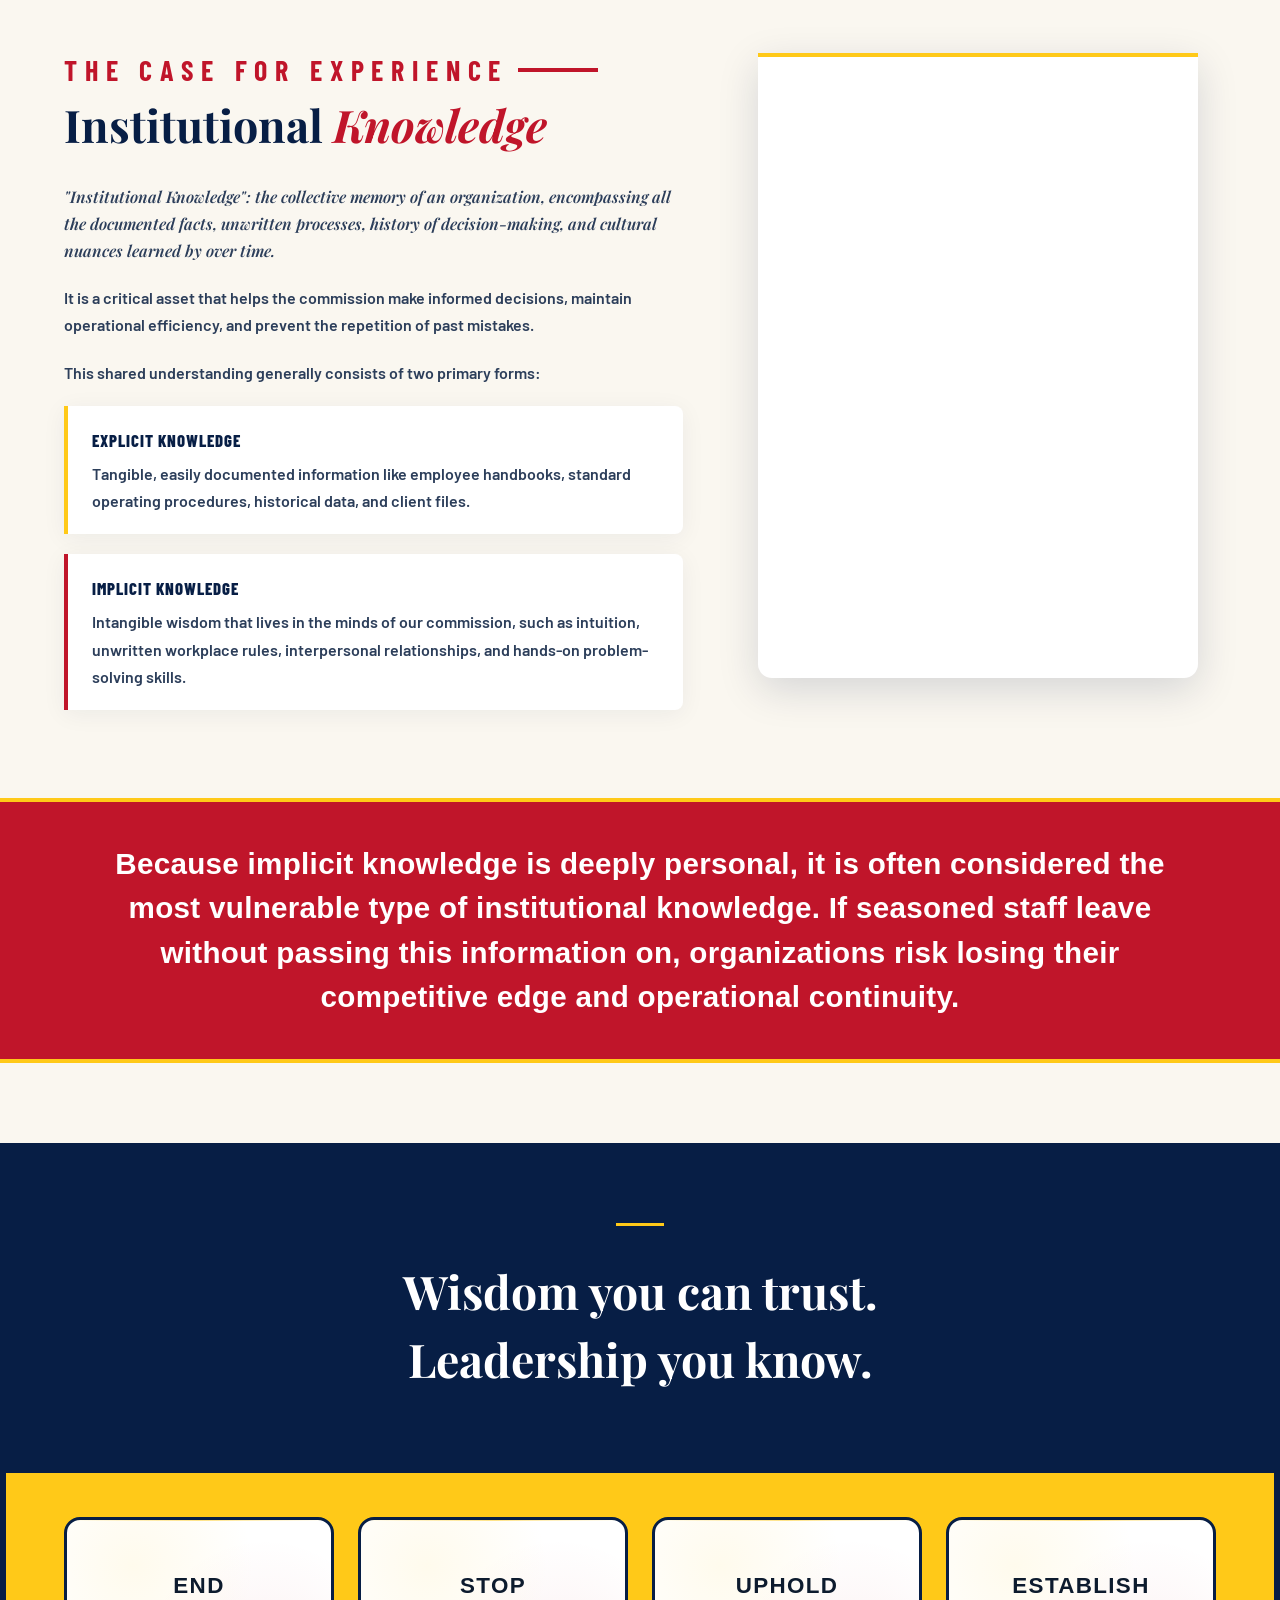
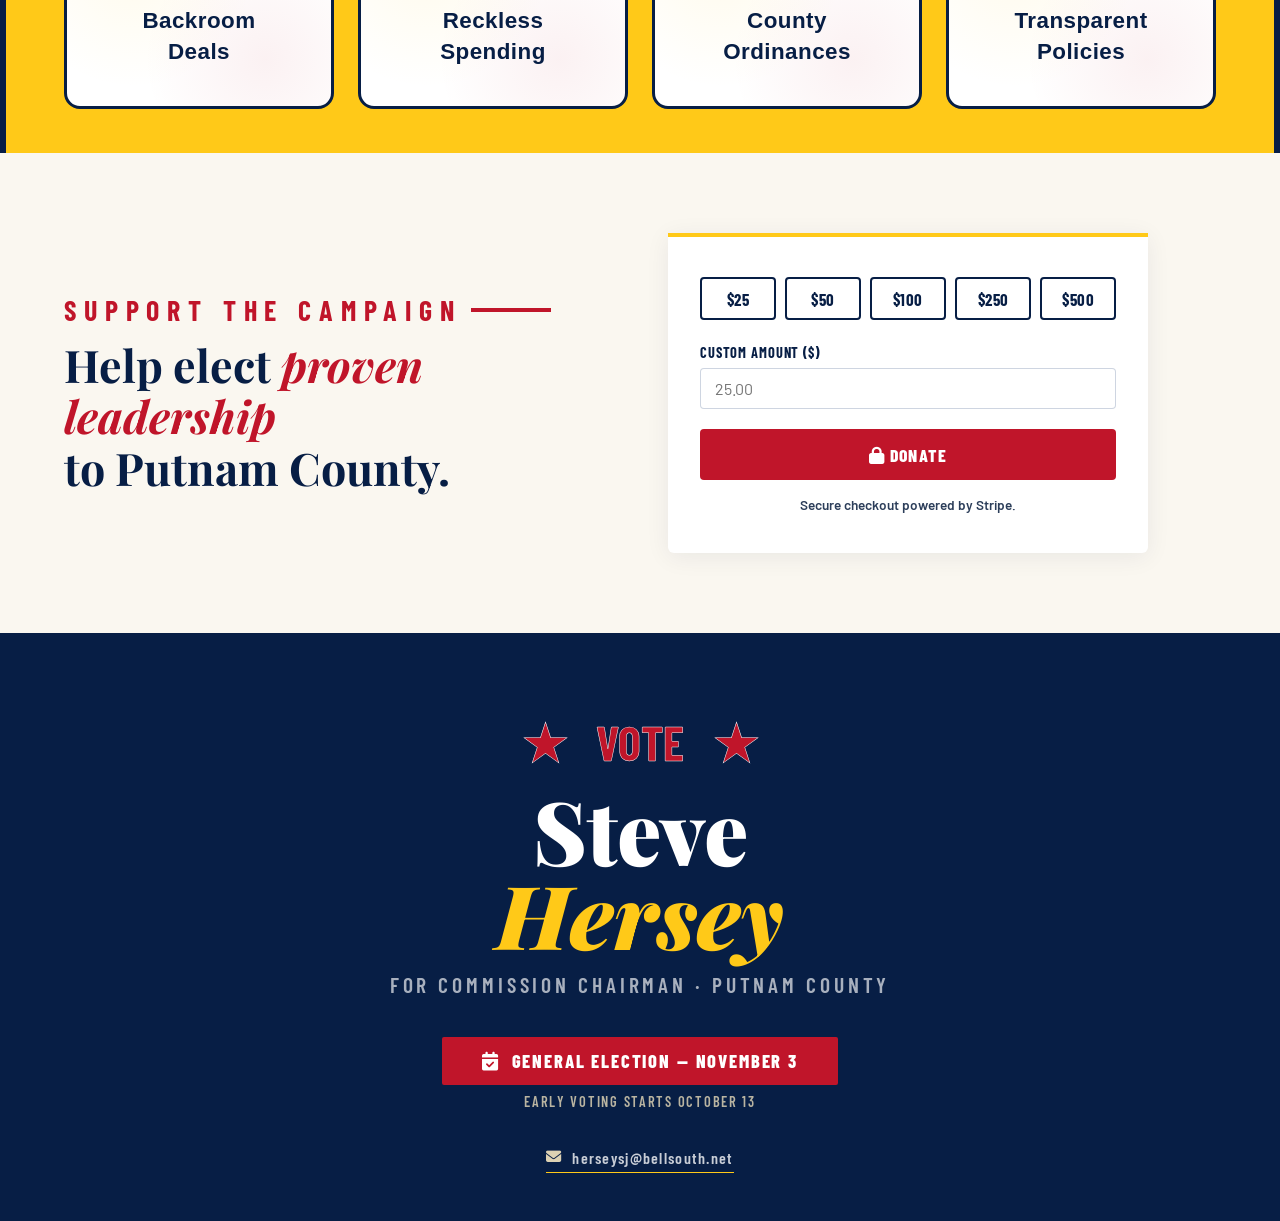
==== commit bb287e73: "otags and image sizing" ====
--- a/index.html
+++ b/index.html
@@ -16,6 +16,25 @@
 		<title>Vote Steve Hersey for Board of Commissioner</title>
 		<link rel="canonical" href="https://www.votestevehersey.com/" />
 		<link rel="icon" type="image/png" href="images/favicon.ico" />
+
+		<!-- Open Graph / Facebook, LinkedIn, iMessage, etc. -->
+		<meta property="og:type" content="website" />
+		<meta property="og:url" content="https://www.votestevehersey.com/" />
+		<meta property="og:title" content="Steve Hersey for Putnam County Board of Commissioners Chairman" />
+		<meta
+			property="og:description"
+			content="Three decades of proven leadership in Putnam County. Vote Steve Hersey for Board of Commissioners Chairman."
+		/>
+		<meta property="og:image" content="https://www.votestevehersey.com/images/SHersey-2.jpg" />
+
+		<!-- Twitter/X Card -->
+		<meta name="twitter:card" content="summary_large_image" />
+		<meta name="twitter:title" content="Steve Hersey for Putnam County Board of Commissioners Chairman" />
+		<meta
+			name="twitter:description"
+			content="Three decades of proven leadership in Putnam County. Vote Steve Hersey for Board of Commissioners Chairman."
+		/>
+		<meta name="twitter:image" content="https://www.votestevehersey.com/images/SHersey-2.jpg" />
 		<link
 			href="https://fonts.googleapis.com/css2?family=Playfair+Display:ital,wght@0,700;0,900;1,700&family=Barlow+Condensed:wght@400;600;700;800&family=Barlow:wght@400;500;600&display=swap"
 			rel="stylesheet"
--- a/css/style.css
+++ b/css/style.css
@@ -1497,29 +1497,28 @@
 
 /* RESPONSIVE */
 @media (min-width: 901px) {
+	.v2-hero__grid {
+		position: relative;
+	}
+
 	.v2-hero__photo {
-		background: transparent;
-		justify-self: end;
-		height: 100%;
-		display: flex;
-		align-items: flex-end;
-		justify-content: center;
+		position: absolute;
+		top: 0;
+		right: 0;
+		bottom: 0;
 	}
 
 	.v2-pullquote::before {
 		color: #f7e09470;
 	}
 
-	.v2-hero__grid {
+	.v2-hero__photo img {
+		display: block;
+		width: auto;
 		height: 100%;
-	}
-
-	.v2-hero__photo img {
-		width: 100%;
-		height: 100%;
-		max-height: none;
-		object-fit: cover;
-		object-position: center top;
+		max-width: 100%;
+		object-fit: contain;
+		object-position: center bottom;
 		margin: 0;
 	}
 }
